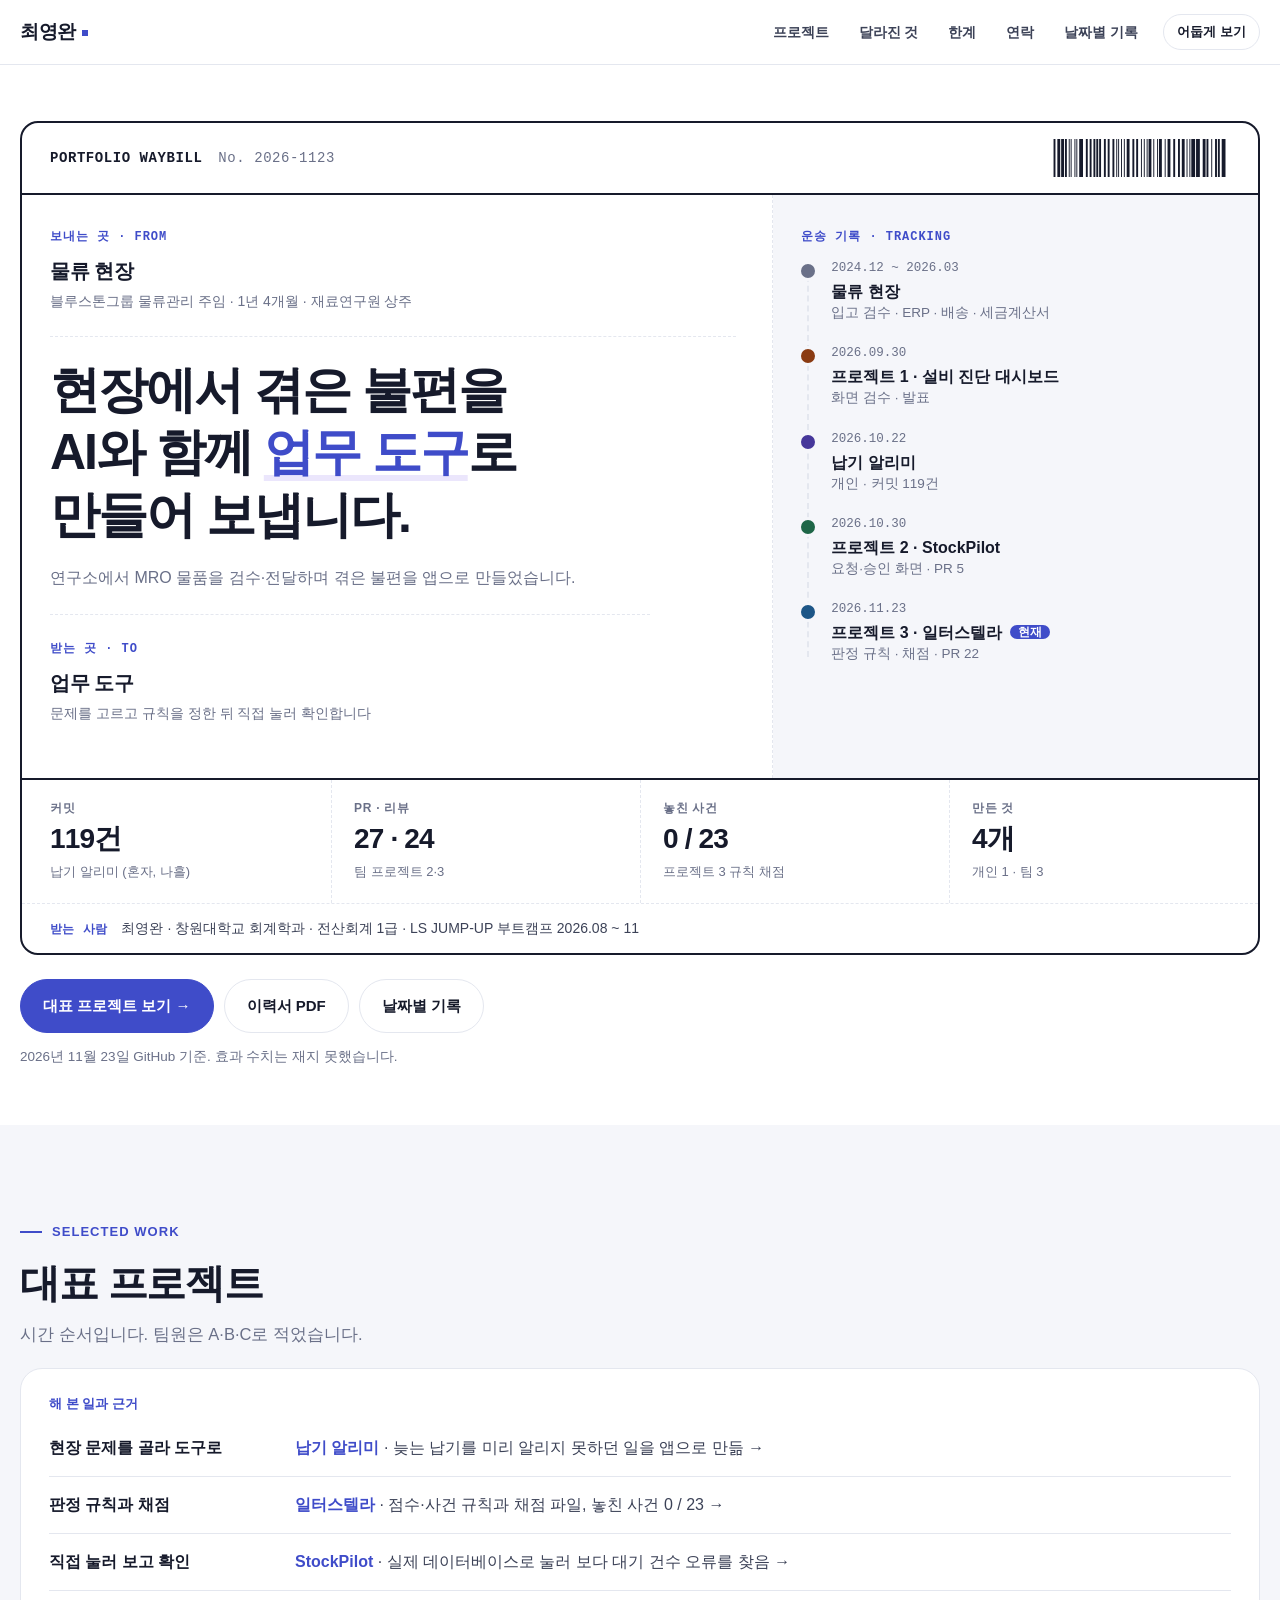
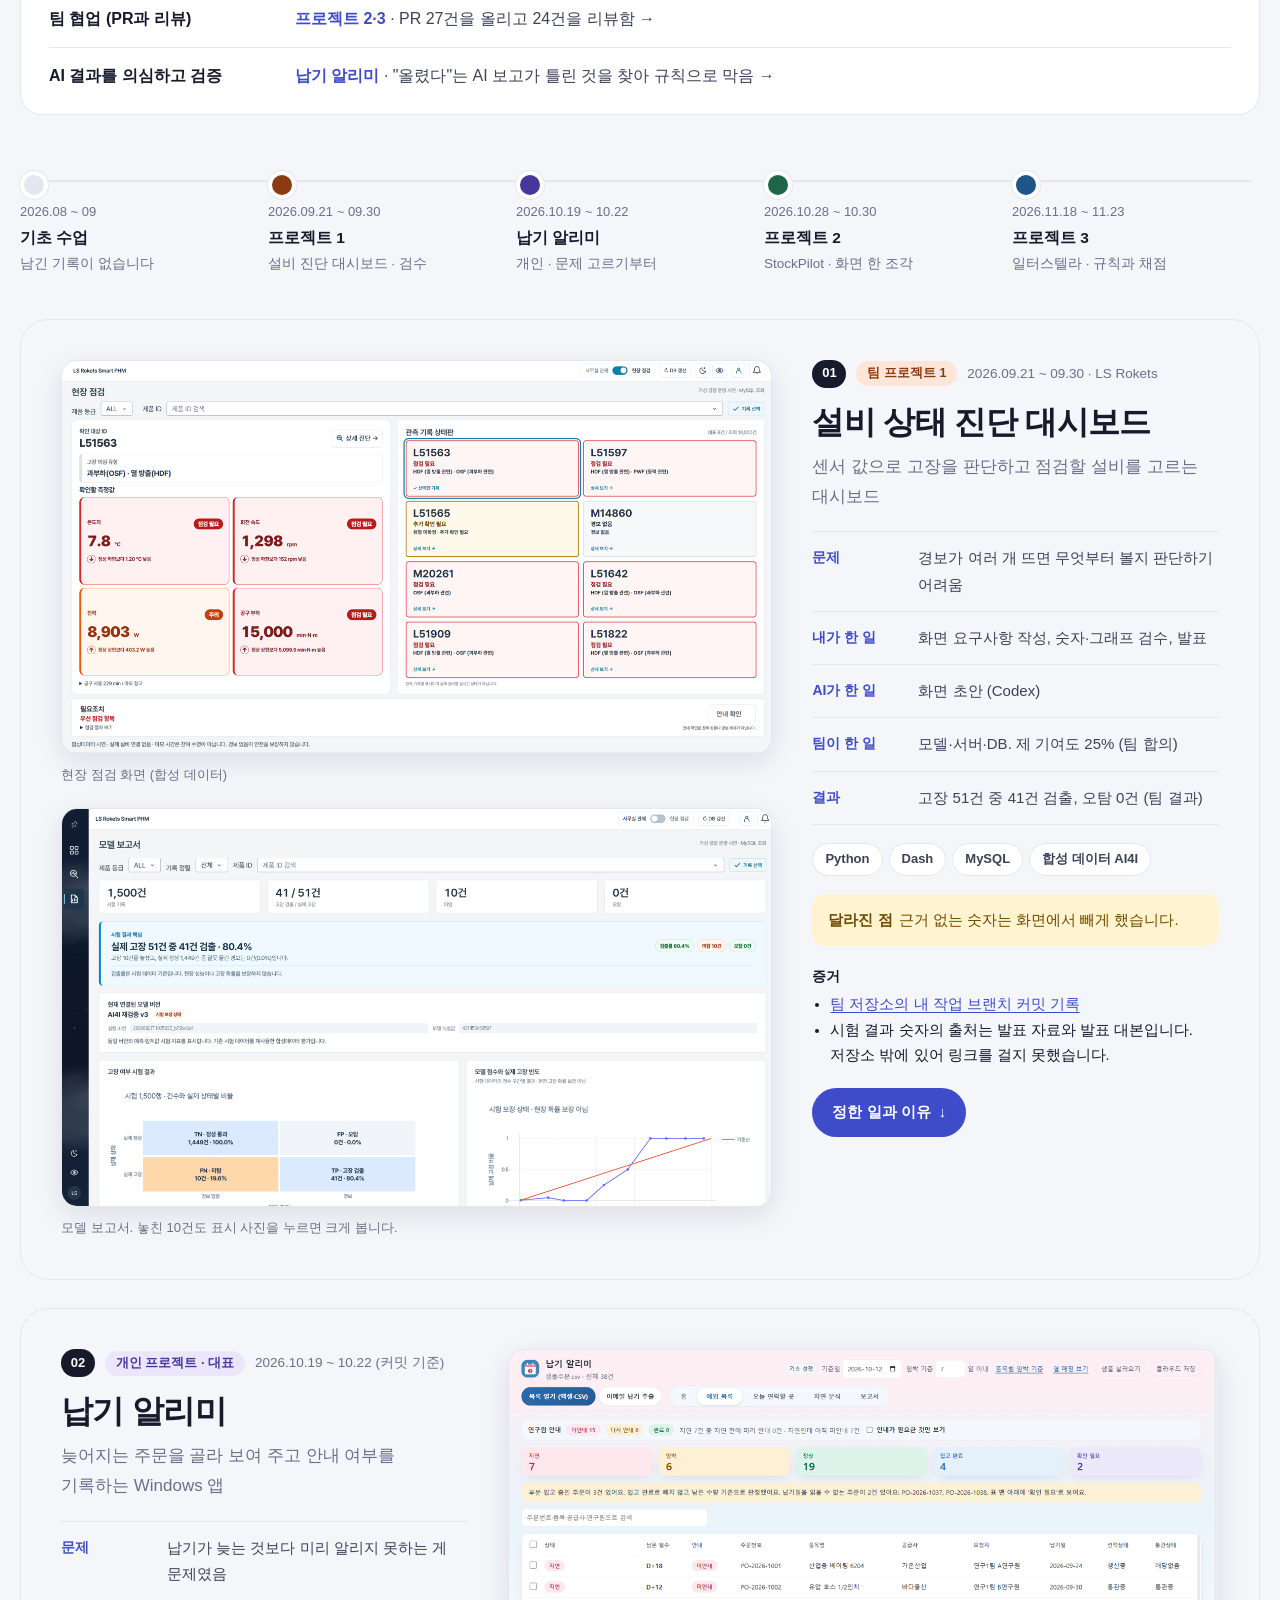
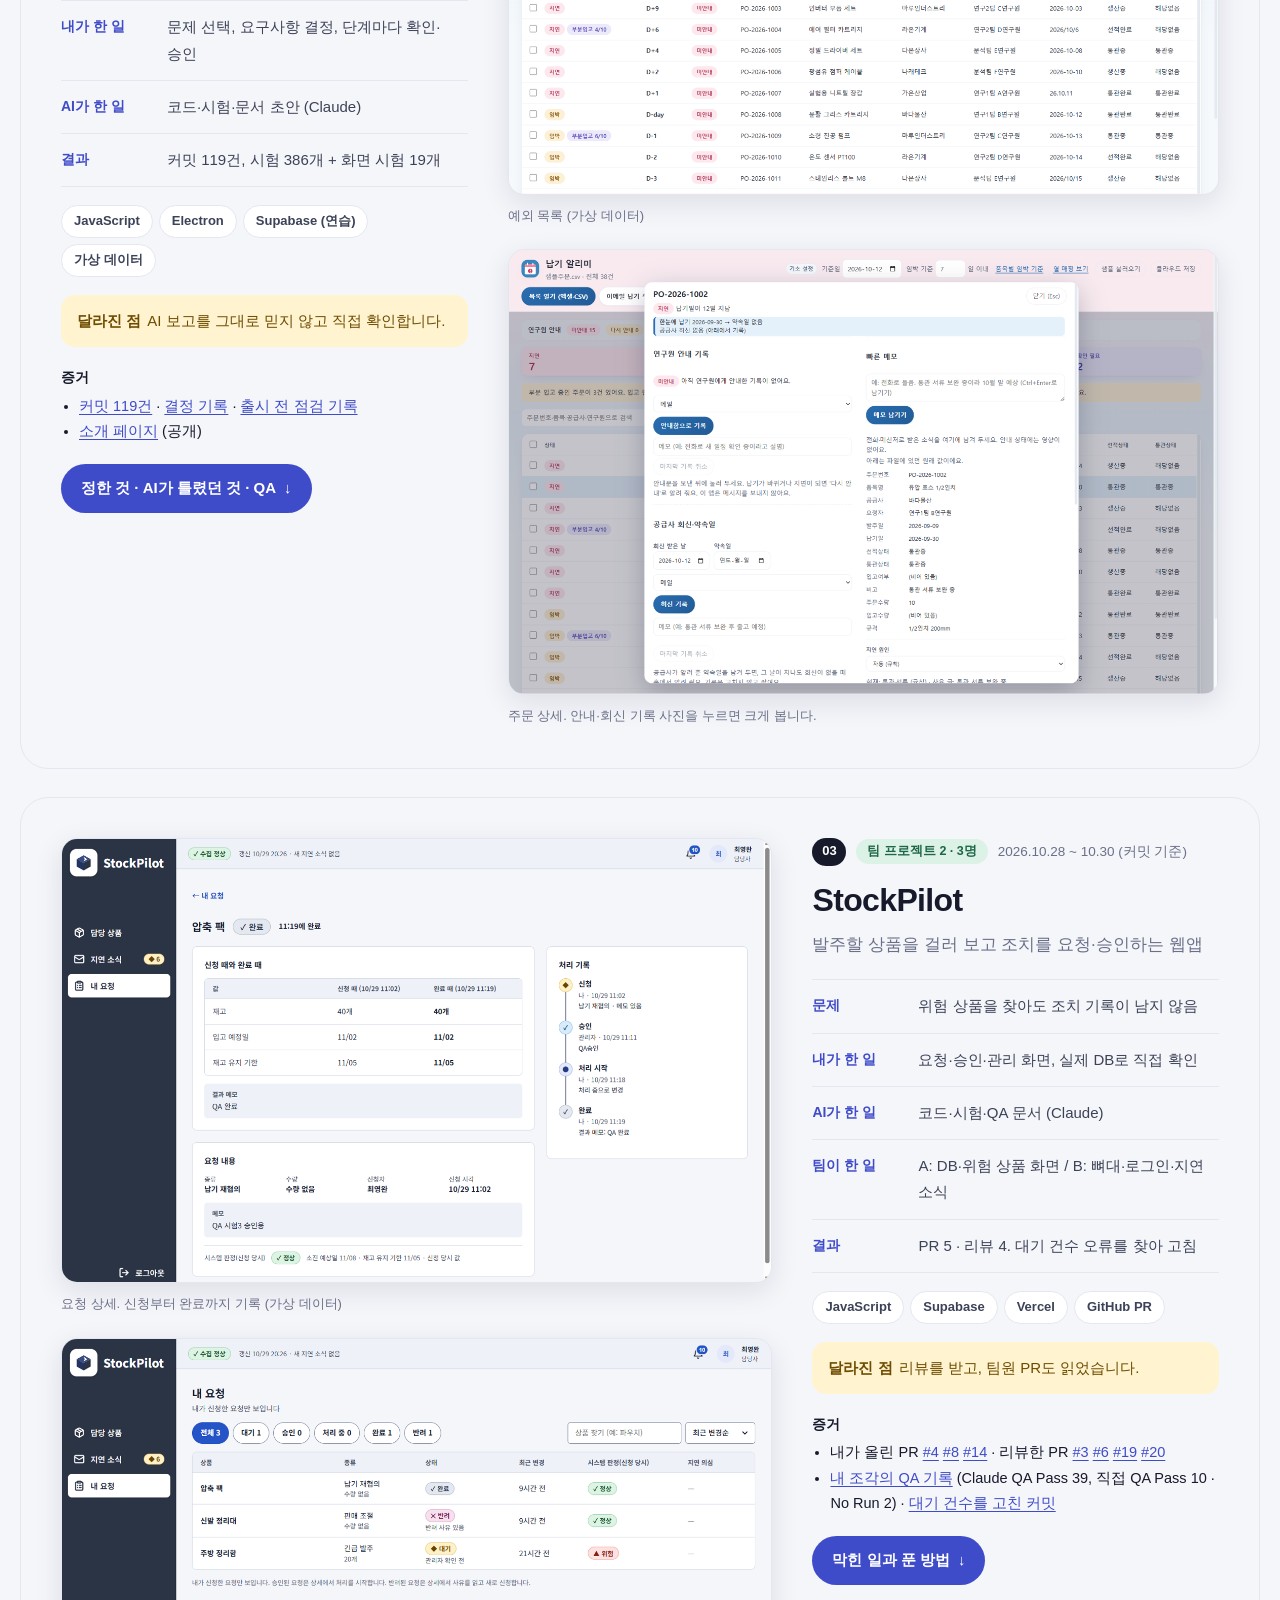
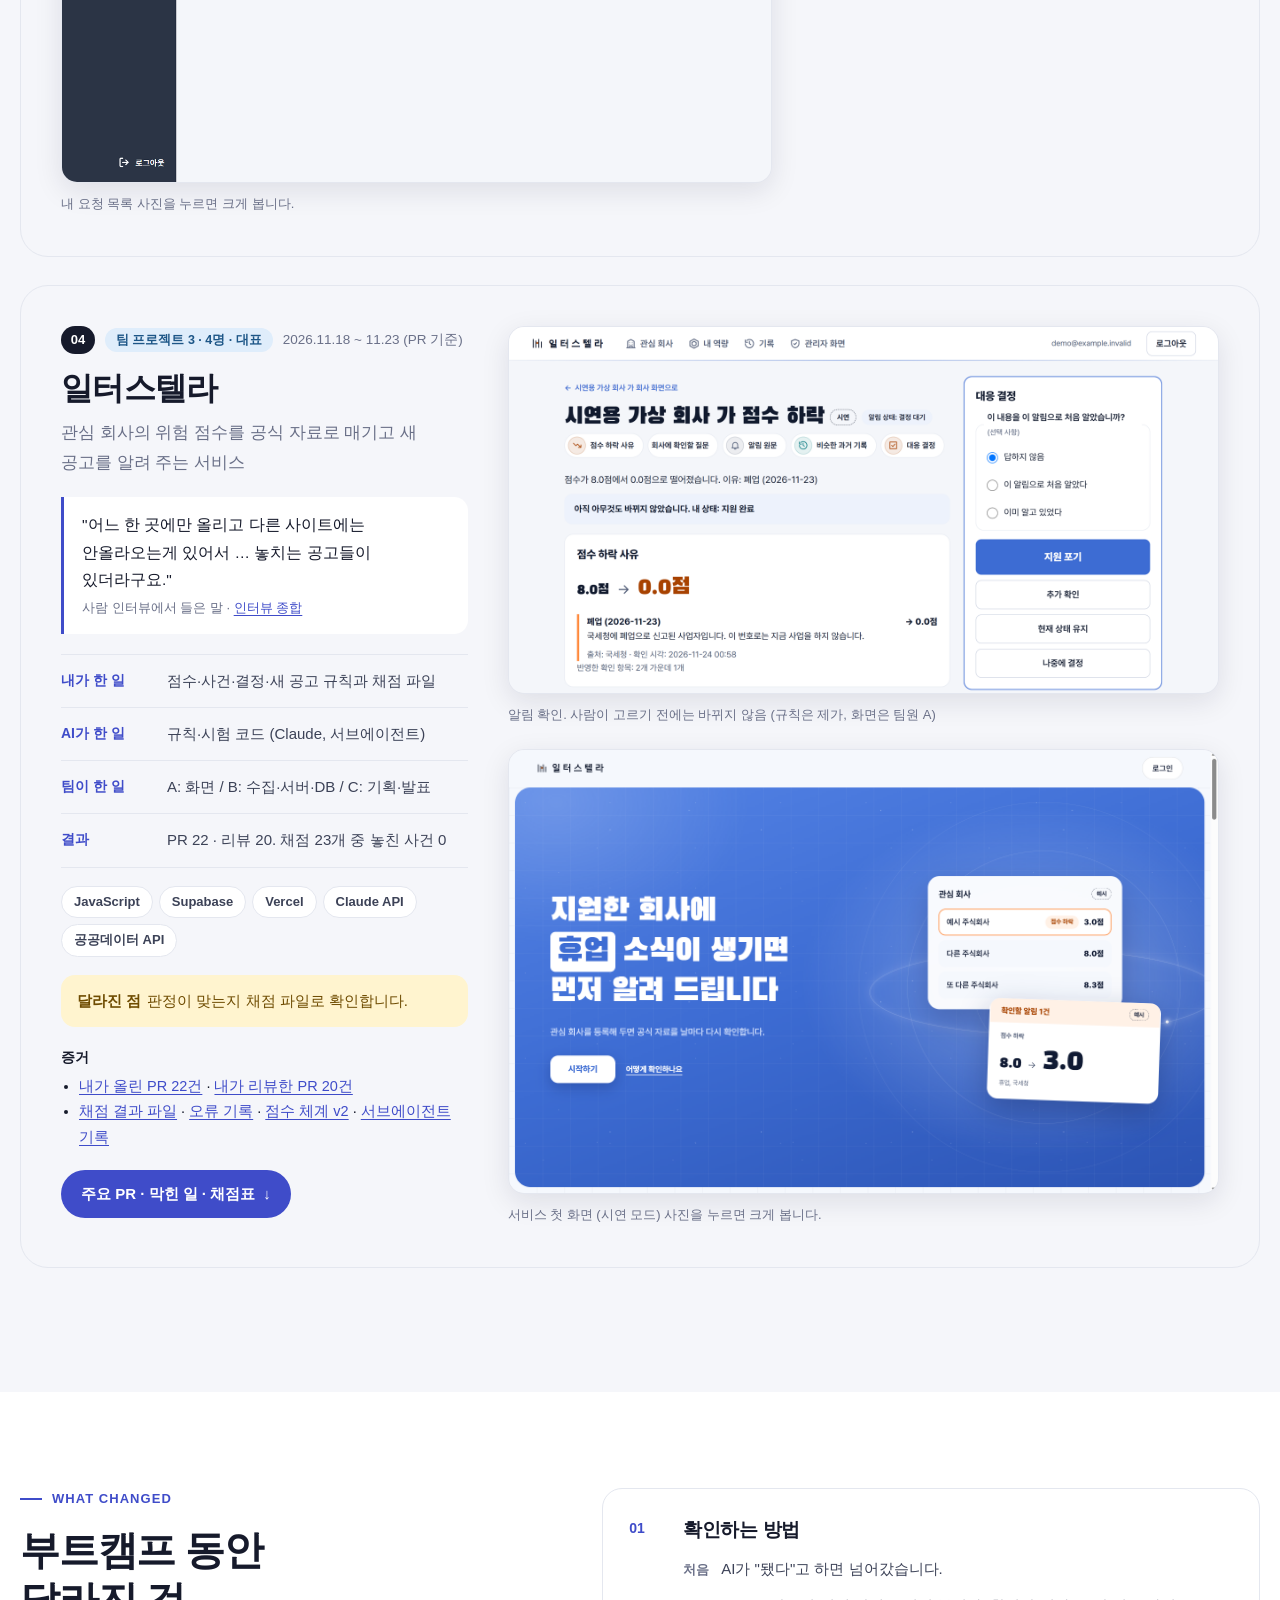
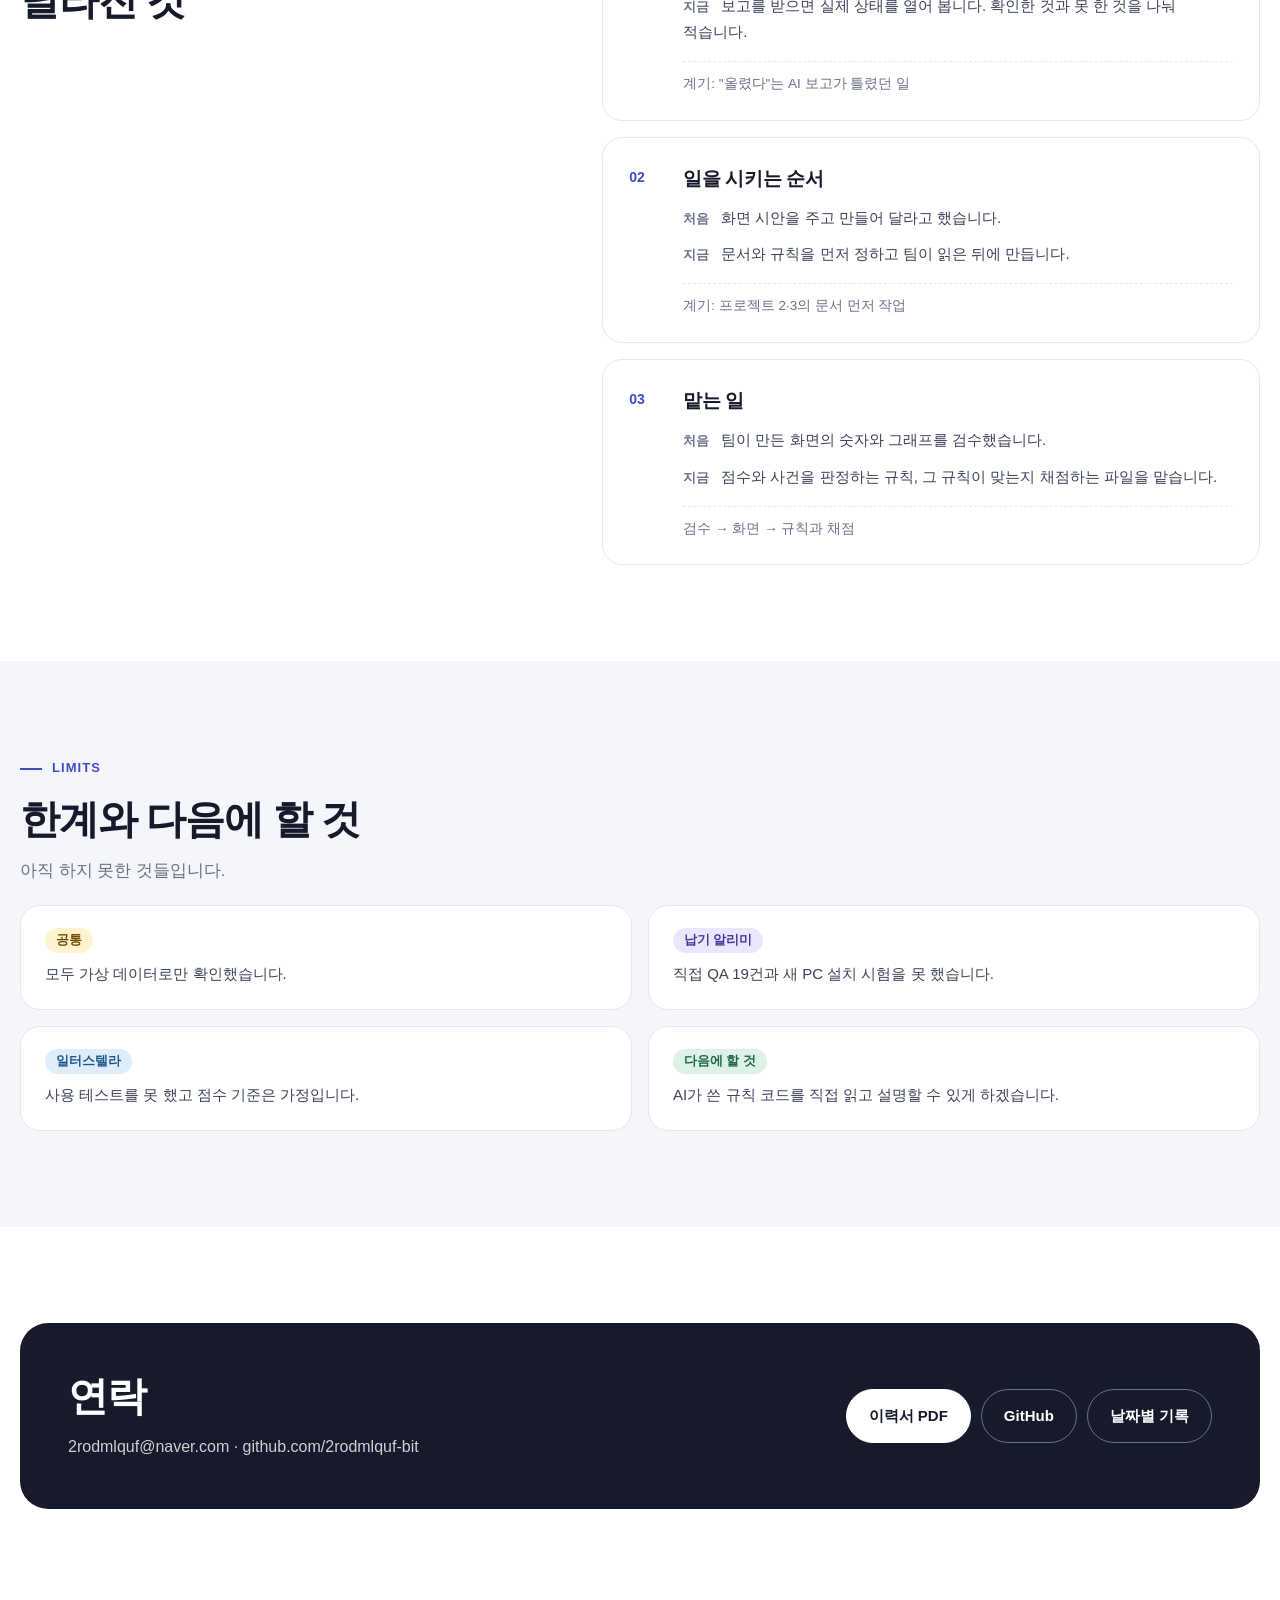
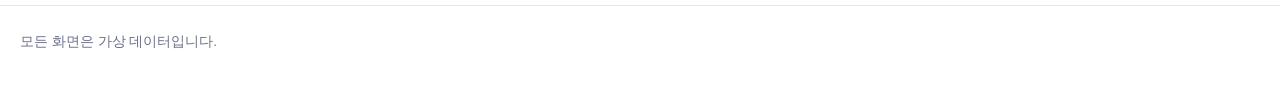
==== index.html @ d4430ef3 "포트폴리오 문장 줄이기" ====
<!doctype html>
<html lang="ko">
<head>
  <meta charset="utf-8">
  <meta name="viewport" content="width=device-width, initial-scale=1">
  <meta name="robots" content="noindex, nofollow">
  <title>최영완 | 물류 현장에서 출발한 업무 도구 포트폴리오</title>
  <meta name="description" content="물류 현장 출신이 AI와 함께 업무 도구를 만든 기록. 프로젝트 1·2·3과 납기 알리미.">
  <link rel="stylesheet" href="style.css?v=15">
  <script src="theme.js"></script>
</head>
<body>
<nav class="top" aria-label="이 페이지 안에서 이동"><div class="wrap">
  <strong>최영완</strong>
  <a href="#work">프로젝트</a><a href="#shift">달라진 것</a><a href="#limits">한계</a><a href="#contact">연락</a><a href="worklog.html">날짜별 기록</a>
  <button type="button" data-theme-toggle hidden>어둡게 보기</button>
</div></nav>

<main>
<header class="hero"><div class="wrap">
  <div class="waybill">
    <div class="wb-head">
      <p class="mono">PORTFOLIO WAYBILL<span>No. 2026-1123</span></p>
      <svg class="barcode" viewBox="0 0 182 40" aria-hidden="true"><rect x="0" y="0" width="2" height="40"/><rect x="4" y="0" width="3" height="40"/><rect x="8" y="0" width="3" height="40"/><rect x="12" y="0" width="2" height="40"/><rect x="16" y="0" width="1" height="40"/><rect x="18" y="0" width="1" height="40"/><rect x="22" y="0" width="1" height="40"/><rect x="24" y="0" width="1" height="40"/><rect x="27" y="0" width="4" height="40"/><rect x="34" y="0" width="2" height="40"/><rect x="38" y="0" width="2" height="40"/><rect x="42" y="0" width="2" height="40"/><rect x="45" y="0" width="2" height="40"/><rect x="48" y="0" width="2" height="40"/><rect x="53" y="0" width="2" height="40"/><rect x="57" y="0" width="2" height="40"/><rect x="62" y="0" width="2" height="40"/><rect x="66" y="0" width="1" height="40"/><rect x="68" y="0" width="1" height="40"/><rect x="71" y="0" width="1" height="40"/><rect x="74" y="0" width="1" height="40"/><rect x="77" y="0" width="3" height="40"/><rect x="83" y="0" width="2" height="40"/><rect x="87" y="0" width="2" height="40"/><rect x="92" y="0" width="1" height="40"/><rect x="95" y="0" width="1" height="40"/><rect x="98" y="0" width="1" height="40"/><rect x="100" y="0" width="3" height="40"/><rect x="105" y="0" width="1" height="40"/><rect x="109" y="0" width="1" height="40"/><rect x="111" y="0" width="3" height="40"/><rect x="117" y="0" width="1" height="40"/><rect x="120" y="0" width="3" height="40"/><rect x="126" y="0" width="2" height="40"/><rect x="131" y="0" width="2" height="40"/><rect x="135" y="0" width="3" height="40"/><rect x="140" y="0" width="1" height="40"/><rect x="143" y="0" width="1" height="40"/><rect x="145" y="0" width="4" height="40"/><rect x="150" y="0" width="4" height="40"/><rect x="157" y="0" width="3" height="40"/><rect x="161" y="0" width="2" height="40"/><rect x="166" y="0" width="1" height="40"/><rect x="170" y="0" width="2" height="40"/><rect x="173" y="0" width="2" height="40"/><rect x="177" y="0" width="4" height="40"/></svg>
    </div>
    <div class="wb-main">
      <div class="wb-from">
        <p class="label">보내는 곳 · FROM</p>
        <p class="place">물류 현장 <span>블루스톤그룹 물류관리 주임 · 1년 4개월 · 재료연구원 상주</span></p>
        <h1>현장에서 겪은 불편을<br>AI와 함께 <em>업무 도구</em>로<br>만들어 보냅니다.</h1>
        <p class="lede">연구소에서 MRO 물품을 검수·전달하며 겪은 불편을 앱으로 만들었습니다.</p>
        <p class="label">받는 곳 · TO</p>
        <p class="place">업무 도구 <span>문제를 고르고 규칙을 정한 뒤 직접 눌러 확인합니다</span></p>
      </div>
      <div class="wb-track">
        <p class="label">운송 기록 · TRACKING</p>
        <ol class="track">
          <li><time>2024.12 ~ 2026.03</time><b>물류 현장</b><span>입고 검수 · ERP · 배송 · 세금계산서</span></li>
          <li class="t-p1"><time>2026.09.30</time><a href="#p1">프로젝트 1 · 설비 진단 대시보드</a><span>화면 검수 · 발표</span></li>
          <li class="t-nb"><time>2026.10.22</time><a href="#nabgi">납기 알리미</a><span>개인 · 커밋 119건</span></li>
          <li class="t-p2"><time>2026.10.30</time><a href="#p2">프로젝트 2 · StockPilot</a><span>요청·승인 화면 · PR 5</span></li>
          <li class="t-p3 now"><time>2026.11.23</time><a href="#p3">프로젝트 3 · 일터스텔라</a><span>판정 규칙 · 채점 · PR 22</span></li>
        </ol>
      </div>
    </div>
    <dl class="wb-cargo">
      <div><dt>커밋</dt><dd>119건</dd><small>납기 알리미 (혼자, 나흘)</small></div>
      <div><dt>PR · 리뷰</dt><dd>27 · 24</dd><small>팀 프로젝트 2·3</small></div>
      <div><dt>놓친 사건</dt><dd>0 / 23</dd><small>프로젝트 3 규칙 채점</small></div>
      <div><dt>만든 것</dt><dd>4개</dd><small>개인 1 · 팀 3</small></div>
    </dl>
    <div class="wb-foot">
      <p><span class="mono">받는 사람</span> 최영완 · 창원대학교 회계학과 · 전산회계 1급 · LS JUMP-UP 부트캠프 2026.08 ~ 11</p>
    </div>
  </div>
  <div class="actions hero-actions">
    <a class="btn" href="#work">대표 프로젝트 보기 →</a>
    <a class="btn ghost" href="resume/%EC%9D%B4%EB%A0%A5%EC%84%9C.pdf">이력서 PDF</a>
    <a class="btn ghost" href="worklog.html">날짜별 기록</a>
  </div>
  <p class="note">2026년 11월 23일 GitHub 기준. 효과 수치는 재지 못했습니다.</p>
</div></header>

<section id="work" class="alt"><div class="wrap">
  <p class="eyebrow">SELECTED WORK</p>
  <h2>대표 프로젝트</h2>
  <p class="sec-lede">시간 순서입니다. 팀원은 A·B·C로 적었습니다.</p>

  <div class="skills">
    <p>해 본 일과 근거</p>
    <dl>
      <div class="row"><dt>현장 문제를 골라 도구로</dt><dd><a href="#nabgi">납기 알리미</a> · 늦는 납기를 미리 알리지 못하던 일을 앱으로 만듦 →</dd></div>
      <div class="row"><dt>판정 규칙과 채점</dt><dd><a href="#p3">일터스텔라</a> · 점수·사건 규칙과 채점 파일, 놓친 사건 0 / 23 →</dd></div>
      <div class="row"><dt>직접 눌러 보고 확인</dt><dd><a href="#p2">StockPilot</a> · 실제 데이터베이스로 눌러 보다 대기 건수 오류를 찾음 →</dd></div>
      <div class="row"><dt>팀 협업 (PR과 리뷰)</dt><dd><a href="#p3">프로젝트 2·3</a> · PR 27건을 올리고 24건을 리뷰함 →</dd></div>
      <div class="row"><dt>AI 결과를 의심하고 검증</dt><dd><a href="#nabgi">납기 알리미</a> · "올렸다"는 AI 보고가 틀린 것을 찾아 규칙으로 막음 →</dd></div>
    </dl>
  </div>

  <ol class="steps" aria-label="여정 한눈에">
    <li><small>2026.08 ~ 09</small><b>기초 수업</b><p>남긴 기록이 없습니다</p></li>
    <li class="s-p1"><small>2026.09.21 ~ 09.30</small><a href="#p1">프로젝트 1</a><p>설비 진단 대시보드 · 검수</p></li>
    <li class="s-nb"><small>2026.10.19 ~ 10.22</small><a href="#nabgi">납기 알리미</a><p>개인 · 문제 고르기부터</p></li>
    <li class="s-p2"><small>2026.10.28 ~ 10.30</small><a href="#p2">프로젝트 2</a><p>StockPilot · 화면 한 조각</p></li>
    <li class="s-p3"><small>2026.11.18 ~ 11.23</small><a href="#p3">프로젝트 3</a><p>일터스텔라 · 규칙과 채점</p></li>
  </ol>

  <!-- 01 프로젝트 1 -->
  <article class="proj" id="p1">
    <div class="shot">
    <figure>
      <a class="zoom" href="img/p1-field.png" target="_blank" rel="noopener" aria-label="화면 크게 보기 (새 탭)"><img src="img/p1-field.png" width="1400" height="773" loading="lazy" alt="현장 점검 화면: 점검이 필요한 설비와 확인할 측정값이 상태 글자와 함께 보인다"></a>
      <figcaption>현장 점검 화면 (합성 데이터)</figcaption>
    </figure>
    <figure>
      <a class="zoom" href="img/p1-report.png" target="_blank" rel="noopener" aria-label="화면 크게 보기 (새 탭)"><img src="img/p1-report.png" width="1400" height="782" loading="lazy" alt="모델 보고서 화면: 시험 1,500건, 고장 51건 중 41건 검출, 미탐 10건, 오탐 0건"></a>
      <figcaption>모델 보고서. 놓친 10건도 표시</figcaption>
    </figure>
    </div>
    <div>
      <p class="meta"><span class="num">01</span><span class="chip c-p1">팀 프로젝트 1</span>2026.09.21 ~ 09.30 · LS Rokets</p>
      <h3>설비 상태 진단 대시보드</h3>
      <p class="one">센서 값으로 고장을 판단하고 점검할 설비를 고르는 대시보드</p>
      <dl class="rows">
        <div><dt>문제</dt><dd>경보가 여러 개 뜨면 무엇부터 볼지 판단하기 어려움</dd></div>
        <div><dt>내가 한 일</dt><dd>화면 요구사항 작성, 숫자·그래프 검수, 발표</dd></div>
        <div><dt>AI가 한 일</dt><dd>화면 초안 (Codex)</dd></div>
        <div><dt>팀이 한 일</dt><dd>모델·서버·DB. 제 기여도 25% (팀 합의)</dd></div>
        <div><dt>결과</dt><dd>고장 51건 중 41건 검출, 오탐 0건 (팀 결과)</dd></div>
      </dl>
      <ul class="tags"><li>Python</li><li>Dash</li><li>MySQL</li><li>합성 데이터 AI4I</li></ul>
      <p class="changed"><b>달라진 점</b>근거 없는 숫자는 화면에서 빼게 했습니다.</p>
      <div class="proof"><b>증거</b><ul>
        <li><a href="https://github.com/DH99-03/LS_Rokets/commits/%EC%B5%9C%EC%98%81%EC%99%84_test">팀 저장소의 내 작업 브랜치 커밋 기록</a></li>
        <li>시험 결과 숫자의 출처는 발표 자료와 발표 대본입니다. 저장소 밖에 있어 링크를 걸지 못했습니다.</li>
      </ul></div>
      <details class="more"><summary>정한 일과 이유</summary><div>
        <ul class="plain">
          <li>데이터에 없는 시간 축과 남은 수명, 확인하지 않은 성능 숫자는 화면에 넣지 말라고 AI에게 요구했습니다.</li>
          <li>팀은 정확도 대신 "놓친 고장 수"를 기준으로 삼았습니다. 고장이 3%뿐이라 전부 정상이라고만 해도 정확도가 96.61%가 나오기 때문입니다.</li>
        </ul>
      </div></details>
    </div>
  </article>

  <!-- 02 납기 알리미 -->
  <article class="proj flip" id="nabgi">
    <div class="shot">
    <figure>
      <a class="zoom" href="img/nabgi-list.png" target="_blank" rel="noopener" aria-label="화면 크게 보기 (새 탭)"><img src="img/nabgi-list.png" width="1400" height="875" loading="lazy" alt="납기 알리미 예외 목록: 지연 7건, 임박 6건이 상태 글자와 남은 일수, 안내 여부와 함께 보인다"></a>
      <figcaption>예외 목록 (가상 데이터)</figcaption>
    </figure>
    <figure>
      <a class="zoom" href="img/nabgi-detail.png" target="_blank" rel="noopener" aria-label="화면 크게 보기 (새 탭)"><img src="img/nabgi-detail.png" width="1400" height="875" loading="lazy" alt="주문 상세 창: 연구원 안내 기록, 공급사 회신·약속일 기록, 빠른 메모"></a>
      <figcaption>주문 상세. 안내·회신 기록</figcaption>
    </figure>
    </div>
    <div>
      <p class="meta"><span class="num">02</span><span class="chip c-nb">개인 프로젝트 · 대표</span>2026.10.19 ~ 10.22 (커밋 기준)</p>
      <h3>납기 알리미</h3>
      <p class="one">늦어지는 주문을 골라 보여 주고 안내 여부를 기록하는 Windows 앱</p>
      <dl class="rows">
        <div><dt>문제</dt><dd>납기가 늦는 것보다 미리 알리지 못하는 게 문제였음</dd></div>
        <div><dt>내가 한 일</dt><dd>문제 선택, 요구사항 결정, 단계마다 확인·승인</dd></div>
        <div><dt>AI가 한 일</dt><dd>코드·시험·문서 초안 (Claude)</dd></div>
        <div><dt>결과</dt><dd>커밋 119건, 시험 386개 + 화면 시험 19개</dd></div>
      </dl>
      <ul class="tags"><li>JavaScript</li><li>Electron</li><li>Supabase (연습)</li><li>가상 데이터</li></ul>
      <p class="changed"><b>달라진 점</b>AI 보고를 그대로 믿지 않고 직접 확인합니다.</p>
      <div class="proof"><b>증거</b><ul>
        <li><a href="https://github.com/2rodmlquf-bit/nabgi-alimi/commits/main">커밋 119건</a> · <a href="https://github.com/2rodmlquf-bit/nabgi-alimi/blob/main/docs/DECISIONS.md">결정 기록</a> · <a href="https://github.com/2rodmlquf-bit/nabgi-alimi/blob/main/docs/RELEASE_CHECK.md">출시 전 점검 기록</a></li>
        <li><a href="https://nabgi-alimi.vercel.app">소개 페이지</a> (공개)</li>
      </ul></div>
      <details class="more"><summary>정한 것 · AI가 틀렸던 것 · QA</summary><div>
        <h4>내가 정한 것</h4>
        <table>
          <tr><th>결정</th><th>이유</th></tr>
          <tr><td>납기를 읽을 수 없는 주문을 숨기지 않고 표 맨 아래에 "확인 필요"로 보여 준다</td><td>읽지 못했다고 빼 버리면 안내 대상에서도 빠집니다.</td></tr>
          <tr><td>가상 데이터만 쓴다. 클라우드 저장은 연습 범위로만 두고 만들기 전에 요구사항 문서를 먼저 쓴다</td><td>실제 업무 데이터를 밖으로 내보낼 수 없습니다.</td></tr>
        </table>
        <h4>AI가 틀렸던 것과 잡은 방법</h4>
        <ul class="plain">
          <li>Claude가 "태그를 달고 올렸다"고 보고했지만 명령이 실패해 아무것도 올라가지 않았습니다. 다음 단계를 시작하며 원격 상태를 확인하다 찾았습니다. 그 뒤 규칙 파일에 "됐다고 보고하기 전에 실제로 확인한다"를 넣었습니다.</li>
          <li>시험은 통과했는데 실제로는 틀린 경우가 두 번 있었습니다. 그중 하나는 제가 찾았습니다. 데모용 엑셀 파일이 앱 안에서는 열리는데 실제 엑셀에서는 열리지 않았습니다.</li>
          <li>빠른 메모를 4건 남겼는데 저장 파일에는 13건이 들어 있었습니다. 처음부터 끝까지 눌러 보는 자동 시험이 실패해서 찾았습니다.</li>
        </ul>
        <h4>QA</h4>
        <table>
          <tr><th>구분</th><th>결과</th></tr>
          <tr><td>Claude가 한 QA 46건</td><td class="num">Pass 44 · Fail 1 · No Run 1</td></tr>
          <tr><td>사람이 직접 할 QA 39건</td><td class="num">Pass 19 · Fail 1 · No Run 19</td></tr>
        </table>
        <p class="note">직접 QA 절반은 아직 못 했습니다.</p>
      </div></details>
    </div>
  </article>

  <!-- 03 프로젝트 2 -->
  <article class="proj" id="p2">
    <div class="shot">
    <figure>
      <a class="zoom" href="img/p2-detail.png" target="_blank" rel="noopener" aria-label="화면 크게 보기 (새 탭)"><img src="img/p2-detail.png" width="1400" height="875" loading="lazy" alt="요청 상세 화면: 신청 때와 완료 때의 재고 값 비교, 신청·승인·처리 시작·완료 처리 기록"></a>
      <figcaption>요청 상세. 신청부터 완료까지 기록 (가상 데이터)</figcaption>
    </figure>
    <figure>
      <a class="zoom" href="img/p2-requests.png" target="_blank" rel="noopener" aria-label="화면 크게 보기 (새 탭)"><img src="img/p2-requests.png" width="1400" height="875" loading="lazy" alt="내 요청 목록 화면: 요청마다 상태(완료·반려·대기)와 판정 결과가 보인다"></a>
      <figcaption>내 요청 목록</figcaption>
    </figure>
    </div>
    <div>
      <p class="meta"><span class="num">03</span><span class="chip c-p2">팀 프로젝트 2 · 3명</span>2026.10.28 ~ 10.30 (커밋 기준)</p>
      <h3>StockPilot</h3>
      <p class="one">발주할 상품을 걸러 보고 조치를 요청·승인하는 웹앱</p>
      <dl class="rows">
        <div><dt>문제</dt><dd>위험 상품을 찾아도 조치 기록이 남지 않음</dd></div>
        <div><dt>내가 한 일</dt><dd>요청·승인·관리 화면, 실제 DB로 직접 확인</dd></div>
        <div><dt>AI가 한 일</dt><dd>코드·시험·QA 문서 (Claude)</dd></div>
        <div><dt>팀이 한 일</dt><dd>A: DB·위험 상품 화면 / B: 뼈대·로그인·지연 소식</dd></div>
        <div><dt>결과</dt><dd>PR 5 · 리뷰 4. 대기 건수 오류를 찾아 고침</dd></div>
      </dl>
      <ul class="tags"><li>JavaScript</li><li>Supabase</li><li>Vercel</li><li>GitHub PR</li></ul>
      <p class="changed"><b>달라진 점</b>리뷰를 받고, 팀원 PR도 읽었습니다.</p>
      <div class="proof"><b>증거</b><ul>
        <li>내가 올린 PR <a href="https://github.com/jhk4308/LS-VibeCoding-Project/pull/4">#4</a> <a href="https://github.com/jhk4308/LS-VibeCoding-Project/pull/8">#8</a> <a href="https://github.com/jhk4308/LS-VibeCoding-Project/pull/14">#14</a> · 리뷰한 PR <a href="https://github.com/jhk4308/LS-VibeCoding-Project/pull/3">#3</a> <a href="https://github.com/jhk4308/LS-VibeCoding-Project/pull/6">#6</a> <a href="https://github.com/jhk4308/LS-VibeCoding-Project/pull/19">#19</a> <a href="https://github.com/jhk4308/LS-VibeCoding-Project/pull/20">#20</a></li>
        <li><a href="https://github.com/2rodmlquf-bit/Project2_StockPilot/blob/main/docs/QA-5C.md">내 조각의 QA 기록</a> (Claude QA Pass 39, 직접 QA Pass 10 · No Run 2) · <a href="https://github.com/2rodmlquf-bit/Project2_StockPilot/commit/7a042ce">대기 건수를 고친 커밋</a></li>
      </ul></div>
      <details class="more"><summary>막힌 일과 푼 방법</summary><div>
        <ul class="plain">
          <li>실제 데이터베이스로 요청을 반려해 보다가, 처리한 직후에도 옆 메뉴의 대기 건수가 예전 숫자로 남는 것을 찾았습니다. 페이지를 열 때 한 번만 읽던 것이 원인이었습니다. 고친 뒤 3건에서 2건으로 바로 줄어드는 것을 다시 확인했습니다.</li>
          <li>팀원의 발표 자료를 리뷰하다 "합쳐진 PR 13개"가 실제로는 16개인 것을 찾아 알렸고 자료가 고쳐졌습니다.</li>
          <li>한글을 입력할 때 마지막 글자가 사라져 보이는 현상은 다시 일으키지 못했습니다. 원인을 끝까지 확인하지 못했습니다.</li>
          <li>올린 PR 5건 가운데 #1(기능 문서 초안)은 닫았고 #5는 #4 위에 합쳐졌습니다.</li>
        </ul>
      </div></details>
    </div>
  </article>

  <!-- 04 프로젝트 3 -->
  <article class="proj flip" id="p3">
    <div class="shot">
    <figure>
      <a class="zoom" href="img/p3-incident.png" target="_blank" rel="noopener" aria-label="화면 크게 보기 (새 탭)"><img src="img/p3-incident.png" width="1600" height="826" loading="lazy" alt="알림 확인 화면: 점수가 8.0점에서 0.0점으로 떨어진 이유(폐업, 국세청)와 사람이 고르는 대응 결정 버튼"></a>
      <figcaption>알림 확인. 사람이 고르기 전에는 바뀌지 않음 (규칙은 제가, 화면은 팀원 A)</figcaption>
    </figure>
    <figure>
      <a class="zoom" href="img/p3-home.png" target="_blank" rel="noopener" aria-label="화면 크게 보기 (새 탭)"><img src="img/p3-home.png" width="1440" height="900" loading="lazy" alt="일터스텔라 첫 화면: 관심 회사 목록과 점수 하락 알림 예시"></a>
      <figcaption>서비스 첫 화면 (시연 모드)</figcaption>
    </figure>
    </div>
    <div>
      <p class="meta"><span class="num">04</span><span class="chip c-p3">팀 프로젝트 3 · 4명 · 대표</span>2026.11.18 ~ 11.23 (PR 기준)</p>
      <h3>일터스텔라</h3>
      <p class="one">관심 회사의 위험 점수를 공식 자료로 매기고 새 공고를 알려 주는 서비스</p>
      <blockquote>"어느 한 곳에만 올리고 다른 사이트에는 안올라오는게 있어서 … 놓치는 공고들이 있더라구요."
        <footer>사람 인터뷰에서 들은 말 · <a href="https://github.com/jhk4308/LS-VibeCoding-Project2/blob/main/interviews/2026-11-18-%EC%9D%B8%ED%84%B0%EB%B7%B0-%EC%A2%85%ED%95%A9.md">인터뷰 종합</a></footer>
      </blockquote>
      <dl class="rows">
        <div><dt>내가 한 일</dt><dd>점수·사건·결정·새 공고 규칙과 채점 파일</dd></div>
        <div><dt>AI가 한 일</dt><dd>규칙·시험 코드 (Claude, 서브에이전트)</dd></div>
        <div><dt>팀이 한 일</dt><dd>A: 화면 / B: 수집·서버·DB / C: 기획·발표</dd></div>
        <div><dt>결과</dt><dd>PR 22 · 리뷰 20. 채점 23개 중 놓친 사건 0</dd></div>
      </dl>
      <ul class="tags"><li>JavaScript</li><li>Supabase</li><li>Vercel</li><li>Claude API</li><li>공공데이터 API</li></ul>
      <p class="changed"><b>달라진 점</b>판정이 맞는지 채점 파일로 확인합니다.</p>
      <div class="proof"><b>증거</b><ul>
        <li><a href="https://github.com/jhk4308/LS-VibeCoding-Project2/pulls?q=is%3Apr+author%3A2rodmlquf-bit">내가 올린 PR 22건</a> · <a href="https://github.com/jhk4308/LS-VibeCoding-Project2/pulls?q=is%3Apr+reviewed-by%3A2rodmlquf-bit">내가 리뷰한 PR 20건</a></li>
        <li><a href="https://github.com/jhk4308/LS-VibeCoding-Project2/blob/main/eval/results/latest.json">채점 결과 파일</a> · <a href="https://github.com/jhk4308/LS-VibeCoding-Project2/blob/main/docs/debug-note.md">오류 기록</a> · <a href="https://github.com/jhk4308/LS-VibeCoding-Project2/blob/main/docs/score-v2.md">점수 체계 v2</a> · <a href="https://github.com/jhk4308/LS-VibeCoding-Project2/blob/main/docs/agents.md">서브에이전트 기록</a></li>
      </ul></div>
      <details class="more"><summary>주요 PR · 막힌 일 · 채점표</summary><div>
        <h4>주요 PR</h4>
        <table>
          <tr><th>규칙</th><th>PR</th><th>한 일</th></tr>
          <tr><td>점수</td><td class="num"><a href="https://github.com/jhk4308/LS-VibeCoding-Project2/pull/5">#5</a></td><td>점수 계산과 점수 하락 판정, 감점표 초안</td></tr>
          <tr><td>사건과 결정</td><td class="num"><a href="https://github.com/jhk4308/LS-VibeCoding-Project2/pull/7">#7</a></td><td>사건과 알림을 만드는 규칙, 사람의 결정을 반영하는 규칙</td></tr>
          <tr><td>채점</td><td class="num"><a href="https://github.com/jhk4308/LS-VibeCoding-Project2/pull/8">#8</a> <a href="https://github.com/jhk4308/LS-VibeCoding-Project2/pull/21">#21</a></td><td>처음 조회할 때의 기준 점수, 채점 파일, 채점 예시 추가</td></tr>
          <tr><td>새 공고</td><td class="num"><a href="https://github.com/jhk4308/LS-VibeCoding-Project2/pull/12">#12</a></td><td>회사 이름 정리, 공고와 회사 맞추기, 같은 공고 묶기</td></tr>
          <tr><td>국민연금</td><td class="num"><a href="https://github.com/jhk4308/LS-VibeCoding-Project2/pull/18">#18</a></td><td>실행 흐름에 연결. 이미 저장한 달은 다시 부르지 않게 함</td></tr>
          <tr><td>점수 체계 v2</td><td class="num"><a href="https://github.com/jhk4308/LS-VibeCoding-Project2/pull/62">#62</a></td><td>시작 점수 8.0, 가점, 고용 변화 반영</td></tr>
        </table>
        <h4>막힌 일과 푼 방법</h4>
        <ul class="plain">
          <li><b>채점은 통과하는데 실제 흐름은 틀린 경우.</b> 처음 조회에 실패한 회사는 기준 점수가 없어서 나중에 폐업해도 사건이 생기지 않았습니다. 채점은 기준 점수 규칙을 쓰는데 실행 흐름은 그 규칙을 부르지 않아서 채점에서는 드러나지 않았습니다. 제가 찾아 알렸습니다. 팀원 B가 <a href="https://github.com/jhk4308/LS-VibeCoding-Project2/pull/10">PR #10</a>에서 두 곳이 같은 규칙을 쓰게 고쳤습니다.</li>
          <li><b>공공데이터 열쇠의 모양.</b> 같은 열쇠를 네 가지 모양으로 불러 보니 한 가지만 국세청과 외교부에서 모두 읽혔습니다. <a href="https://github.com/jhk4308/LS-VibeCoding-Project2/pull/31">PR #31</a>로 어느 모양을 넣어도 읽히게 고쳤습니다. 배포 서버에서 읽히는 것은 팀원의 보고로만 알고 직접 보지는 못했습니다.</li>
          <li><b>내 규칙의 구멍을 팀원이 잡음.</b> <a href="https://github.com/jhk4308/LS-VibeCoding-Project2/pull/16">PR #16</a>의 "목록에 없는 나라는 경보 없음" 규칙은 응답이 0건이면 모든 나라를 안전하다고 판단합니다. 팀원 B가 리뷰에서 직접 일으켜 보여 줬습니다.</li>
          <li><b>점수 체계를 바꾼 이유.</b> 국내 회사는 재료가 국세청 하나뿐이라 점수가 10.0, 5.0, 0.0 셋밖에 나오지 않았습니다. 11월 23일 팀 회의에서 점수 체계 v2로 바꾸기로 했습니다. 버린 안과 이유는 문서에 남겼습니다. 점수는 코드가 매기고 AI는 자료를 분류하는 데까지만 씁니다.</li>
        </ul>
        <h4>채점표 (2026년 11월 23일, 규칙만 채점)</h4>
        <table>
          <tr><th>채점한 예시</th><th>맞힌 사건</th><th>놓친 사건</th><th>잘못 울린 알림</th><th>돌리지 못한 예시</th></tr>
          <tr><td class="num">23개</td><td class="num">7건</td><td class="num">0건</td><td class="num">0건</td><td class="num">4개</td></tr>
        </table>
        <p class="note">전체 27개 중 23개 채점. 규칙만 채점했습니다.</p>
      </div></details>
    </div>
  </article>
</div></section>

<section id="shift"><div class="wrap split">
  <div class="stick">
    <p class="eyebrow">WHAT CHANGED</p>
    <h2>부트캠프 동안<br>달라진 것</h2>
    
  </div>
  <div class="cards">
    <article class="cardx">
      <span>01</span><h3>확인하는 방법</h3>
      <p><b>처음</b>AI가 "됐다"고 하면 넘어갔습니다.</p>
      <p><b>지금</b>보고를 받으면 실제 상태를 열어 봅니다. 확인한 것과 못 한 것을 나눠 적습니다.</p>
      <p class="why">계기: "올렸다"는 AI 보고가 틀렸던 일</p>
    </article>
    <article class="cardx">
      <span>02</span><h3>일을 시키는 순서</h3>
      <p><b>처음</b>화면 시안을 주고 만들어 달라고 했습니다.</p>
      <p><b>지금</b>문서와 규칙을 먼저 정하고 팀이 읽은 뒤에 만듭니다.</p>
      <p class="why">계기: 프로젝트 2·3의 문서 먼저 작업</p>
    </article>
    <article class="cardx">
      <span>03</span><h3>맡는 일</h3>
      <p><b>처음</b>팀이 만든 화면의 숫자와 그래프를 검수했습니다.</p>
      <p><b>지금</b>점수와 사건을 판정하는 규칙, 그 규칙이 맞는지 채점하는 파일을 맡습니다.</p>
      <p class="why">검수 → 화면 → 규칙과 채점</p>
    </article>
  </div>
</div></section>

<section id="limits" class="alt"><div class="wrap">
  <p class="eyebrow">LIMITS</p>
  <h2>한계와 다음에 할 것</h2>
  <p class="sec-lede">아직 하지 못한 것들입니다.</p>
  <ul class="limits">
    <li><span class="chip c-note">공통</span>모두 가상 데이터로만 확인했습니다.</li>
    <li><span class="chip c-nb">납기 알리미</span>직접 QA 19건과 새 PC 설치 시험을 못 했습니다.</li>
    <li><span class="chip c-p3">일터스텔라</span>사용 테스트를 못 했고 점수 기준은 가정입니다.</li>
    <li><span class="chip c-p2">다음에 할 것</span>AI가 쓴 규칙 코드를 직접 읽고 설명할 수 있게 하겠습니다.</li>
  </ul>
</div></section>

<section id="contact"><div class="wrap">
  <div class="contact-box">
    <div>
      <h2>연락</h2>
      <p>2rodmlquf@naver.com · github.com/2rodmlquf-bit</p>
    </div>
    <div class="actions">
      <a class="btn" href="resume/%EC%9D%B4%EB%A0%A5%EC%84%9C.pdf">이력서 PDF</a>
      <a class="btn ghost" href="https://github.com/2rodmlquf-bit">GitHub</a>
      <a class="btn ghost" href="worklog.html">날짜별 기록</a>
    </div>
  </div>
</div></section>
</main>

<footer class="end"><div class="wrap">모든 화면은 가상 데이터입니다.</div></footer>
</body>
</html>
---- style.css ----
/* 색은 여기 한 곳에서만 정한다. 그라데이션은 쓰지 않는다. 바탕은 흰색·연한 회청색, 강조는 남색 하나, 프로젝트 표시는 파스텔 칩. */
:root {
  --bg: #ffffff; --alt: #f5f6fa; --card: #ffffff; --ink: #161a2b; --sub: #3c4257; --muted: #6a7088; --line: #e4e7ef;
  --accent: #3f4cc9; --on-accent: #ffffff;
  --p1: #fde6d8; --p1-ink: #8a3b12; --nb: #ebe6fc; --nb-ink: #46379a; --p2: #dcf2e6; --p2-ink: #1e6647; --p3: #dfedfb; --p3-ink: #1d5687;
  --note: #fff4cf; --note-ink: #6e4b00;
}
@media (prefers-color-scheme: dark) {
  :root:not([data-theme="light"]) {
    --bg: #12141d; --alt: #181b27; --card: #1d2130; --ink: #eef0f7; --sub: #c9cde0; --muted: #9da3bb; --line: #2c3144;
    --accent: #9ea8ff; --on-accent: #12141d;
    --p1: #45291c; --p1-ink: #ffd3bc; --nb: #2d2754; --nb-ink: #d3ccff; --p2: #173a2b; --p2-ink: #b5e8cf; --p3: #17324b; --p3-ink: #bcdcf7;
    --note: #3a3016; --note-ink: #ffe59a;
  }
}
:root[data-theme="dark"] {
  --bg: #12141d; --alt: #181b27; --card: #1d2130; --ink: #eef0f7; --sub: #c9cde0; --muted: #9da3bb; --line: #2c3144;
  --accent: #9ea8ff; --on-accent: #12141d;
  --p1: #45291c; --p1-ink: #ffd3bc; --nb: #2d2754; --nb-ink: #d3ccff; --p2: #173a2b; --p2-ink: #b5e8cf; --p3: #17324b; --p3-ink: #bcdcf7;
  --note: #3a3016; --note-ink: #ffe59a;
}

* { box-sizing: border-box; }
html { scroll-behavior: smooth; scroll-padding-top: 72px; }
@media (prefers-reduced-motion: reduce) { html { scroll-behavior: auto; } * { transition: none !important; } }
body {
  margin: 0; background: var(--bg); color: var(--ink); font-size: 16px; line-height: 1.75;
  font-family: "Pretendard", "SUIT", -apple-system, "Apple SD Gothic Neo", "Malgun Gothic", "Noto Sans KR", sans-serif;
  word-break: keep-all; overflow-wrap: anywhere; -webkit-font-smoothing: antialiased;
}
a { color: var(--accent); text-underline-offset: 3px; }
a:focus-visible, button:focus-visible, summary:focus-visible { outline: 3px solid var(--accent); outline-offset: 2px; border-radius: 6px; }
img { max-width: 100%; height: auto; display: block; }
.wrap { max-width: 1360px; margin: 0 auto; padding: 0 20px; }

/* 위쪽 메뉴 */
.top { position: sticky; top: 0; z-index: 10; background: var(--bg); border-bottom: 1px solid var(--line); }
.top .wrap { display: flex; align-items: center; gap: 4px; height: 64px; overflow-x: auto; white-space: nowrap; scrollbar-width: none; }
.top .wrap::-webkit-scrollbar { display: none; }
.top strong { margin-right: auto; padding-right: 16px; font-size: 19px; letter-spacing: -0.02em; }
.top strong::after { content: ""; display: inline-block; width: 6px; height: 6px; background: var(--accent); margin-left: 6px; vertical-align: middle; }
.top a { color: var(--sub); text-decoration: none; font-size: 14px; font-weight: 600; padding: 7px 13px; border-radius: 999px; }
.top a:hover { background: var(--alt); color: var(--ink); }
.top button { font: inherit; font-size: 13px; font-weight: 600; color: var(--ink); background: var(--bg); border: 1px solid var(--line); border-radius: 999px; padding: 6px 13px; margin-left: 8px; cursor: pointer; }

/* 공통 */
section { padding: 96px 0; }
section.alt { background: var(--alt); }
.eyebrow { display: flex; align-items: center; gap: 10px; margin: 0 0 14px; font-size: 13px; font-weight: 700; letter-spacing: .08em; color: var(--accent); }
.eyebrow::before { content: ""; width: 22px; height: 2px; background: currentColor; }
h2 { font-size: 40px; line-height: 1.25; letter-spacing: -0.03em; margin: 0 0 12px; }
.sec-lede { color: var(--muted); margin: 0 0 36px; max-width: 680px; font-size: 16.5px; }
h3 { margin: 0; letter-spacing: -0.02em; }
h4 { font-size: 15px; margin: 22px 0 8px; }
.note { font-size: 13.5px; color: var(--muted); margin: 12px 0 0; }
.chip { display: inline-block; font-size: 12.5px; font-weight: 700; line-height: 1.5; padding: 3px 11px; border-radius: 999px; }
.c-p1 { background: var(--p1); color: var(--p1-ink); } .c-nb { background: var(--nb); color: var(--nb-ink); }
.c-p2 { background: var(--p2); color: var(--p2-ink); } .c-p3 { background: var(--p3); color: var(--p3-ink); }
.c-note { background: var(--note); color: var(--note-ink); }
.btn { display: inline-flex; align-items: center; gap: 8px; font-size: 15px; font-weight: 700; text-decoration: none; padding: 13px 22px; border-radius: 999px; background: var(--accent); color: var(--on-accent); border: 1px solid var(--accent); }
.btn.ghost { background: var(--bg); color: var(--ink); border-color: var(--line); }
.btn:hover { filter: brightness(1.06); }

/* 첫 화면: 물류 운송장(송장) 모양. 칸을 나눈 선과 고정폭 글자로 표현하고 색 번짐은 쓰지 않는다 */
.hero { padding: 56px 0; }
.mono { font-family: ui-monospace, "Cascadia Mono", Consolas, monospace; letter-spacing: .04em; }
.waybill { border: 2px solid var(--ink); border-radius: 18px; background: var(--bg); overflow: hidden; }
.wb-head { display: flex; justify-content: space-between; align-items: center; gap: 16px; padding: 16px 28px; border-bottom: 2px solid var(--ink); }
.wb-head p { margin: 0; font-size: 14px; font-weight: 700; }
.wb-head p span { margin-left: 16px; color: var(--muted); font-weight: 500; }
.barcode { width: 180px; height: 38px; fill: var(--ink); flex: none; }
.wb-main { display: grid; grid-template-columns: 1.55fr 1fr; }
.wb-from { padding: 32px 36px 30px 28px; border-right: 1px dashed var(--line); }
.wb-track { padding: 32px 28px 28px; background: var(--alt); }
.label { margin: 0 0 6px; font-size: 12px; font-weight: 700; letter-spacing: .08em; color: var(--accent); font-family: ui-monospace, "Cascadia Mono", Consolas, monospace; }
.place { margin: 0 0 22px; font-size: 20px; font-weight: 800; letter-spacing: -0.02em; }
.place span { display: block; font-size: 14px; font-weight: 500; color: var(--muted); letter-spacing: 0; }
.hero h1 { font-size: 50px; line-height: 1.25; letter-spacing: -0.04em; margin: 4px 0 18px; font-weight: 800; padding-top: 22px; border-top: 1px dashed var(--line); }
.hero h1 em { font-style: normal; color: var(--accent); text-decoration: underline; text-decoration-thickness: 6px; text-underline-offset: 6px; text-decoration-color: var(--nb); }
.hero .lede { color: var(--muted); margin: 0 0 24px; max-width: 600px; padding-bottom: 22px; border-bottom: 1px dashed var(--line); }
.track { list-style: none; margin: 10px 0 0; padding: 0; position: relative; }
.track::before { content: ""; position: absolute; left: 6px; top: 8px; bottom: 8px; border-left: 2px dashed var(--line); }
.track li { position: relative; padding: 0 0 20px 30px; }
.track li:last-child { padding-bottom: 0; }
.track li::before { content: ""; position: absolute; left: -3px; top: 3px; width: 14px; height: 14px; border-radius: 50%; background: var(--dot, var(--muted)); border: 3px solid var(--alt); }
.track .t-p1 { --dot: var(--p1-ink); } .track .t-nb { --dot: var(--nb-ink); } .track .t-p2 { --dot: var(--p2-ink); } .track .t-p3 { --dot: var(--p3-ink); }
.track time { display: block; font-size: 12.5px; color: var(--muted); font-family: ui-monospace, "Cascadia Mono", Consolas, monospace; }
.track b, .track a { display: block; font-weight: 700; color: var(--ink); text-decoration: none; line-height: 1.45; }
.track a:hover { color: var(--accent); }
.track span { display: block; font-size: 13.5px; color: var(--muted); line-height: 1.5; }
.track .now a::after { content: "현재"; margin-left: 8px; font-size: 11.5px; font-weight: 700; padding: 1px 8px; border-radius: 999px; background: var(--accent); color: var(--on-accent); vertical-align: 2px; }
.wb-cargo { display: grid; grid-template-columns: repeat(4, 1fr); margin: 0; border-top: 2px solid var(--ink); }
.wb-cargo > div { padding: 18px 22px; border-left: 1px dashed var(--line); }
.wb-cargo > div:first-child { border-left: 0; padding-left: 28px; }
.wb-cargo dt { font-size: 12px; font-weight: 700; letter-spacing: .06em; color: var(--muted); }
.wb-cargo dd { margin: 2px 0 0; font-size: 28px; font-weight: 800; letter-spacing: -0.03em; font-variant-numeric: tabular-nums; line-height: 1.3; }
.wb-cargo small { font-size: 13px; color: var(--muted); }
.wb-foot { border-top: 1px dashed var(--line); padding: 12px 28px; font-size: 14px; color: var(--sub); }
.wb-foot p { margin: 0; }
.wb-foot .mono { font-size: 12px; font-weight: 700; color: var(--accent); margin-right: 10px; }
.hero-actions { margin-top: 24px; }
.actions { display: flex; flex-wrap: wrap; gap: 10px; }

/* 한 일 표 (할 수 있는 것 → 근거) */
.skills { background: var(--card); border: 1px solid var(--line); border-radius: 22px; padding: 10px 28px; margin-bottom: 56px; }
.skills > p { margin: 14px 0 4px; font-size: 13px; font-weight: 700; color: var(--accent); }
.skills dl { margin: 0; }
.skills .row { display: grid; grid-template-columns: 230px 1fr; gap: 16px; padding: 14px 0; border-top: 1px solid var(--line); }
.skills .row:first-child { border-top: 0; }
.skills dt { font-weight: 700; }
.skills dd { margin: 0; color: var(--sub); }
.skills dd a { text-decoration: none; font-weight: 600; }

/* 여정 한눈에 */
.steps { list-style: none; padding: 0; margin: 0 0 44px; display: grid; grid-template-columns: repeat(5, 1fr); position: relative; }
.steps::before { content: ""; position: absolute; top: 9px; left: 9px; right: 9px; height: 2px; background: var(--line); }
.steps li { position: relative; padding: 30px 12px 0 0; }
.steps li::before { content: ""; position: absolute; top: 0; left: 0; width: 20px; height: 20px; border-radius: 50%; background: var(--dot, var(--line)); border: 4px solid var(--bg); box-shadow: 0 0 0 1px var(--line); }
.steps .s-p1 { --dot: var(--p1-ink); } .steps .s-nb { --dot: var(--nb-ink); } .steps .s-p2 { --dot: var(--p2-ink); } .steps .s-p3 { --dot: var(--p3-ink); }
.steps small { display: block; font-size: 13px; color: var(--muted); font-variant-numeric: tabular-nums; }
.steps a, .steps b { font-weight: 700; color: var(--ink); text-decoration: none; font-size: 15.5px; }
.steps p { margin: 2px 0 0; font-size: 13.5px; color: var(--muted); line-height: 1.55; }

/* 프로젝트 카드 */
.proj { display: grid; grid-template-columns: 1.75fr 1fr; gap: 40px; align-items: stretch; background: var(--alt); border: 1px solid var(--line); border-radius: 28px; padding: 40px; margin-bottom: 28px; }
.proj.flip { grid-template-columns: 1fr 1.75fr; }
.proj.flip .shot { order: 2; }
/* 사진은 자르지 않는다. 두 장을 칸의 위·아래 끝에 붙여 글 칸과 끝을 맞춘다 */
.proj .shot { display: flex; flex-direction: column; justify-content: space-between; gap: 22px; margin: 0; }
.proj .shot figure { margin: 0; }
.proj .shot img { width: 100%; height: auto; border-radius: 16px; border: 1px solid var(--line); background: var(--card); box-shadow: 0 8px 28px rgba(20, 24, 50, .10); }
.zoom { display: block; cursor: zoom-in; border-radius: 16px; }
.zoom:hover img { border-color: var(--accent); }
.proj .shot figcaption { font-size: 13px; color: var(--muted); margin-top: 10px; }
.meta { display: flex; flex-wrap: wrap; align-items: center; gap: 8px 10px; margin: 0 0 14px; font-size: 13.5px; color: var(--muted); font-variant-numeric: tabular-nums; }
.meta .num { display: inline-grid; place-items: center; width: 34px; height: 28px; border-radius: 999px; background: var(--ink); color: var(--bg); font-size: 13px; font-weight: 800; }
.proj h3 { font-size: 32px; line-height: 1.25; }
.proj .one { font-size: 17px; color: var(--muted); margin: 10px 0 20px; }
.rows { margin: 0; border-top: 1px solid var(--line); }
.rows > div { display: grid; grid-template-columns: 92px 1fr; gap: 14px; padding: 13px 0; border-bottom: 1px solid var(--line); }
.rows dt { font-size: 14px; font-weight: 700; color: var(--accent); }
.rows dd { margin: 0; font-size: 15px; color: var(--sub); }
.tags { list-style: none; padding: 0; margin: 18px 0 0; display: flex; flex-wrap: wrap; gap: 6px; }
.tags li { font-size: 13px; font-weight: 600; padding: 4px 12px; border-radius: 999px; border: 1px solid var(--line); background: var(--bg); color: var(--sub); }
.proof { margin: 18px 0 0; font-size: 14.5px; }
.proof b { display: block; font-size: 14px; margin-bottom: 4px; }
.proof ul { margin: 0; padding-left: 18px; }
.changed { background: var(--note); color: var(--note-ink); border-radius: 14px; padding: 13px 16px; margin: 18px 0 0; font-size: 15px; }
.changed b { margin-right: 6px; }
details.more { margin-top: 20px; }
details.more summary { display: inline-flex; align-items: center; gap: 8px; cursor: pointer; font-weight: 700; font-size: 15px; padding: 11px 20px; border-radius: 999px; background: var(--accent); color: var(--on-accent); list-style: none; }
details.more summary::-webkit-details-marker { display: none; }
details.more summary::after { content: "↓"; }
details.more[open] summary::after { content: "↑"; }
details.more > div { margin-top: 14px; }
details.more h4:first-child { margin-top: 6px; }
ul.plain { margin: 0; padding-left: 20px; font-size: 15px; color: var(--sub); }
ul.plain li { margin: 5px 0; }
blockquote { margin: 0 0 20px; padding: 14px 18px; border-left: 3px solid var(--accent); background: var(--bg); border-radius: 0 14px 14px 0; font-size: 15.5px; }
blockquote footer { font-size: 13px; color: var(--muted); margin-top: 4px; }

/* 표: 바깥 테두리만 둥글게, 안쪽은 가로줄만 */
table { width: 100%; border-collapse: separate; border-spacing: 0; font-size: 14.5px; border: 1px solid var(--line); border-radius: 14px; background: var(--card); }
th, td { padding: 11px 14px; text-align: left; vertical-align: top; border-bottom: 1px solid var(--line); }
tr:last-child td { border-bottom: 0; }
th { background: var(--alt); white-space: nowrap; font-size: 13px; font-weight: 700; color: var(--muted); }
td:first-child { font-weight: 700; color: var(--ink); min-width: 84px; }
td { color: var(--sub); }
td.num { font-variant-numeric: tabular-nums; white-space: nowrap; }
td.num a { display: inline-block; margin: 0 4px 4px 0; padding: 1px 10px; border-radius: 999px; background: var(--alt); border: 1px solid var(--line); font-size: 13px; font-weight: 700; text-decoration: none; }
td.num a:hover { border-color: var(--accent); }

/* 달라진 것 */
.split { display: grid; grid-template-columns: 1fr 1.25fr; gap: 56px; align-items: start; }
.split .stick { position: sticky; top: 100px; }
.split .lead-text { color: var(--muted); margin: 0; }
.cards { display: grid; gap: 16px; }
.cardx { background: var(--card); border: 1px solid var(--line); border-radius: 20px; padding: 24px 26px; display: grid; grid-template-columns: 40px 1fr; gap: 6px 14px; }
.cardx > span { font-size: 14px; font-weight: 800; color: var(--accent); padding-top: 3px; }
.cardx h3 { font-size: 19px; }
.cardx p { grid-column: 2; margin: 4px 0 0; font-size: 15px; color: var(--sub); }
.cardx p b { display: inline-block; min-width: 38px; font-size: 13px; color: var(--muted); }
.cardx .why { font-size: 13.5px; color: var(--muted); border-top: 1px dashed var(--line); padding-top: 10px; margin-top: 10px; }

/* 한계 · 연락 */
.limits { list-style: none; padding: 0; margin: 0; display: grid; grid-template-columns: repeat(2, 1fr); gap: 16px; }
.limits li { background: var(--card); border: 1px solid var(--line); border-radius: 20px; padding: 22px 24px; font-size: 15px; color: var(--sub); }
.limits li .chip { display: table; margin-bottom: 8px; }
.contact-box { display: grid; grid-template-columns: 1fr auto; gap: 32px; align-items: center; background: var(--ink); color: var(--bg); border-radius: 28px; padding: 48px; }
.contact-box h2 { color: var(--bg); }
.contact-box p { margin: 0; color: var(--bg); opacity: .8; }
.contact-box .btn { background: var(--bg); color: var(--ink); border-color: var(--bg); }
.contact-box .btn.ghost { background: transparent; color: var(--bg); border-color: var(--muted); }
footer.end { border-top: 1px solid var(--line); padding: 24px 0 48px; font-size: 13.5px; color: var(--muted); }

/* 날짜별 기록(worklog.html) */
.hero .kicker { color: var(--accent); font-size: 13px; font-weight: 700; letter-spacing: .06em; margin: 0 0 12px; }
.hero > .wrap > h1 { font-size: 48px; line-height: 1.25; letter-spacing: -0.04em; margin: 0 0 16px; }
.hero > .wrap > h1 span { color: var(--accent); }
.hero > .wrap > .lede { font-size: 17px; color: var(--muted); max-width: 680px; margin: 0; }
section > .wrap > h2 + .sec-lede { margin: 4px 0 20px; }
table.log { background: var(--card); border-radius: 12px; }
table.log td:first-child { min-width: 96px; white-space: nowrap; font-weight: 700; }
table.log td:last-child { min-width: 150px; color: var(--muted); white-space: normal; }

@media (max-width: 960px) {
  .split, .proj { grid-template-columns: 1fr; gap: 28px; }
  .wb-main { grid-template-columns: 1fr; }
  .wb-from { border-right: 0; border-bottom: 1px dashed var(--line); }
  .wb-cargo { grid-template-columns: repeat(2, 1fr); }
  .wb-cargo > div:nth-child(3) { border-left: 0; padding-left: 28px; }
  .wb-cargo > div:nth-child(n+3) { border-top: 1px dashed var(--line); }
  .proj.flip { grid-template-columns: 1fr; }
  .proj.flip .shot { order: 0; }
  .split .stick { position: static; }
  .steps { grid-template-columns: 1fr; }
  .steps::before { top: 9px; bottom: 9px; left: 9px; right: auto; width: 2px; height: auto; }
  .steps li { padding: 0 0 18px 34px; }
  .contact-box { grid-template-columns: 1fr; }
}
@media (max-width: 620px) {
  table { display: block; overflow-x: auto; }
  section { padding: 64px 0; }
  .hero { padding-top: 40px; }
  .hero h1 { font-size: 30px; }
  .wb-head { padding: 14px 18px; } .wb-head p span { display: block; margin-left: 0; } .barcode { width: 100px; }
  .wb-from, .wb-track { padding: 24px 18px; }
  .wb-cargo > div, .wb-cargo > div:first-child, .wb-cargo > div:nth-child(3) { padding: 14px 18px; }
  .wb-cargo dd { font-size: 22px; }
  .wb-foot { padding: 12px 18px; }
  h2 { font-size: 30px; }
  .proj { padding: 22px; border-radius: 22px; }
  .proj h3 { font-size: 27px; }
  .rows > div { grid-template-columns: 1fr; gap: 2px; }
  .skills { padding: 6px 18px; }
  .skills .row { grid-template-columns: 1fr; gap: 2px; }
  .limits { grid-template-columns: 1fr; }
  .contact-box { padding: 30px 24px; }
  .hero > .wrap > h1 { font-size: 34px; }
}
@media print { .top { position: static; } .top button { display: none; } details.more > div { display: block; } }
.proj .shot figure:last-child figcaption::after { content: " 사진을 누르면 크게 봅니다."; }
.proj > * { min-width: 0; }
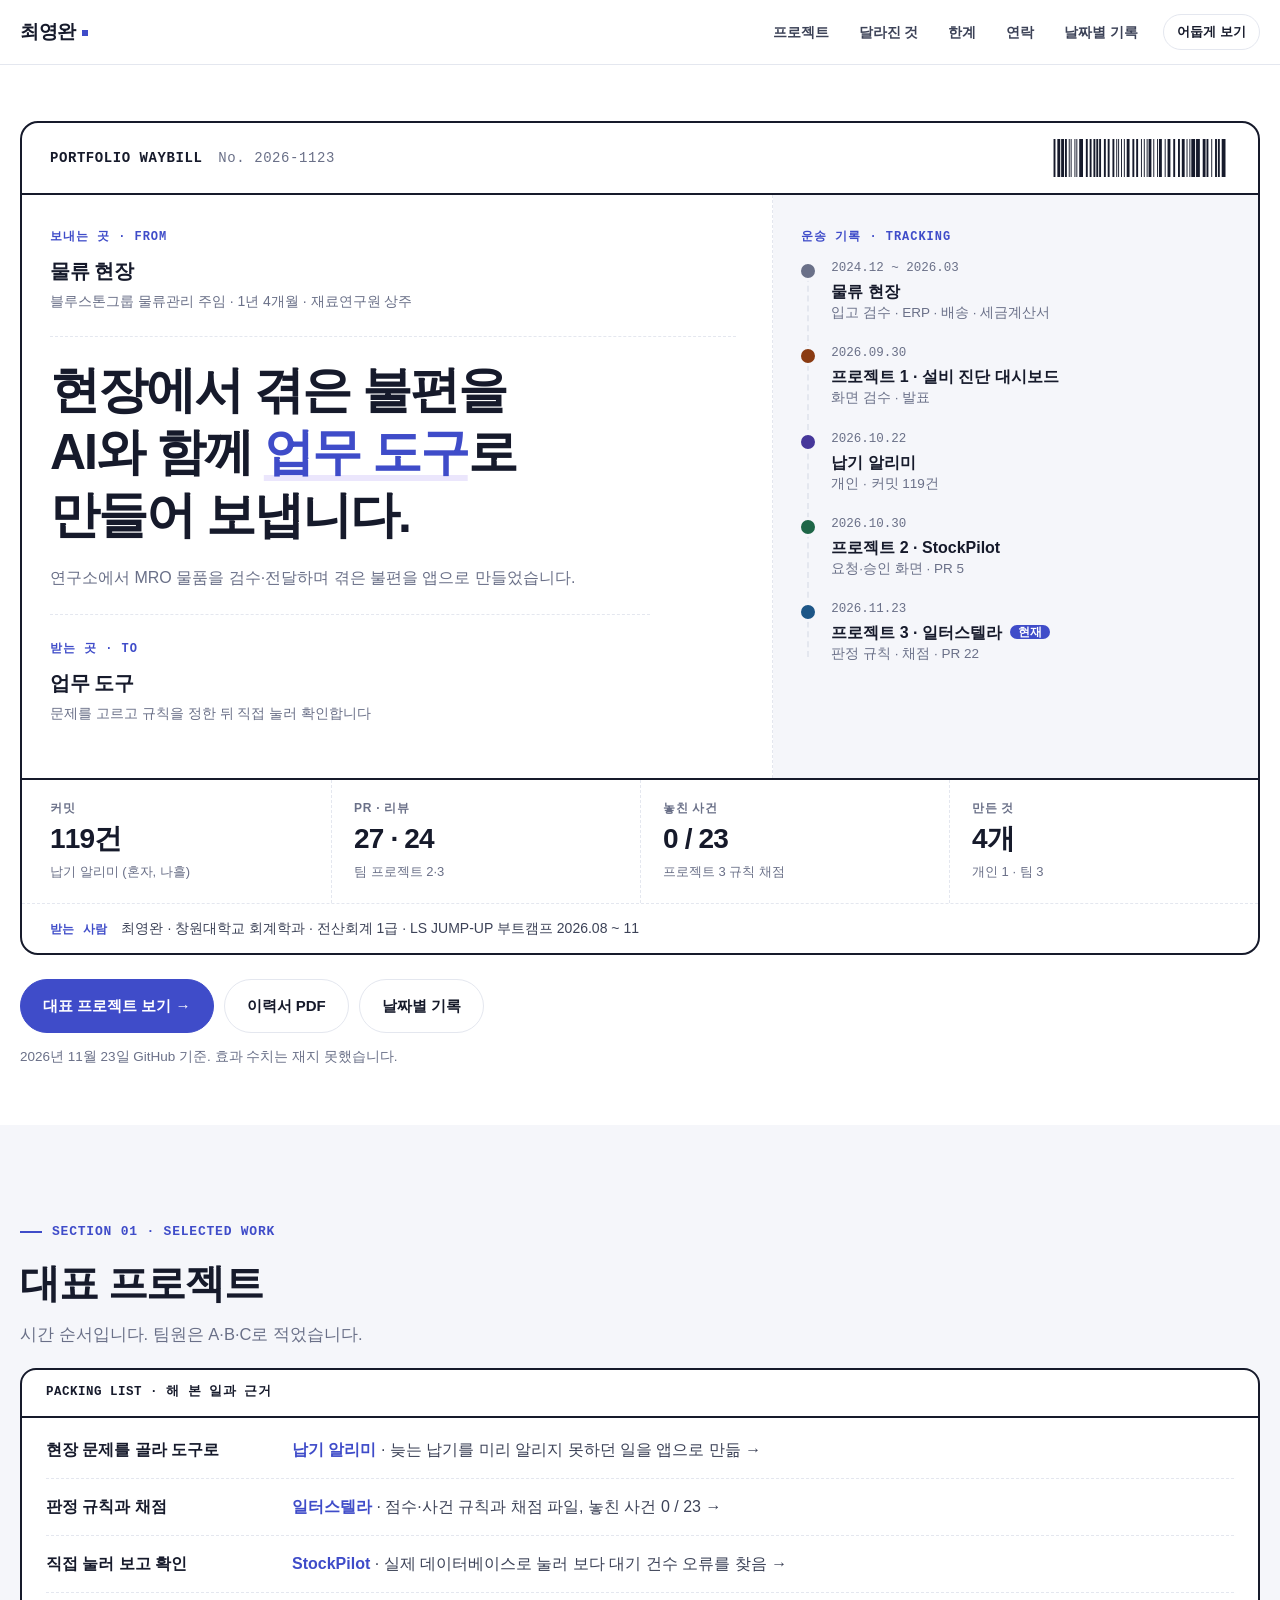
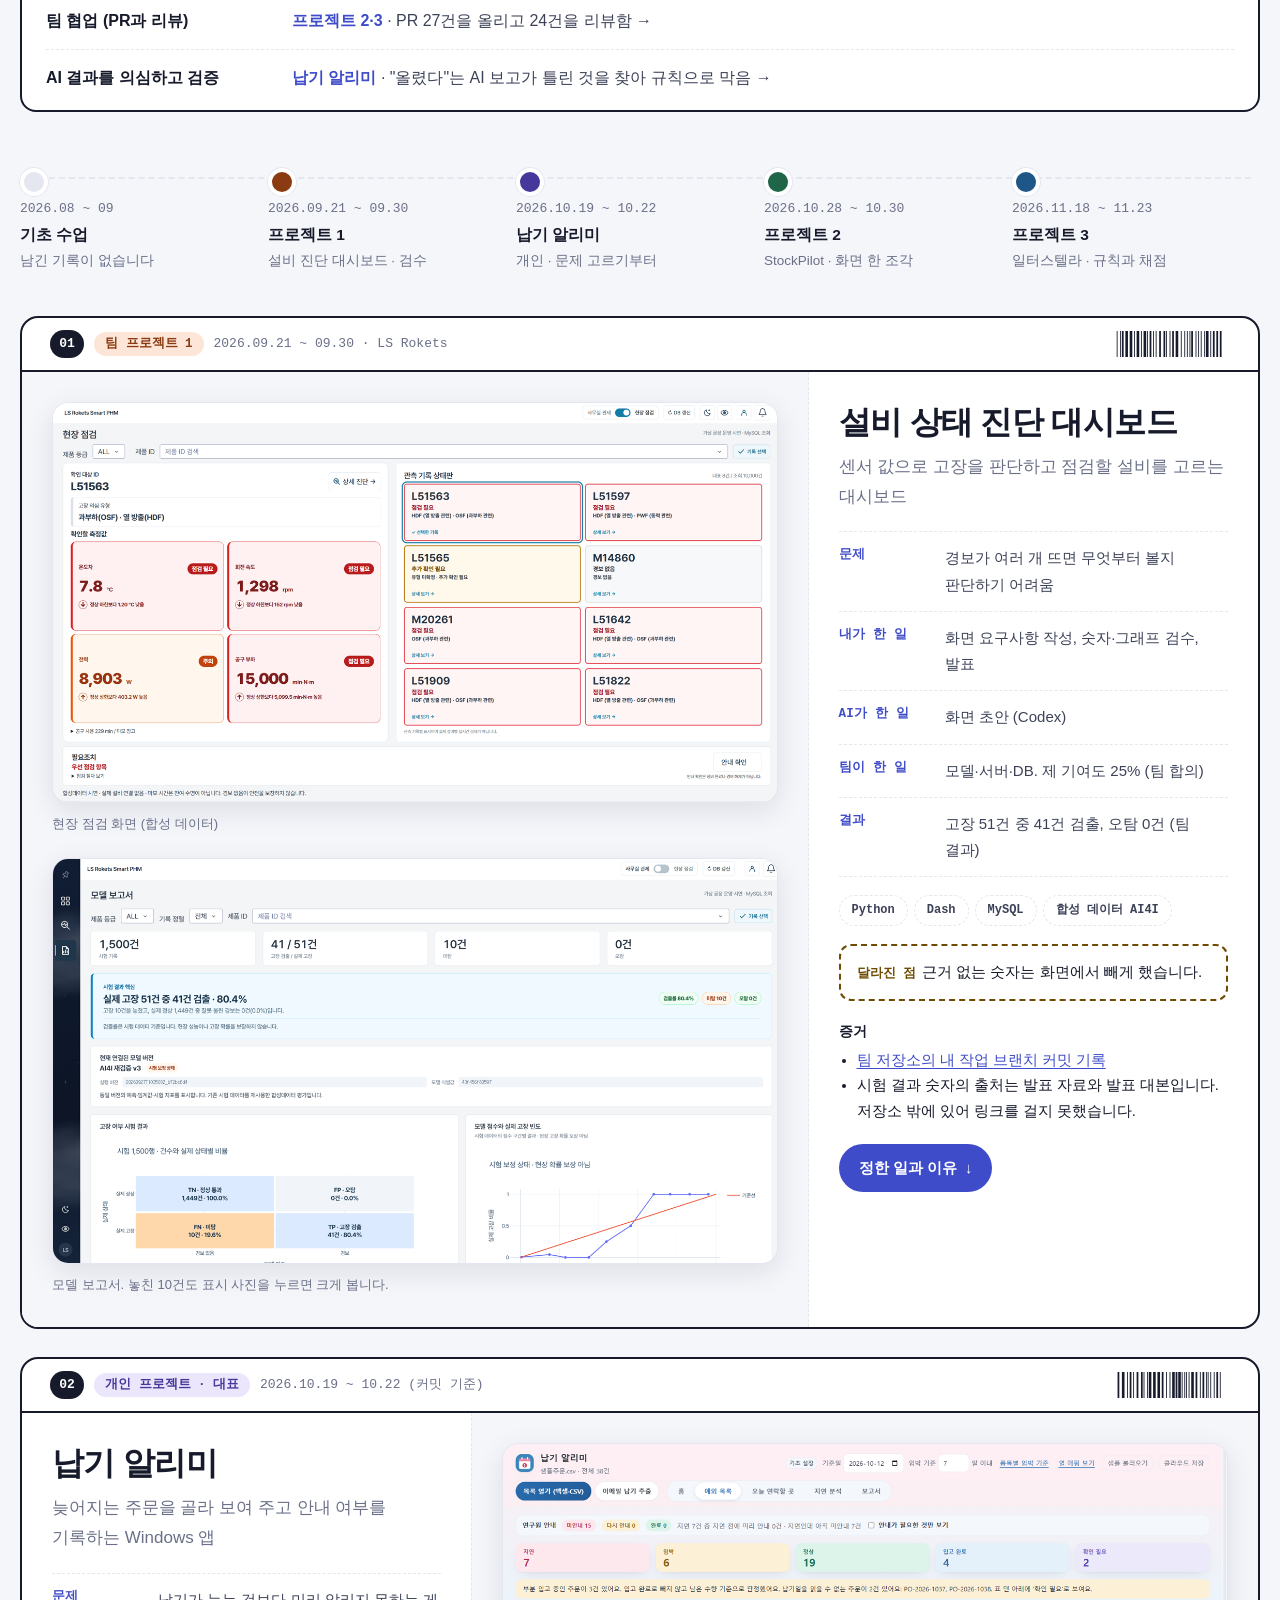
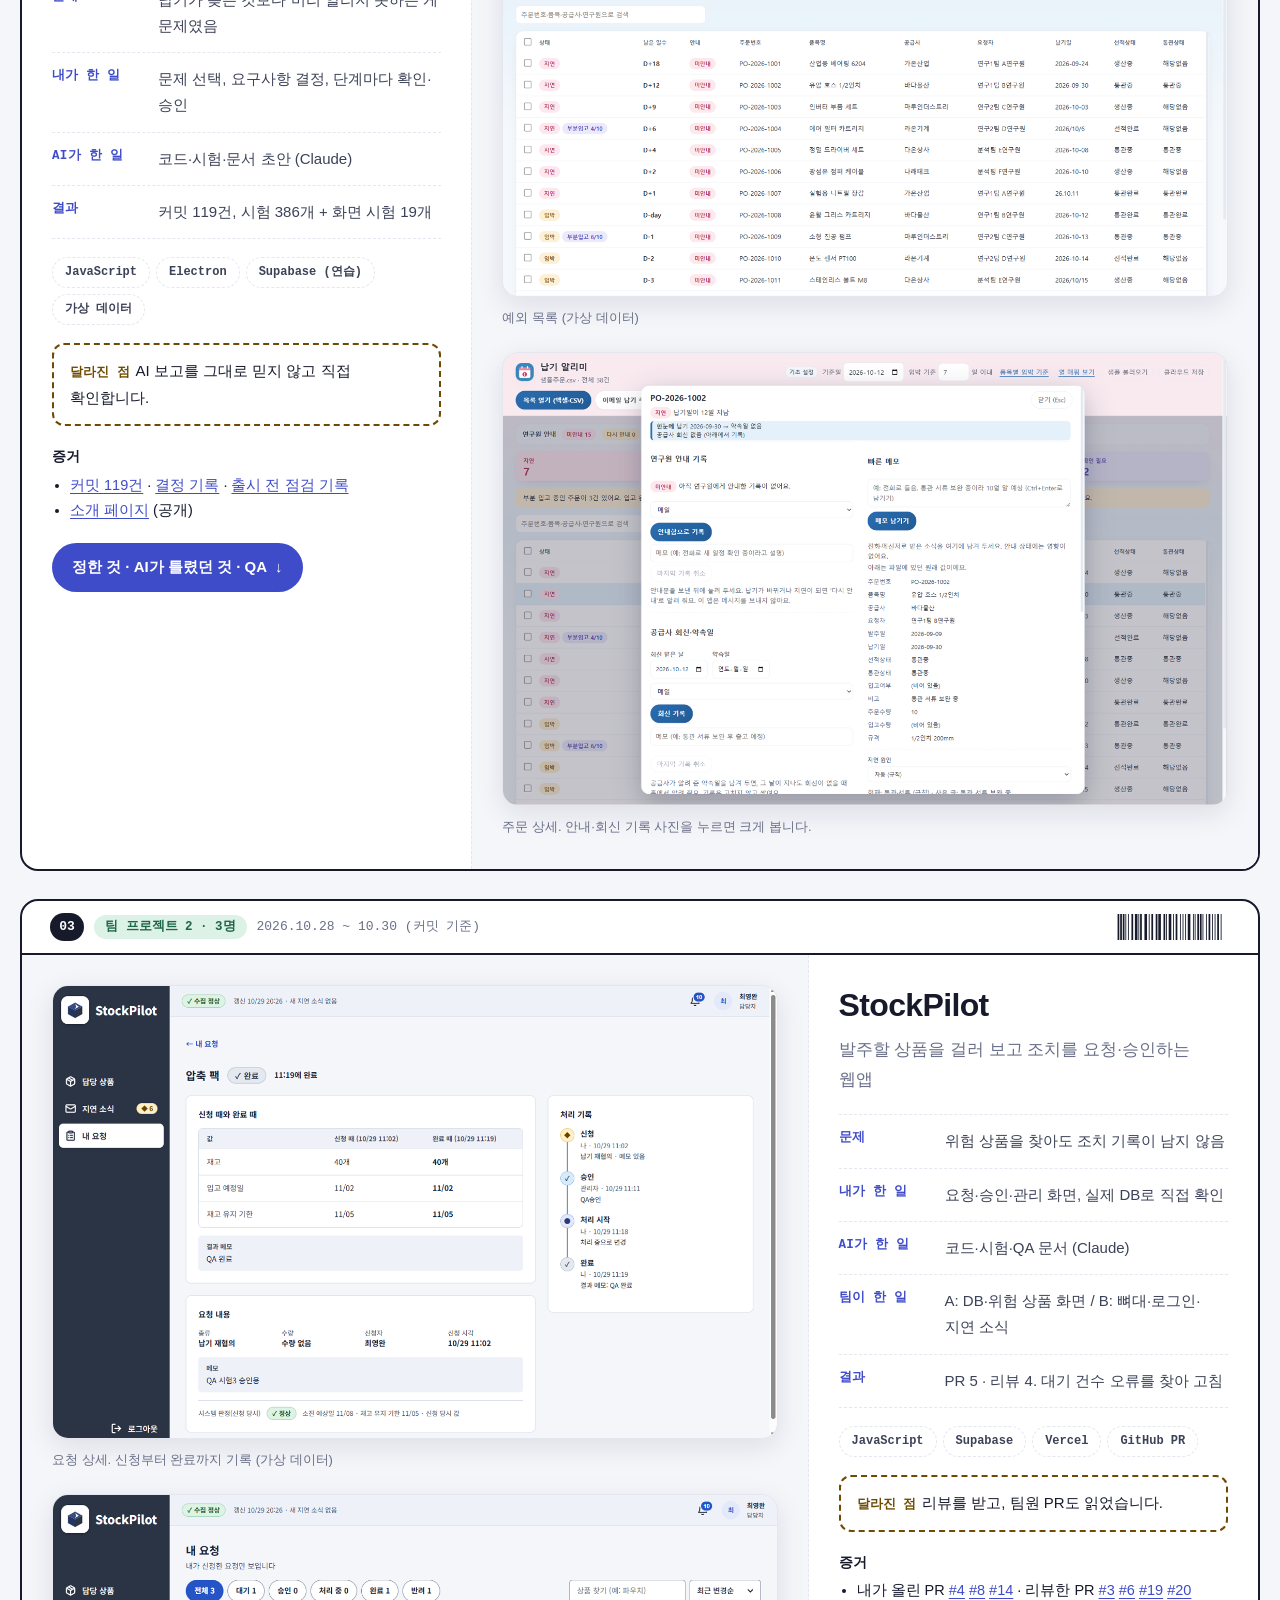
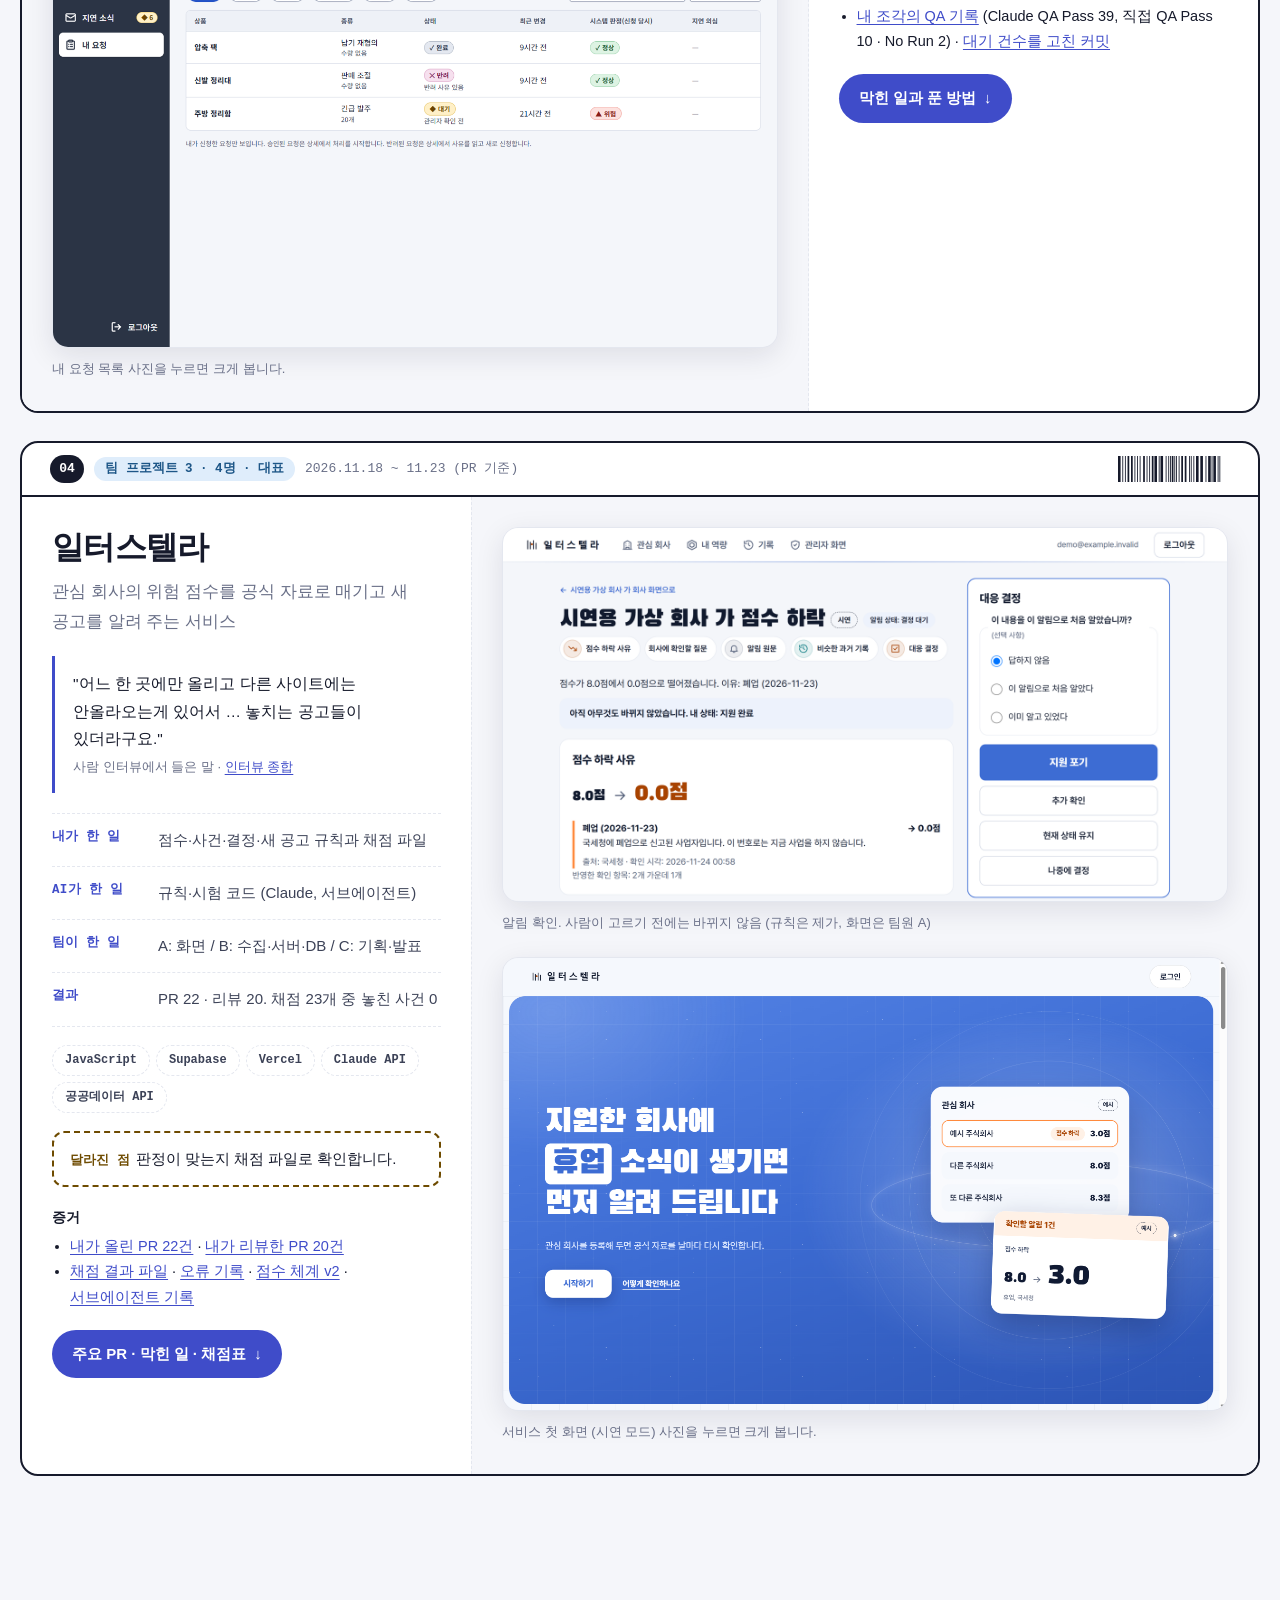
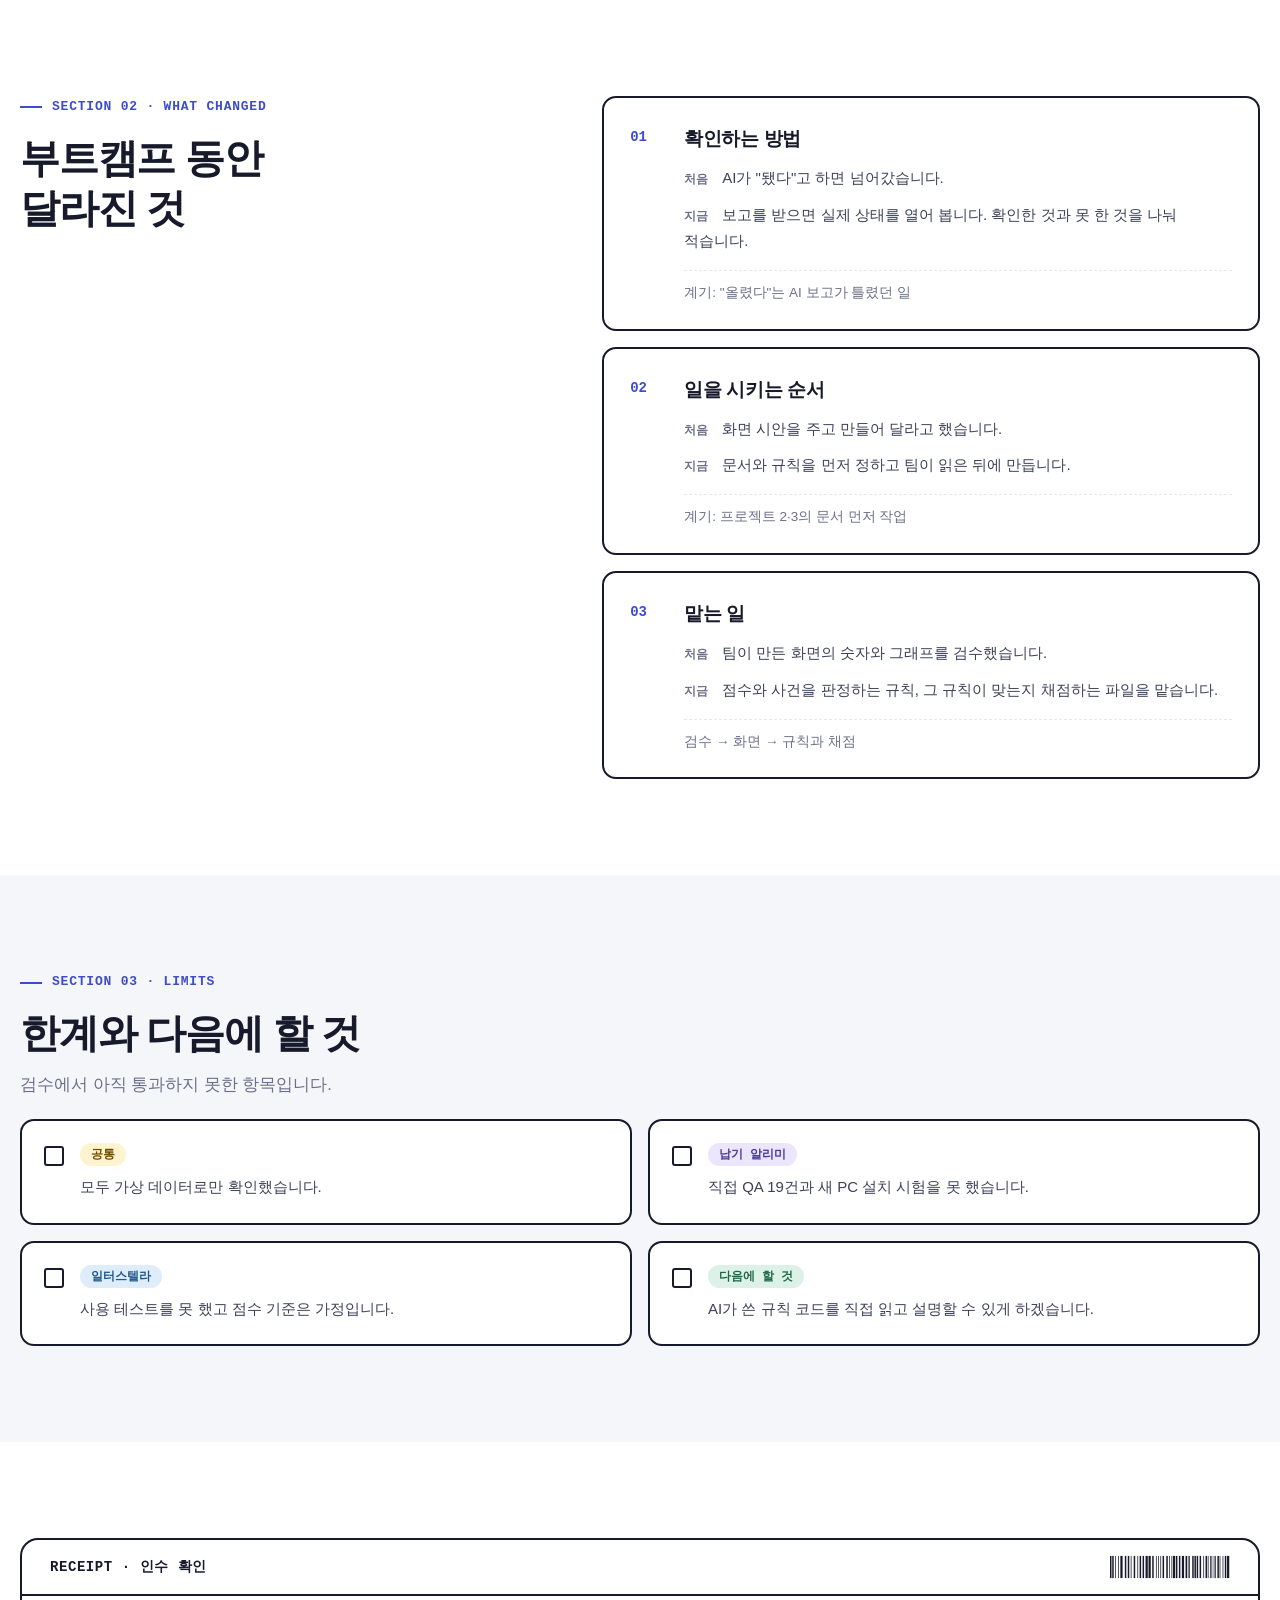
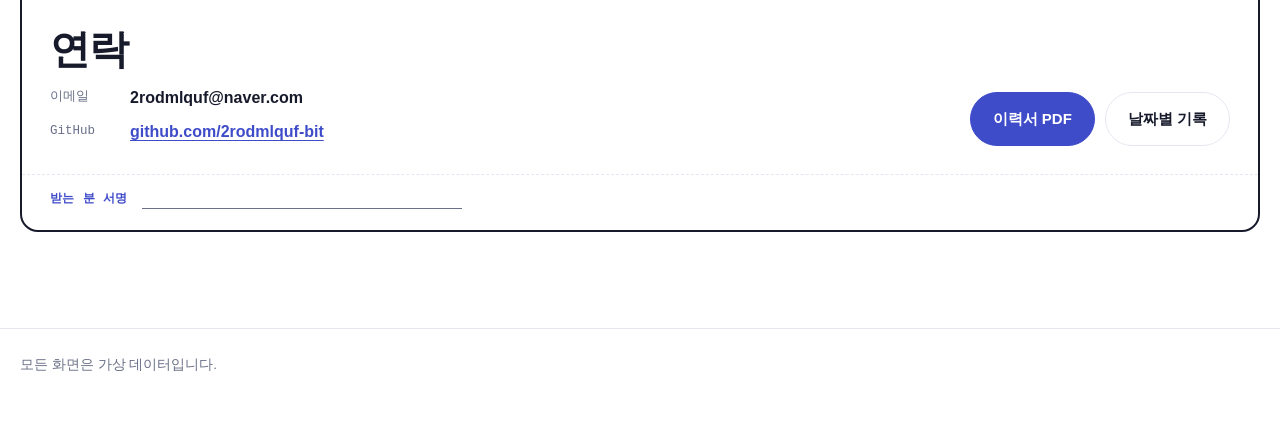
==== commit 6421a96f: "포트폴리오 화면 구성 정리" ====
--- a/index.html
+++ b/index.html
@@ -6,7 +6,7 @@
   <meta name="robots" content="noindex, nofollow">
   <title>최영완 | 물류 현장에서 출발한 업무 도구 포트폴리오</title>
   <meta name="description" content="물류 현장 출신이 AI와 함께 업무 도구를 만든 기록. 프로젝트 1·2·3과 납기 알리미.">
-  <link rel="stylesheet" href="style.css?v=15">
+  <link rel="stylesheet" href="style.css?v=17">
   <script src="theme.js"></script>
 </head>
 <body>
@@ -62,12 +62,12 @@
 </div></header>
 
 <section id="work" class="alt"><div class="wrap">
-  <p class="eyebrow">SELECTED WORK</p>
+  <p class="eyebrow">SECTION 01 · SELECTED WORK</p>
   <h2>대표 프로젝트</h2>
   <p class="sec-lede">시간 순서입니다. 팀원은 A·B·C로 적었습니다.</p>
 
   <div class="skills">
-    <p>해 본 일과 근거</p>
+    <p class="mono">PACKING LIST · 해 본 일과 근거</p>
     <dl>
       <div class="row"><dt>현장 문제를 골라 도구로</dt><dd><a href="#nabgi">납기 알리미</a> · 늦는 납기를 미리 알리지 못하던 일을 앱으로 만듦 →</dd></div>
       <div class="row"><dt>판정 규칙과 채점</dt><dd><a href="#p3">일터스텔라</a> · 점수·사건 규칙과 채점 파일, 놓친 사건 0 / 23 →</dd></div>
@@ -87,6 +87,8 @@
 
   <!-- 01 프로젝트 1 -->
   <article class="proj" id="p1">
+    <div class="proj-head"><p class="meta"><span class="num">01</span><span class="chip c-p1">팀 프로젝트 1</span>2026.09.21 ~ 09.30 · LS Rokets</p><svg class="barcode sm" viewBox="0 0 123 30" aria-hidden="true"><rect x="0" y="0" width="1" height="30"/><rect x="4" y="0" width="1" height="30"/><rect x="6" y="0" width="2" height="30"/><rect x="10" y="0" width="3" height="30"/><rect x="15" y="0" width="3" height="30"/><rect x="20" y="0" width="1" height="30"/><rect x="23" y="0" width="3" height="30"/><rect x="28" y="0" width="1" height="30"/><rect x="31" y="0" width="3" height="30"/><rect x="35" y="0" width="1" height="30"/><rect x="38" y="0" width="2" height="30"/><rect x="42" y="0" width="1" height="30"/><rect x="45" y="0" width="1" height="30"/><rect x="49" y="0" width="2" height="30"/><rect x="54" y="0" width="2" height="30"/><rect x="57" y="0" width="1" height="30"/><rect x="61" y="0" width="1" height="30"/><rect x="64" y="0" width="2" height="30"/><rect x="68" y="0" width="3" height="30"/><rect x="74" y="0" width="1" height="30"/><rect x="78" y="0" width="1" height="30"/><rect x="81" y="0" width="1" height="30"/><rect x="84" y="0" width="1" height="30"/><rect x="86" y="0" width="2" height="30"/><rect x="91" y="0" width="1" height="30"/><rect x="94" y="0" width="1" height="30"/><rect x="97" y="0" width="1" height="30"/><rect x="101" y="0" width="1" height="30"/><rect x="103" y="0" width="3" height="30"/><rect x="108" y="0" width="1" height="30"/><rect x="111" y="0" width="2" height="30"/><rect x="115" y="0" width="2" height="30"/><rect x="119" y="0" width="2" height="30"/></svg></div>
+    <div class="proj-body">
     <div class="shot">
     <figure>
       <a class="zoom" href="img/p1-field.png" target="_blank" rel="noopener" aria-label="화면 크게 보기 (새 탭)"><img src="img/p1-field.png" width="1400" height="773" loading="lazy" alt="현장 점검 화면: 점검이 필요한 설비와 확인할 측정값이 상태 글자와 함께 보인다"></a>
@@ -98,7 +100,6 @@
     </figure>
     </div>
     <div>
-      <p class="meta"><span class="num">01</span><span class="chip c-p1">팀 프로젝트 1</span>2026.09.21 ~ 09.30 · LS Rokets</p>
       <h3>설비 상태 진단 대시보드</h3>
       <p class="one">센서 값으로 고장을 판단하고 점검할 설비를 고르는 대시보드</p>
       <dl class="rows">
@@ -121,10 +122,13 @@
         </ul>
       </div></details>
     </div>
+    </div>
   </article>
 
   <!-- 02 납기 알리미 -->
   <article class="proj flip" id="nabgi">
+    <div class="proj-head"><p class="meta"><span class="num">02</span><span class="chip c-nb">개인 프로젝트 · 대표</span>2026.10.19 ~ 10.22 (커밋 기준)</p><svg class="barcode sm" viewBox="0 0 121 30" aria-hidden="true"><rect x="0" y="0" width="2" height="30"/><rect x="5" y="0" width="3" height="30"/><rect x="11" y="0" width="1" height="30"/><rect x="14" y="0" width="2" height="30"/><rect x="18" y="0" width="1" height="30"/><rect x="22" y="0" width="2" height="30"/><rect x="27" y="0" width="2" height="30"/><rect x="30" y="0" width="1" height="30"/><rect x="34" y="0" width="1" height="30"/><rect x="36" y="0" width="3" height="30"/><rect x="41" y="0" width="3" height="30"/><rect x="46" y="0" width="3" height="30"/><rect x="51" y="0" width="2" height="30"/><rect x="56" y="0" width="1" height="30"/><rect x="60" y="0" width="1" height="30"/><rect x="63" y="0" width="3" height="30"/><rect x="67" y="0" width="2" height="30"/><rect x="70" y="0" width="3" height="30"/><rect x="74" y="0" width="1" height="30"/><rect x="77" y="0" width="1" height="30"/><rect x="79" y="0" width="1" height="30"/><rect x="82" y="0" width="1" height="30"/><rect x="85" y="0" width="3" height="30"/><rect x="90" y="0" width="2" height="30"/><rect x="95" y="0" width="1" height="30"/><rect x="98" y="0" width="2" height="30"/><rect x="102" y="0" width="1" height="30"/><rect x="104" y="0" width="1" height="30"/><rect x="107" y="0" width="1" height="30"/><rect x="111" y="0" width="1" height="30"/><rect x="114" y="0" width="2" height="30"/><rect x="118" y="0" width="1" height="30"/></svg></div>
+    <div class="proj-body">
     <div class="shot">
     <figure>
       <a class="zoom" href="img/nabgi-list.png" target="_blank" rel="noopener" aria-label="화면 크게 보기 (새 탭)"><img src="img/nabgi-list.png" width="1400" height="875" loading="lazy" alt="납기 알리미 예외 목록: 지연 7건, 임박 6건이 상태 글자와 남은 일수, 안내 여부와 함께 보인다"></a>
@@ -136,7 +140,6 @@
     </figure>
     </div>
     <div>
-      <p class="meta"><span class="num">02</span><span class="chip c-nb">개인 프로젝트 · 대표</span>2026.10.19 ~ 10.22 (커밋 기준)</p>
       <h3>납기 알리미</h3>
       <p class="one">늦어지는 주문을 골라 보여 주고 안내 여부를 기록하는 Windows 앱</p>
       <dl class="rows">
@@ -173,10 +176,13 @@
         <p class="note">직접 QA 절반은 아직 못 했습니다.</p>
       </div></details>
     </div>
+    </div>
   </article>
 
   <!-- 03 프로젝트 2 -->
   <article class="proj" id="p2">
+    <div class="proj-head"><p class="meta"><span class="num">03</span><span class="chip c-p2">팀 프로젝트 2 · 3명</span>2026.10.28 ~ 10.30 (커밋 기준)</p><svg class="barcode sm" viewBox="0 0 121 30" aria-hidden="true"><rect x="0" y="0" width="2" height="30"/><rect x="3" y="0" width="2" height="30"/><rect x="6" y="0" width="2" height="30"/><rect x="9" y="0" width="1" height="30"/><rect x="12" y="0" width="1" height="30"/><rect x="16" y="0" width="2" height="30"/><rect x="20" y="0" width="3" height="30"/><rect x="24" y="0" width="1" height="30"/><rect x="26" y="0" width="2" height="30"/><rect x="31" y="0" width="3" height="30"/><rect x="36" y="0" width="1" height="30"/><rect x="39" y="0" width="2" height="30"/><rect x="44" y="0" width="2" height="30"/><rect x="47" y="0" width="3" height="30"/><rect x="53" y="0" width="2" height="30"/><rect x="56" y="0" width="1" height="30"/><rect x="59" y="0" width="3" height="30"/><rect x="64" y="0" width="1" height="30"/><rect x="67" y="0" width="2" height="30"/><rect x="72" y="0" width="1" height="30"/><rect x="75" y="0" width="1" height="30"/><rect x="78" y="0" width="1" height="30"/><rect x="81" y="0" width="3" height="30"/><rect x="87" y="0" width="1" height="30"/><rect x="89" y="0" width="1" height="30"/><rect x="92" y="0" width="2" height="30"/><rect x="95" y="0" width="2" height="30"/><rect x="98" y="0" width="1" height="30"/><rect x="102" y="0" width="1" height="30"/><rect x="105" y="0" width="2" height="30"/><rect x="109" y="0" width="1" height="30"/><rect x="112" y="0" width="1" height="30"/><rect x="115" y="0" width="2" height="30"/><rect x="119" y="0" width="1" height="30"/></svg></div>
+    <div class="proj-body">
     <div class="shot">
     <figure>
       <a class="zoom" href="img/p2-detail.png" target="_blank" rel="noopener" aria-label="화면 크게 보기 (새 탭)"><img src="img/p2-detail.png" width="1400" height="875" loading="lazy" alt="요청 상세 화면: 신청 때와 완료 때의 재고 값 비교, 신청·승인·처리 시작·완료 처리 기록"></a>
@@ -188,7 +194,6 @@
     </figure>
     </div>
     <div>
-      <p class="meta"><span class="num">03</span><span class="chip c-p2">팀 프로젝트 2 · 3명</span>2026.10.28 ~ 10.30 (커밋 기준)</p>
       <h3>StockPilot</h3>
       <p class="one">발주할 상품을 걸러 보고 조치를 요청·승인하는 웹앱</p>
       <dl class="rows">
@@ -213,10 +218,13 @@
         </ul>
       </div></details>
     </div>
+    </div>
   </article>
 
   <!-- 04 프로젝트 3 -->
   <article class="proj flip" id="p3">
+    <div class="proj-head"><p class="meta"><span class="num">04</span><span class="chip c-p3">팀 프로젝트 3 · 4명 · 대표</span>2026.11.18 ~ 11.23 (PR 기준)</p><svg class="barcode sm" viewBox="0 0 120 30" aria-hidden="true"><rect x="0" y="0" width="3" height="30"/><rect x="5" y="0" width="1" height="30"/><rect x="8" y="0" width="1" height="30"/><rect x="11" y="0" width="2" height="30"/><rect x="15" y="0" width="2" height="30"/><rect x="19" y="0" width="1" height="30"/><rect x="22" y="0" width="1" height="30"/><rect x="25" y="0" width="1" height="30"/><rect x="29" y="0" width="2" height="30"/><rect x="33" y="0" width="1" height="30"/><rect x="36" y="0" width="1" height="30"/><rect x="39" y="0" width="2" height="30"/><rect x="42" y="0" width="3" height="30"/><rect x="47" y="0" width="1" height="30"/><rect x="49" y="0" width="3" height="30"/><rect x="55" y="0" width="1" height="30"/><rect x="58" y="0" width="1" height="30"/><rect x="60" y="0" width="1" height="30"/><rect x="62" y="0" width="2" height="30"/><rect x="65" y="0" width="1" height="30"/><rect x="67" y="0" width="1" height="30"/><rect x="70" y="0" width="1" height="30"/><rect x="73" y="0" width="2" height="30"/><rect x="77" y="0" width="2" height="30"/><rect x="82" y="0" width="1" height="30"/><rect x="84" y="0" width="1" height="30"/><rect x="87" y="0" width="1" height="30"/><rect x="90" y="0" width="3" height="30"/><rect x="95" y="0" width="3" height="30"/><rect x="101" y="0" width="1" height="30"/><rect x="104" y="0" width="3" height="30"/><rect x="108" y="0" width="1" height="30"/><rect x="110" y="0" width="3" height="30"/><rect x="115" y="0" width="1" height="30"/><rect x="117" y="0" width="1" height="30"/></svg></div>
+    <div class="proj-body">
     <div class="shot">
     <figure>
       <a class="zoom" href="img/p3-incident.png" target="_blank" rel="noopener" aria-label="화면 크게 보기 (새 탭)"><img src="img/p3-incident.png" width="1600" height="826" loading="lazy" alt="알림 확인 화면: 점수가 8.0점에서 0.0점으로 떨어진 이유(폐업, 국세청)와 사람이 고르는 대응 결정 버튼"></a>
@@ -228,7 +236,6 @@
     </figure>
     </div>
     <div>
-      <p class="meta"><span class="num">04</span><span class="chip c-p3">팀 프로젝트 3 · 4명 · 대표</span>2026.11.18 ~ 11.23 (PR 기준)</p>
       <h3>일터스텔라</h3>
       <p class="one">관심 회사의 위험 점수를 공식 자료로 매기고 새 공고를 알려 주는 서비스</p>
       <blockquote>"어느 한 곳에만 올리고 다른 사이트에는 안올라오는게 있어서 … 놓치는 공고들이 있더라구요."
@@ -272,12 +279,13 @@
         <p class="note">전체 27개 중 23개 채점. 규칙만 채점했습니다.</p>
       </div></details>
     </div>
+    </div>
   </article>
 </div></section>
 
 <section id="shift"><div class="wrap split">
   <div class="stick">
-    <p class="eyebrow">WHAT CHANGED</p>
+    <p class="eyebrow">SECTION 02 · WHAT CHANGED</p>
     <h2>부트캠프 동안<br>달라진 것</h2>
     
   </div>
@@ -304,9 +312,9 @@
 </div></section>
 
 <section id="limits" class="alt"><div class="wrap">
-  <p class="eyebrow">LIMITS</p>
+  <p class="eyebrow">SECTION 03 · LIMITS</p>
   <h2>한계와 다음에 할 것</h2>
-  <p class="sec-lede">아직 하지 못한 것들입니다.</p>
+  <p class="sec-lede">검수에서 아직 통과하지 못한 항목입니다.</p>
   <ul class="limits">
     <li><span class="chip c-note">공통</span>모두 가상 데이터로만 확인했습니다.</li>
     <li><span class="chip c-nb">납기 알리미</span>직접 QA 19건과 새 PC 설치 시험을 못 했습니다.</li>
@@ -317,15 +325,21 @@
 
 <section id="contact"><div class="wrap">
   <div class="contact-box">
-    <div>
-      <h2>연락</h2>
-      <p>2rodmlquf@naver.com · github.com/2rodmlquf-bit</p>
-    </div>
-    <div class="actions">
-      <a class="btn" href="resume/%EC%9D%B4%EB%A0%A5%EC%84%9C.pdf">이력서 PDF</a>
-      <a class="btn ghost" href="https://github.com/2rodmlquf-bit">GitHub</a>
-      <a class="btn ghost" href="worklog.html">날짜별 기록</a>
-    </div>
+    <div class="wb-head"><p class="mono">RECEIPT · 인수 확인</p><svg class="barcode sm" viewBox="0 0 162 30" aria-hidden="true"><rect x="0" y="0" width="2" height="30"/><rect x="3" y="0" width="2" height="30"/><rect x="7" y="0" width="1" height="30"/><rect x="11" y="0" width="1" height="30"/><rect x="14" y="0" width="3" height="30"/><rect x="20" y="0" width="2" height="30"/><rect x="24" y="0" width="2" height="30"/><rect x="28" y="0" width="1" height="30"/><rect x="32" y="0" width="2" height="30"/><rect x="37" y="0" width="1" height="30"/><rect x="40" y="0" width="2" height="30"/><rect x="44" y="0" width="2" height="30"/><rect x="48" y="0" width="3" height="30"/><rect x="52" y="0" width="3" height="30"/><rect x="57" y="0" width="2" height="30"/><rect x="62" y="0" width="1" height="30"/><rect x="65" y="0" width="1" height="30"/><rect x="68" y="0" width="1" height="30"/><rect x="71" y="0" width="2" height="30"/><rect x="76" y="0" width="2" height="30"/><rect x="80" y="0" width="1" height="30"/><rect x="83" y="0" width="1" height="30"/><rect x="85" y="0" width="3" height="30"/><rect x="89" y="0" width="2" height="30"/><rect x="93" y="0" width="2" height="30"/><rect x="97" y="0" width="3" height="30"/><rect x="102" y="0" width="2" height="30"/><rect x="105" y="0" width="1" height="30"/><rect x="107" y="0" width="1" height="30"/><rect x="111" y="0" width="2" height="30"/><rect x="114" y="0" width="2" height="30"/><rect x="117" y="0" width="2" height="30"/><rect x="121" y="0" width="2" height="30"/><rect x="126" y="0" width="1" height="30"/><rect x="129" y="0" width="2" height="30"/><rect x="132" y="0" width="1" height="30"/><rect x="135" y="0" width="1" height="30"/><rect x="137" y="0" width="1" height="30"/><rect x="140" y="0" width="1" height="30"/><rect x="142" y="0" width="1" height="30"/><rect x="145" y="0" width="2" height="30"/><rect x="148" y="0" width="1" height="30"/><rect x="152" y="0" width="1" height="30"/><rect x="155" y="0" width="2" height="30"/><rect x="158" y="0" width="3" height="30"/></svg></div>
+    <div class="cb-body">
+      <div>
+        <h2>연락</h2>
+        <dl class="cb-list">
+          <div><dt>이메일</dt><dd>2rodmlquf@naver.com</dd></div>
+          <div><dt>GitHub</dt><dd><a href="https://github.com/2rodmlquf-bit">github.com/2rodmlquf-bit</a></dd></div>
+        </dl>
+      </div>
+      <div class="actions">
+        <a class="btn" href="resume/%EC%9D%B4%EB%A0%A5%EC%84%9C.pdf">이력서 PDF</a>
+        <a class="btn ghost" href="worklog.html">날짜별 기록</a>
+      </div>
+    </div>
+    <p class="cb-sign"><span class="mono">받는 분 서명</span><span class="line"></span></p>
   </div>
 </div></section>
 </main>
--- a/style.css
+++ b/style.css
@@ -122,9 +122,7 @@
 .steps p { margin: 2px 0 0; font-size: 13.5px; color: var(--muted); line-height: 1.55; }
 
 /* 프로젝트 카드 */
-.proj { display: grid; grid-template-columns: 1.75fr 1fr; gap: 40px; align-items: stretch; background: var(--alt); border: 1px solid var(--line); border-radius: 28px; padding: 40px; margin-bottom: 28px; }
-.proj.flip { grid-template-columns: 1fr 1.75fr; }
-.proj.flip .shot { order: 2; }
+.proj { margin-bottom: 28px; }
 /* 사진은 자르지 않는다. 두 장을 칸의 위·아래 끝에 붙여 글 칸과 끝을 맞춘다 */
 .proj .shot { display: flex; flex-direction: column; justify-content: space-between; gap: 22px; margin: 0; }
 .proj .shot figure { margin: 0; }
@@ -240,4 +238,75 @@
 }
 @media print { .top { position: static; } .top button { display: none; } details.more > div { display: block; } }
 .proj .shot figure:last-child figcaption::after { content: " 사진을 누르면 크게 봅니다."; }
-.proj > * { min-width: 0; }
+
+/* ===== 아래 구역도 운송장(송장) 모양으로 맞춘다: 진한 테두리, 점선 칸, 고정폭 글자 ===== */
+.eyebrow { font-family: ui-monospace, "Cascadia Mono", Consolas, monospace; letter-spacing: .06em; }
+.barcode.sm { width: 120px; height: 26px; }
+section.alt { background: var(--alt); }
+
+/* 해 본 일 표 = 포장 목록 */
+.skills { border: 2px solid var(--ink); border-radius: 16px; padding: 0; overflow: hidden; background: var(--bg); }
+.skills > p { margin: 0; padding: 12px 24px; border-bottom: 2px solid var(--ink); font-size: 12.5px; color: var(--ink); }
+.skills dl { padding: 4px 24px; }
+.skills .row { border-top: 1px dashed var(--line); }
+
+/* 여정 줄 = 배송 추적 점선 */
+.steps::before { background: none; border-top: 2px dashed var(--line); height: 0; }
+.steps small { font-family: ui-monospace, "Cascadia Mono", Consolas, monospace; }
+
+/* 프로젝트 카드 = 화물 송장 */
+.proj { display: block; padding: 0; background: var(--bg); border: 2px solid var(--ink); border-radius: 18px; overflow: hidden; }
+.proj-head { display: flex; justify-content: space-between; align-items: center; gap: 16px; padding: 12px 28px; border-bottom: 2px solid var(--ink); }
+.proj-head .meta { margin: 0; font-family: ui-monospace, "Cascadia Mono", Consolas, monospace; font-size: 13px; }
+.proj-body { display: grid; grid-template-columns: 1.75fr 1fr; gap: 0; align-items: stretch; }
+.proj.flip .proj-body { grid-template-columns: 1fr 1.75fr; }
+.proj-body > .shot { padding: 30px; background: var(--alt); border-right: 1px dashed var(--line); }
+.proj-body > div:not(.shot) { padding: 30px 30px 28px; }
+.proj.flip .proj-body > .shot { order: 2; border-right: 0; border-left: 1px dashed var(--line); }
+.proj-body > * { min-width: 0; }
+.rows { border-top: 1px dashed var(--line); }
+.rows > div { border-bottom: 1px dashed var(--line); }
+.rows dt { font-family: ui-monospace, "Cascadia Mono", Consolas, monospace; font-size: 12.5px; letter-spacing: .02em; }
+.tags li { border-style: dashed; font-family: ui-monospace, "Cascadia Mono", Consolas, monospace; font-size: 12px; }
+.changed { background: transparent; color: var(--ink); border: 2px dashed var(--note-ink); border-radius: 12px; }
+.changed b { font-family: ui-monospace, "Cascadia Mono", Consolas, monospace; font-size: 12.5px; color: var(--note-ink); }
+
+/* 달라진 것 = 접수증 */
+.cardx { border: 2px solid var(--ink); border-radius: 14px; background: var(--bg); }
+.cardx > span { font-family: ui-monospace, "Cascadia Mono", Consolas, monospace; }
+.cardx p b { font-family: ui-monospace, "Cascadia Mono", Consolas, monospace; font-size: 12px; }
+
+/* 한계 = 검수 메모 */
+.limits li { border: 2px solid var(--ink); border-radius: 14px; background: var(--bg); position: relative; padding-left: 58px; }
+.limits li::before { content: ""; position: absolute; left: 22px; top: 25px; width: 16px; height: 16px; border: 2px solid var(--ink); border-radius: 3px; }
+.limits li .chip { font-family: ui-monospace, "Cascadia Mono", Consolas, monospace; font-size: 11.5px; }
+
+/* 연락 = 인수 확인 영수증 */
+.contact-box { display: block; padding: 0; background: var(--bg); color: var(--ink); border: 2px solid var(--ink); border-radius: 18px; overflow: hidden; }
+.contact-box .wb-head { padding: 14px 28px; }
+.contact-box h2 { color: var(--ink); margin-bottom: 10px; }
+.cb-body { display: grid; grid-template-columns: 1fr auto; gap: 24px; align-items: end; padding: 28px; }
+.cb-list { margin: 0; display: grid; gap: 6px; }
+.cb-list > div { display: grid; grid-template-columns: 80px 1fr; }
+.cb-list dt { font-family: ui-monospace, "Cascadia Mono", Consolas, monospace; font-size: 12.5px; color: var(--muted); padding-top: 3px; }
+.cb-list dd { margin: 0; font-weight: 600; }
+.contact-box .btn { background: var(--accent); color: var(--on-accent); border-color: var(--accent); }
+.contact-box .btn.ghost { background: var(--bg); color: var(--ink); border-color: var(--line); }
+.cb-sign { display: flex; align-items: center; gap: 14px; margin: 0; padding: 14px 28px 20px; border-top: 1px dashed var(--line); }
+.cb-sign .mono { font-size: 12px; font-weight: 700; color: var(--accent); white-space: nowrap; }
+.cb-sign .line { flex: 1; border-bottom: 1px solid var(--muted); height: 18px; max-width: 320px; }
+
+@media (max-width: 960px) {
+  .proj-body, .proj.flip .proj-body { grid-template-columns: 1fr; }
+  .proj.flip .proj-body > .shot { order: 0; border-left: 0; }
+  .proj-body > .shot { border-right: 0; border-bottom: 1px dashed var(--line); }
+  .cb-body { grid-template-columns: 1fr; }
+}
+@media (max-width: 620px) {
+  .proj-head { padding: 10px 16px; } .barcode.sm { width: 70px; }
+  .proj-body > .shot, .proj-body > div:not(.shot) { padding: 18px; }
+  .skills > p, .skills dl { padding-left: 16px; padding-right: 16px; }
+  .cb-body, .contact-box .wb-head, .cb-sign { padding-left: 18px; padding-right: 18px; }
+}
+.contact-box p { color: inherit; opacity: 1; }
+.contact-box .wb-head p { font-size: 14px; font-weight: 700; }
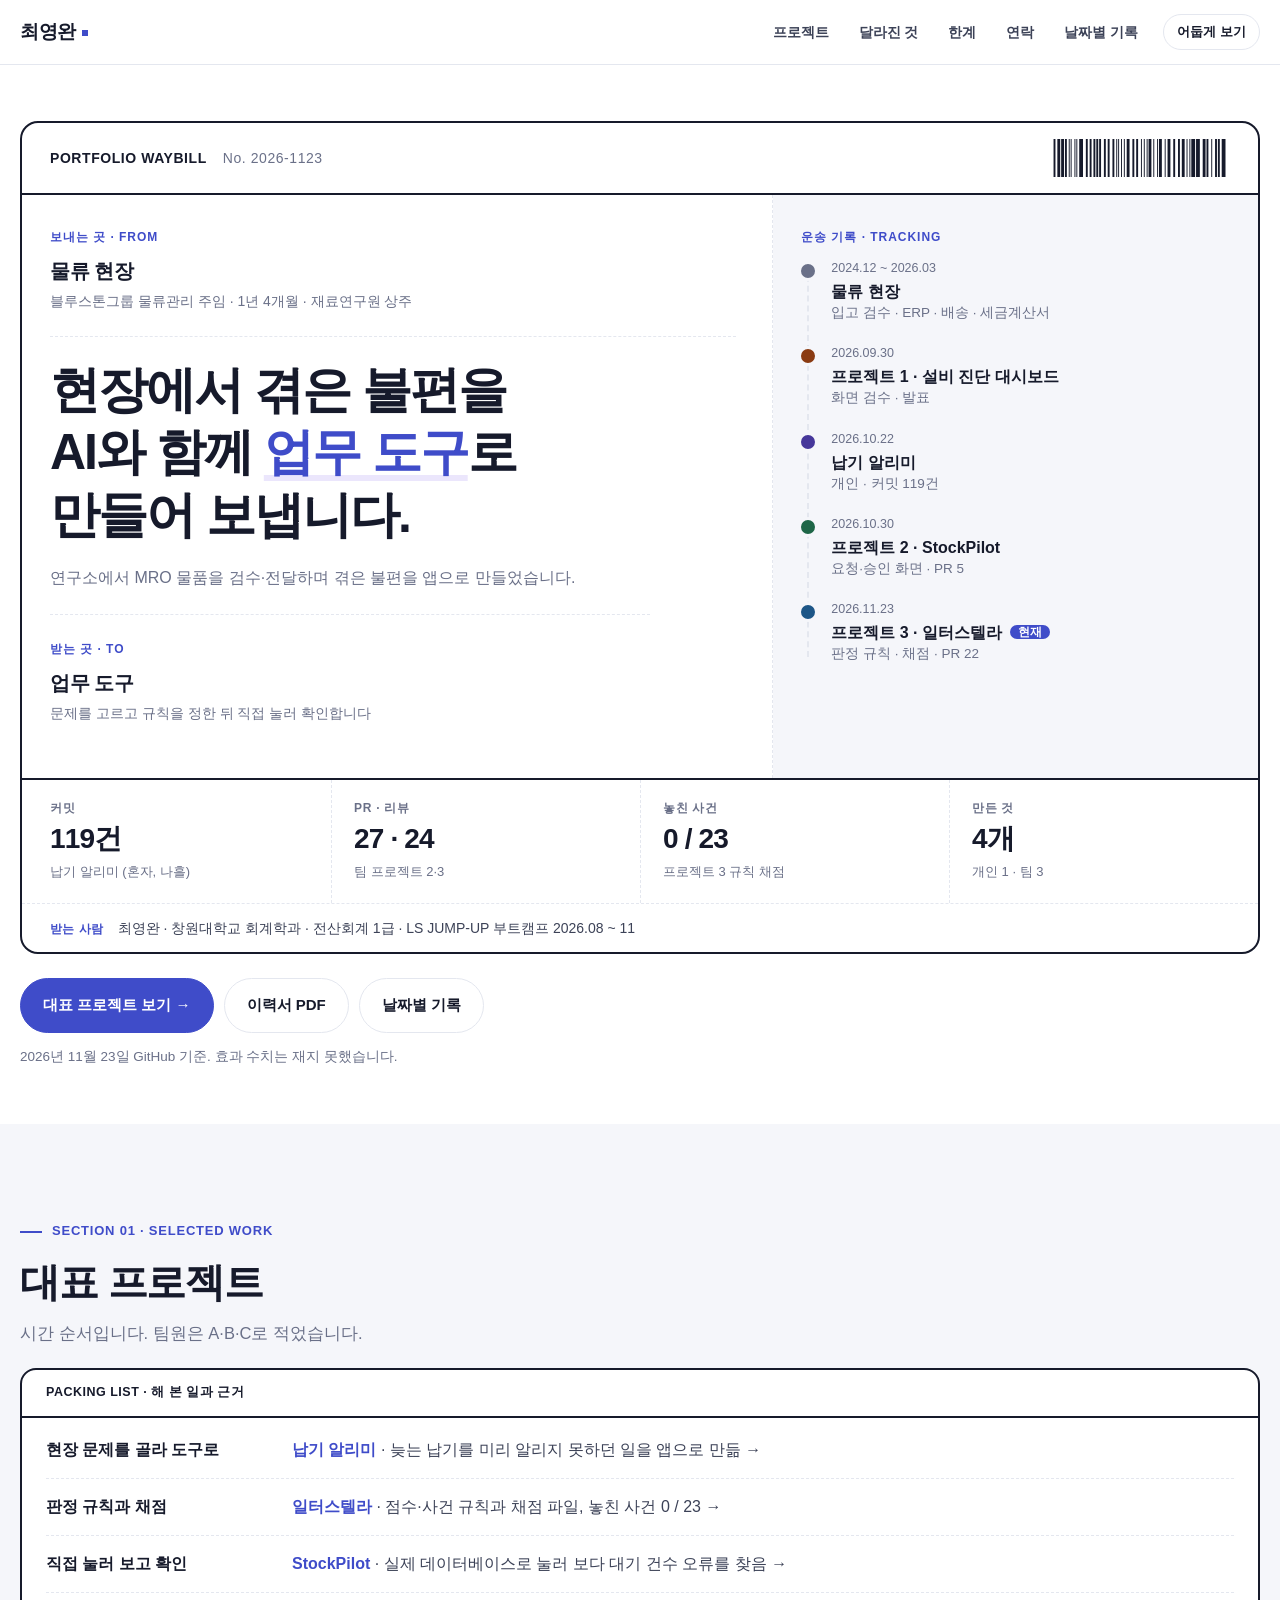
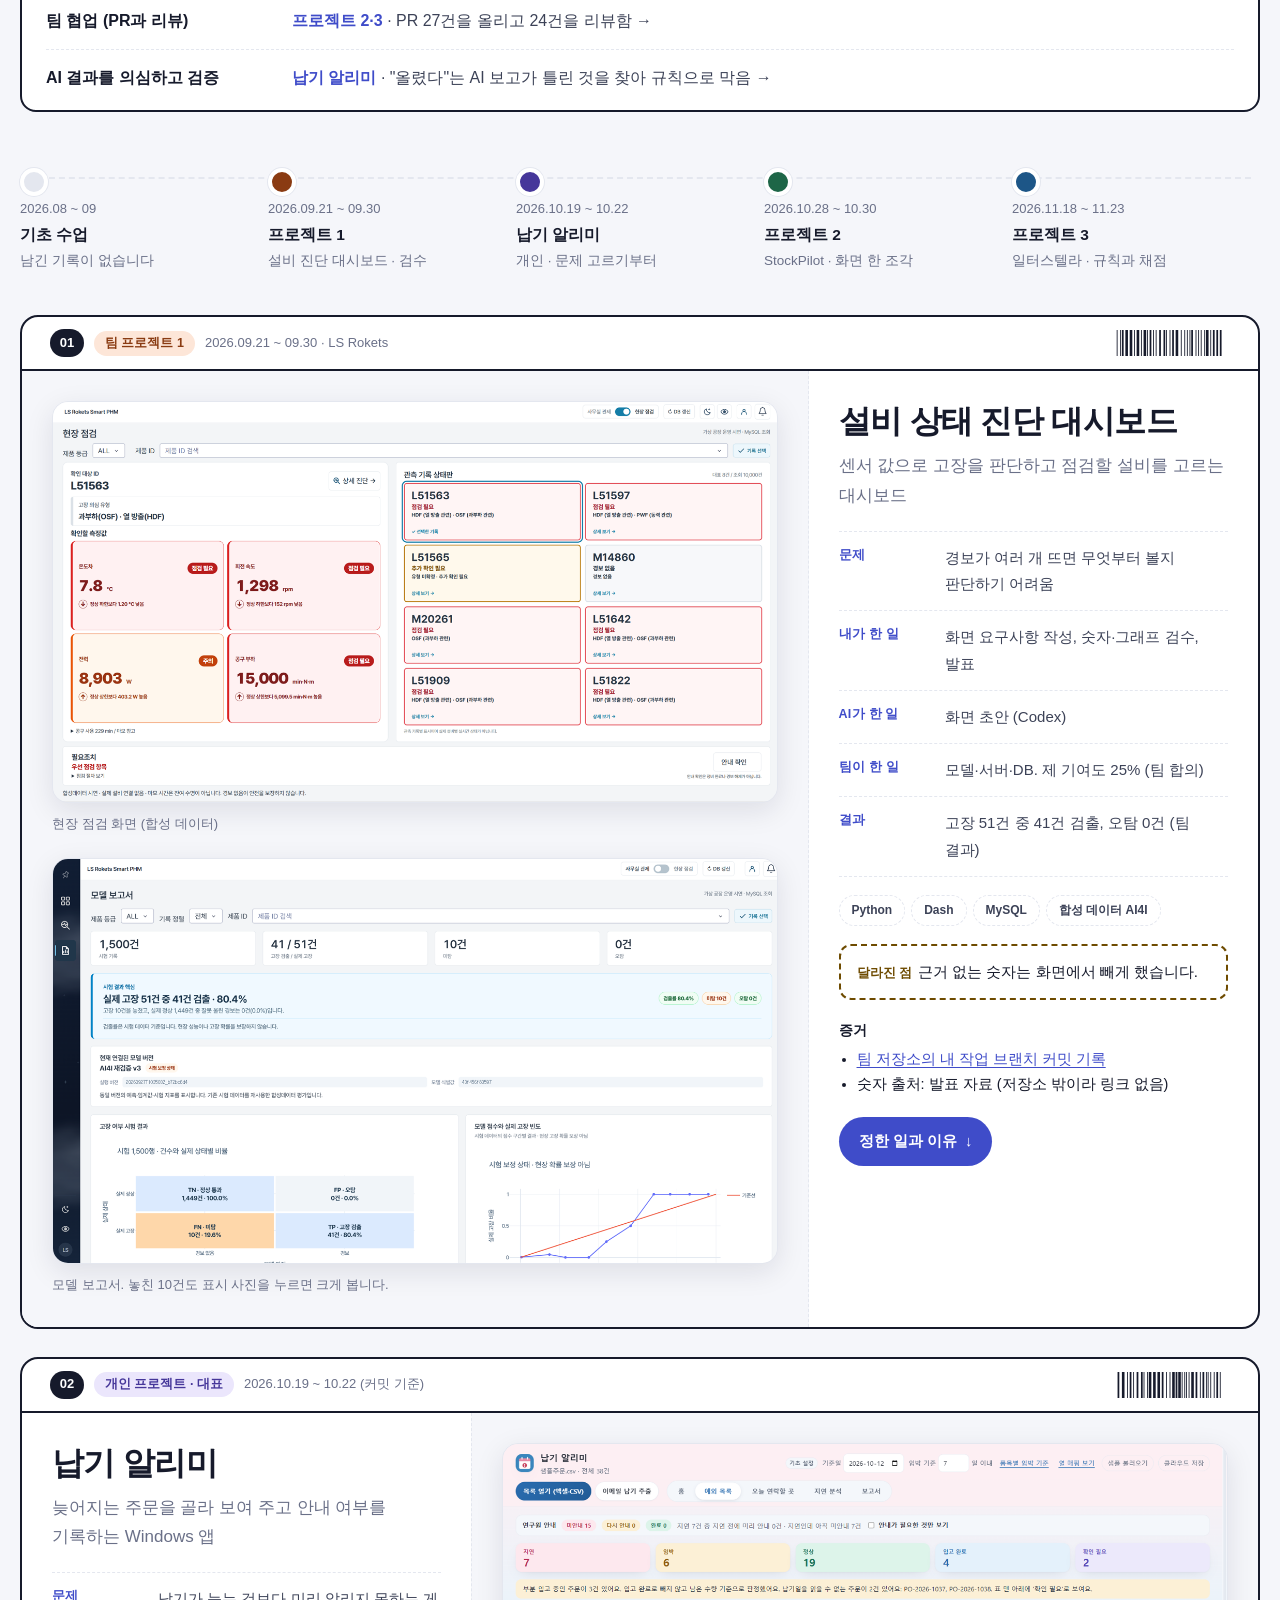
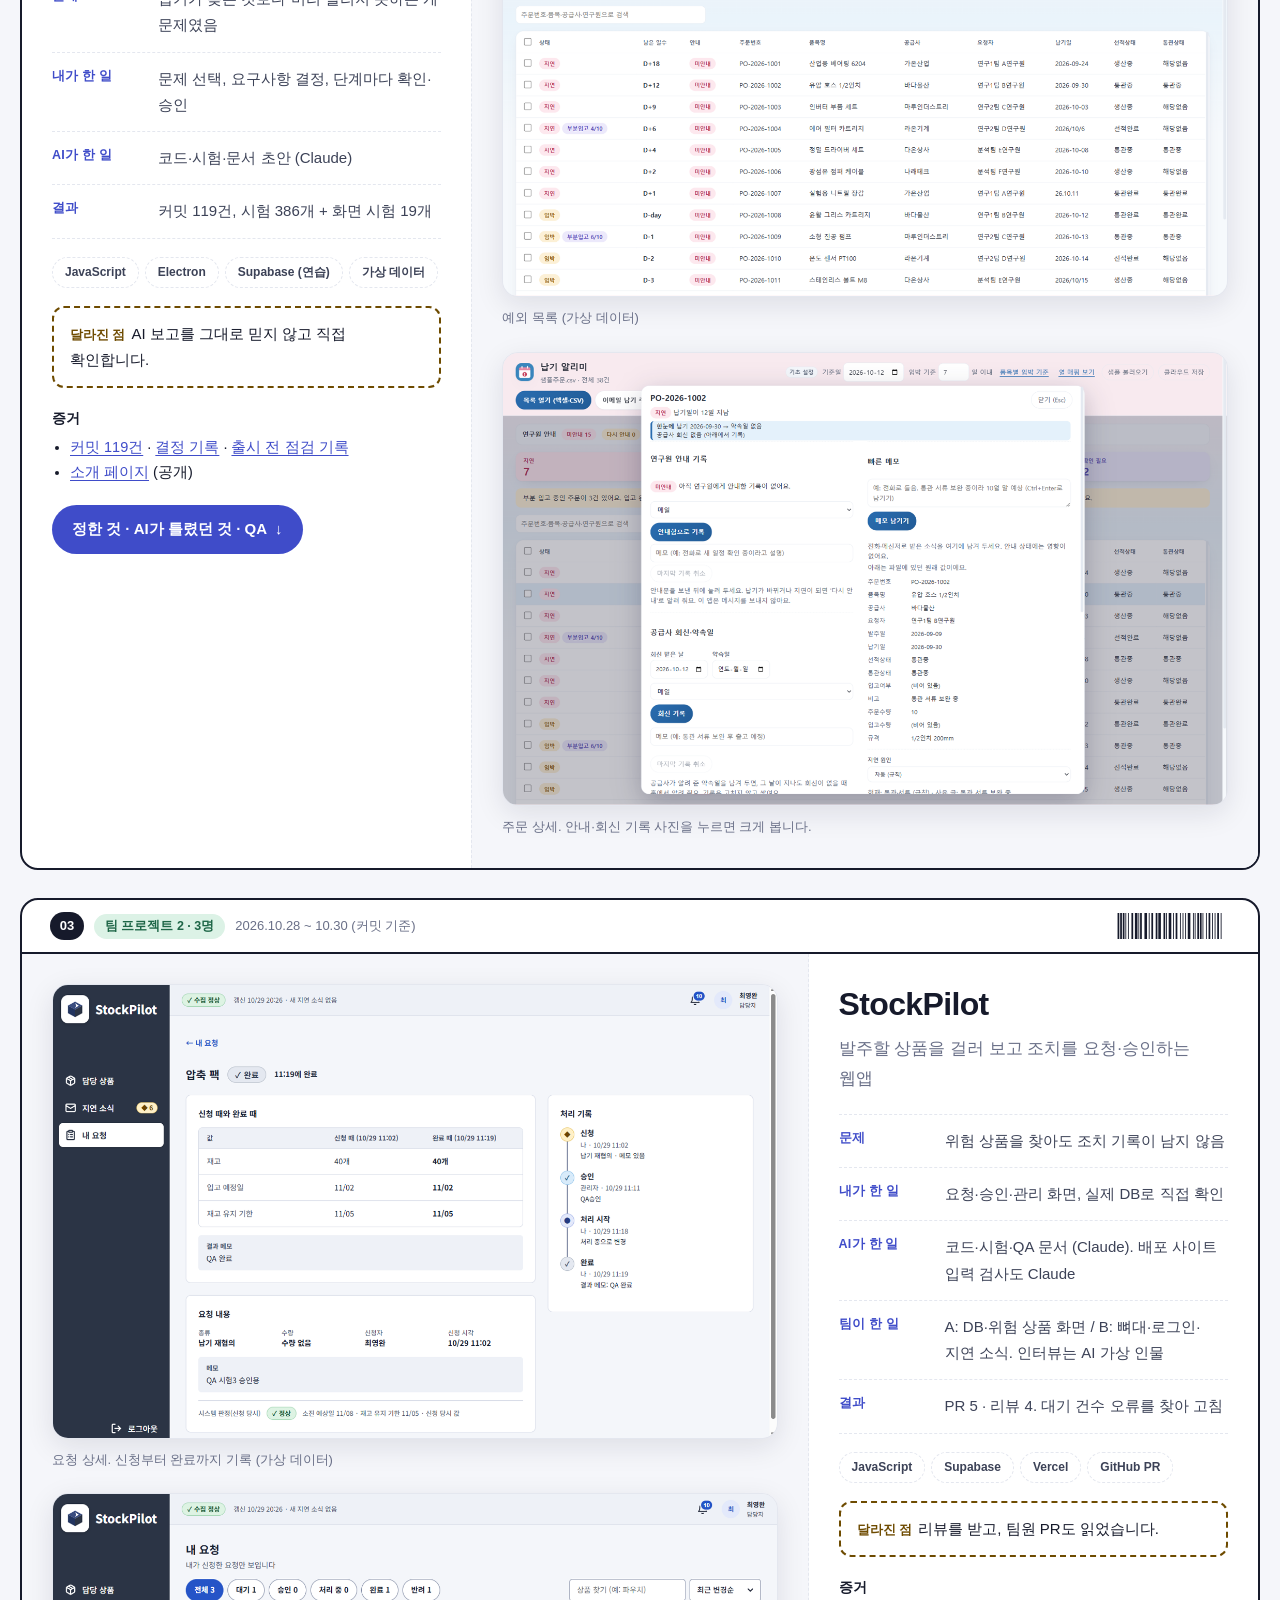
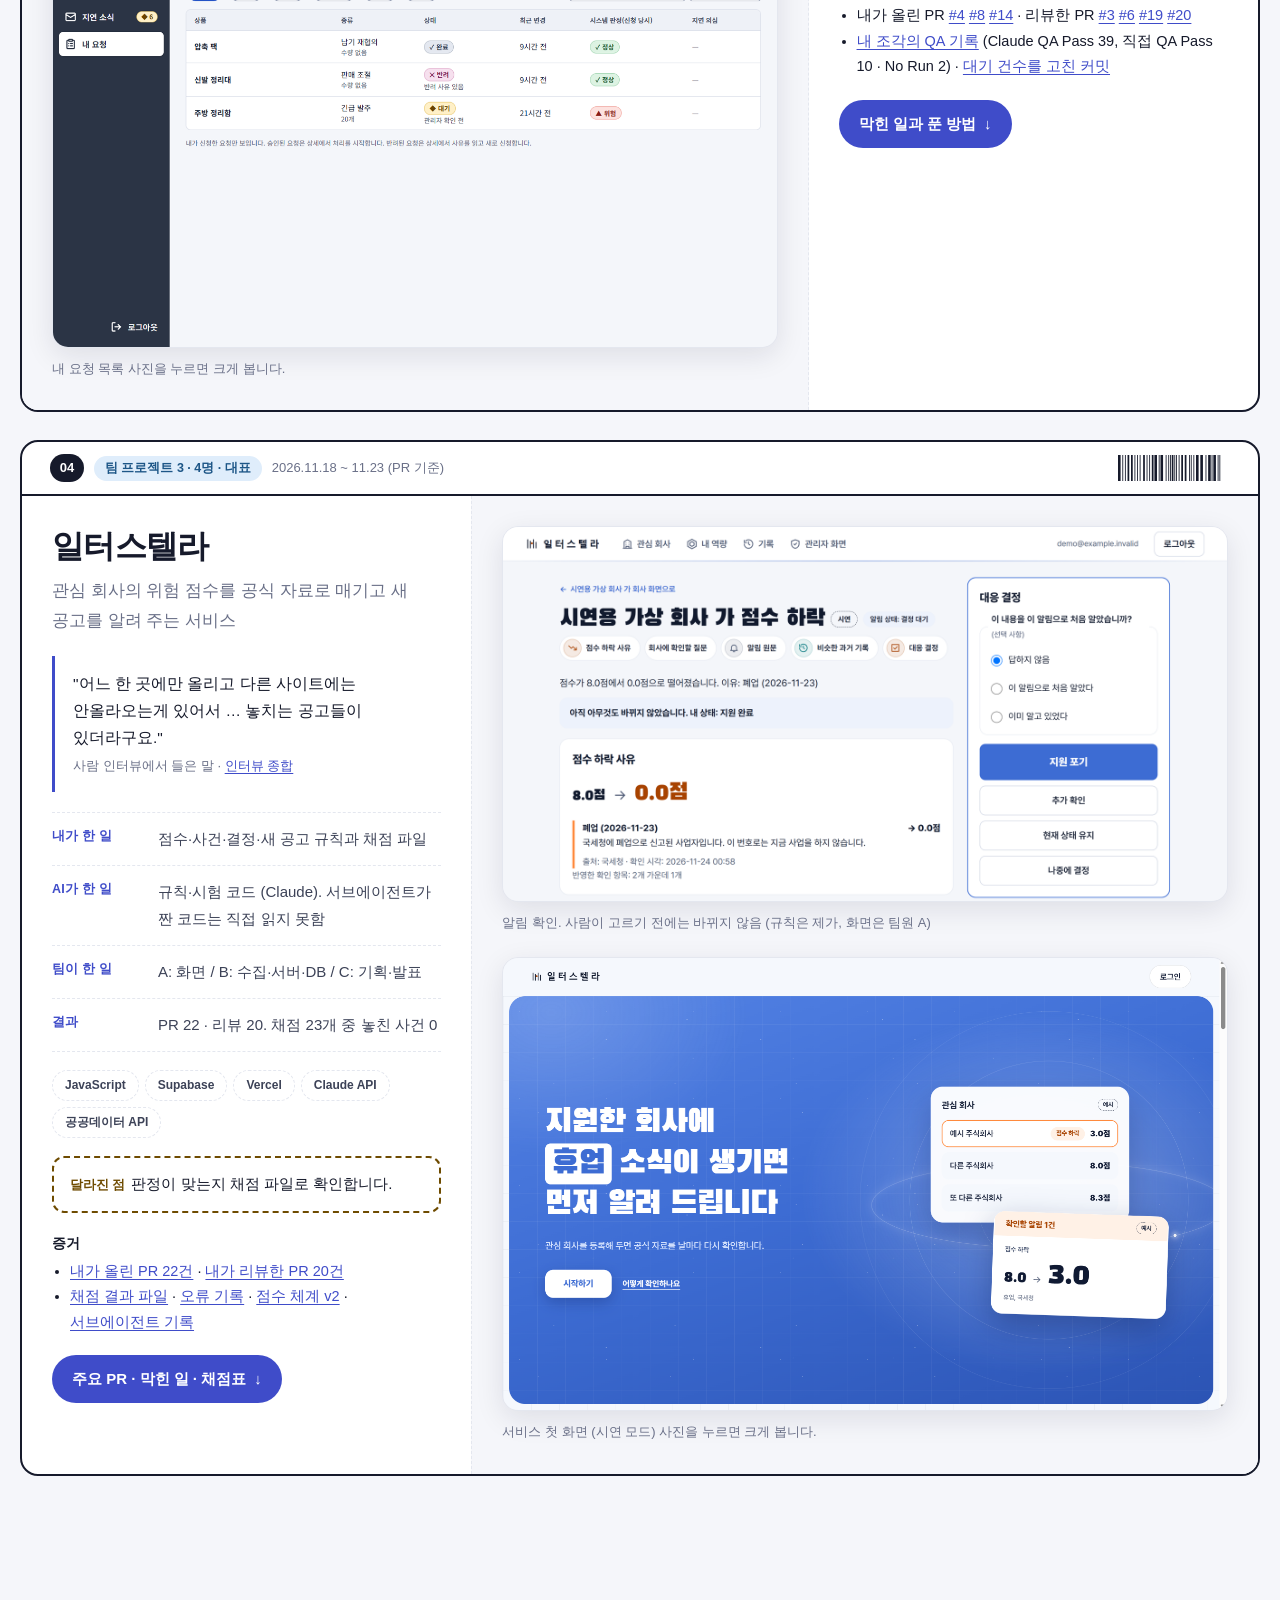
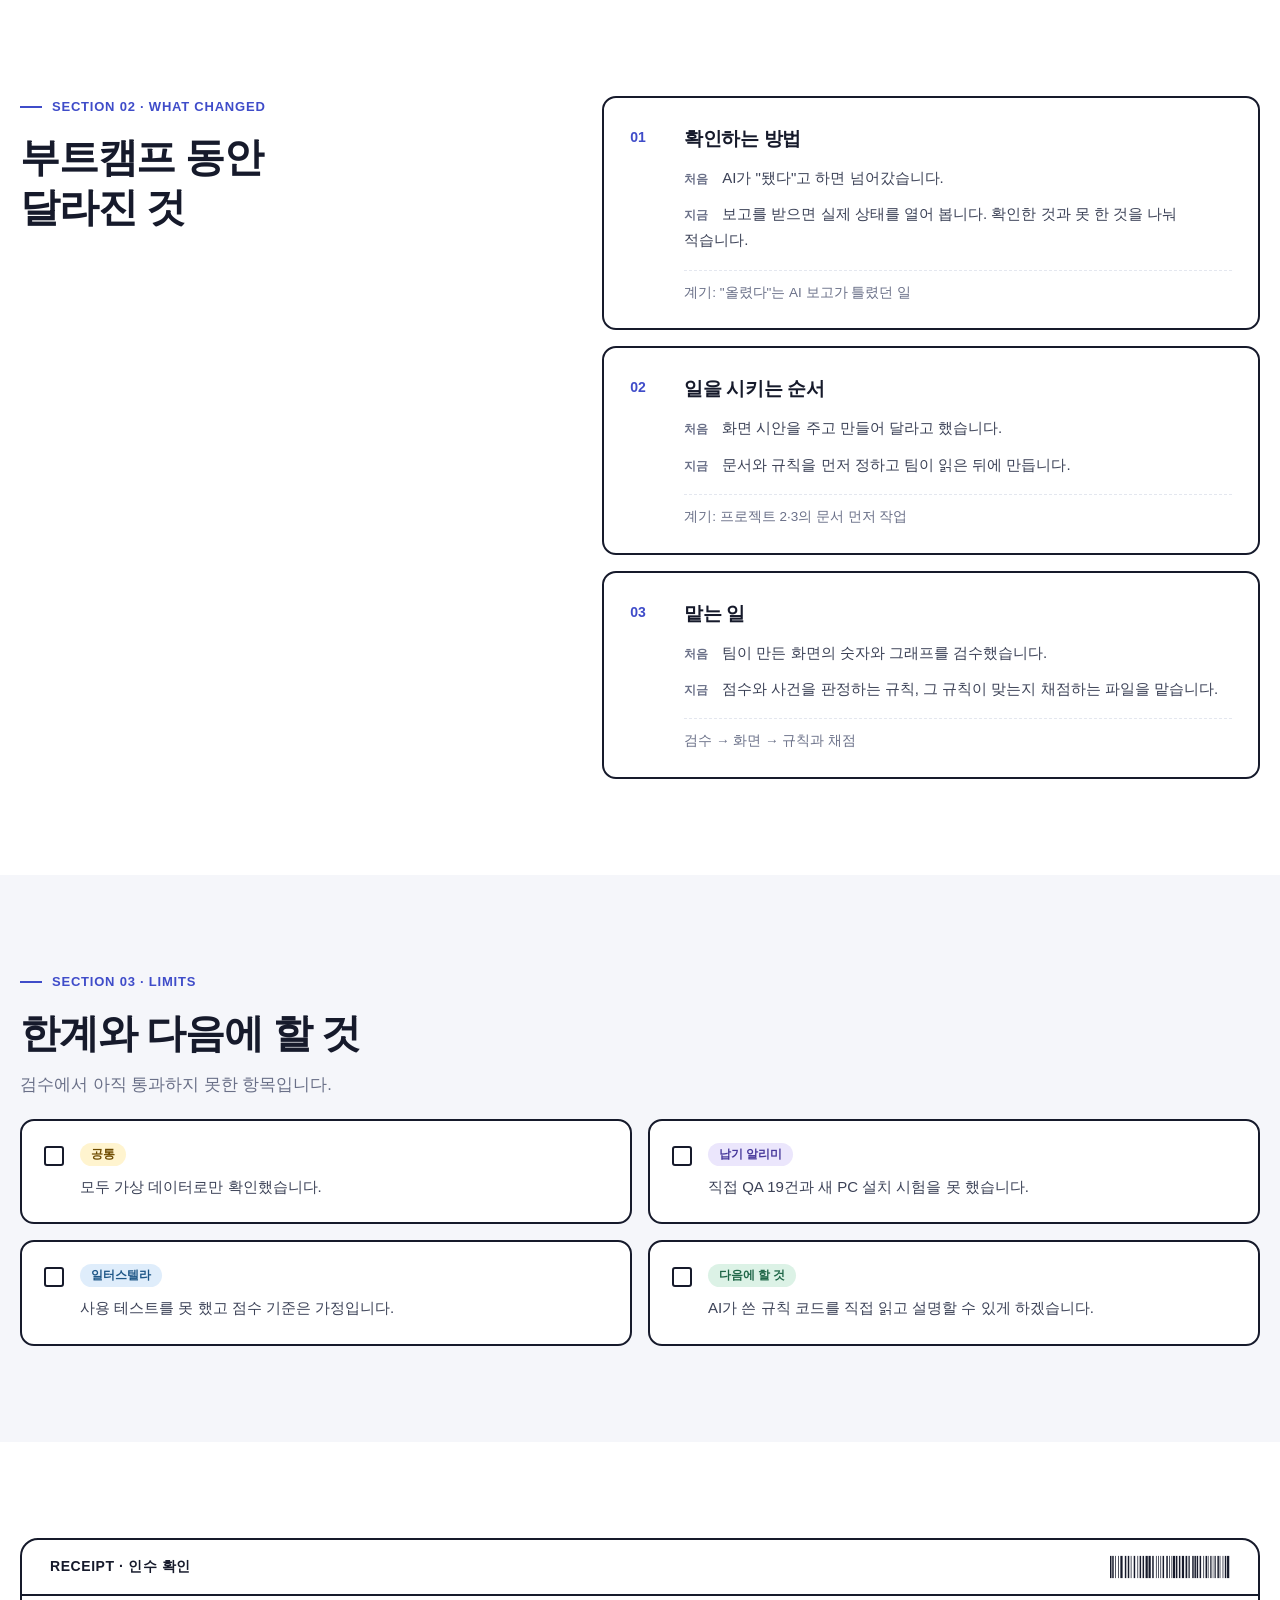
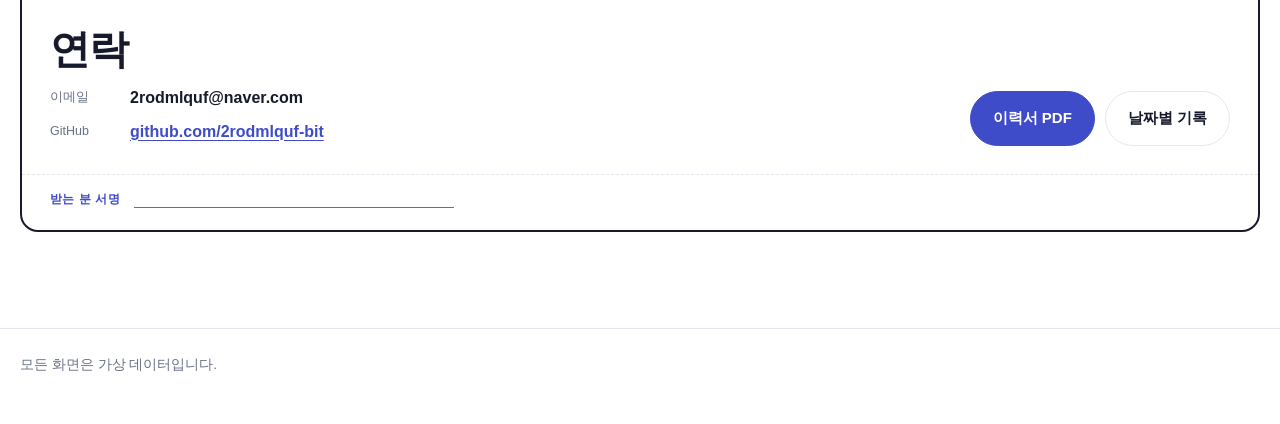
==== commit 8959791b: "포트폴리오 문구와 글꼴 정리" ====
--- a/index.html
+++ b/index.html
@@ -6,7 +6,7 @@
   <meta name="robots" content="noindex, nofollow">
   <title>최영완 | 물류 현장에서 출발한 업무 도구 포트폴리오</title>
   <meta name="description" content="물류 현장 출신이 AI와 함께 업무 도구를 만든 기록. 프로젝트 1·2·3과 납기 알리미.">
-  <link rel="stylesheet" href="style.css?v=17">
+  <link rel="stylesheet" href="style.css?v=18">
   <script src="theme.js"></script>
 </head>
 <body>
@@ -113,7 +113,7 @@
       <p class="changed"><b>달라진 점</b>근거 없는 숫자는 화면에서 빼게 했습니다.</p>
       <div class="proof"><b>증거</b><ul>
         <li><a href="https://github.com/DH99-03/LS_Rokets/commits/%EC%B5%9C%EC%98%81%EC%99%84_test">팀 저장소의 내 작업 브랜치 커밋 기록</a></li>
-        <li>시험 결과 숫자의 출처는 발표 자료와 발표 대본입니다. 저장소 밖에 있어 링크를 걸지 못했습니다.</li>
+        <li>숫자 출처: 발표 자료 (저장소 밖이라 링크 없음)</li>
       </ul></div>
       <details class="more"><summary>정한 일과 이유</summary><div>
         <ul class="plain">
@@ -199,8 +199,8 @@
       <dl class="rows">
         <div><dt>문제</dt><dd>위험 상품을 찾아도 조치 기록이 남지 않음</dd></div>
         <div><dt>내가 한 일</dt><dd>요청·승인·관리 화면, 실제 DB로 직접 확인</dd></div>
-        <div><dt>AI가 한 일</dt><dd>코드·시험·QA 문서 (Claude)</dd></div>
-        <div><dt>팀이 한 일</dt><dd>A: DB·위험 상품 화면 / B: 뼈대·로그인·지연 소식</dd></div>
+        <div><dt>AI가 한 일</dt><dd>코드·시험·QA 문서 (Claude). 배포 사이트 입력 검사도 Claude</dd></div>
+        <div><dt>팀이 한 일</dt><dd>A: DB·위험 상품 화면 / B: 뼈대·로그인·지연 소식. 인터뷰는 AI 가상 인물</dd></div>
         <div><dt>결과</dt><dd>PR 5 · 리뷰 4. 대기 건수 오류를 찾아 고침</dd></div>
       </dl>
       <ul class="tags"><li>JavaScript</li><li>Supabase</li><li>Vercel</li><li>GitHub PR</li></ul>
@@ -243,7 +243,7 @@
       </blockquote>
       <dl class="rows">
         <div><dt>내가 한 일</dt><dd>점수·사건·결정·새 공고 규칙과 채점 파일</dd></div>
-        <div><dt>AI가 한 일</dt><dd>규칙·시험 코드 (Claude, 서브에이전트)</dd></div>
+        <div><dt>AI가 한 일</dt><dd>규칙·시험 코드 (Claude). 서브에이전트가 짠 코드는 직접 읽지 못함</dd></div>
         <div><dt>팀이 한 일</dt><dd>A: 화면 / B: 수집·서버·DB / C: 기획·발표</dd></div>
         <div><dt>결과</dt><dd>PR 22 · 리뷰 20. 채점 23개 중 놓친 사건 0</dd></div>
       </dl>
--- a/style.css
+++ b/style.css
@@ -63,7 +63,7 @@
 
 /* 첫 화면: 물류 운송장(송장) 모양. 칸을 나눈 선과 고정폭 글자로 표현하고 색 번짐은 쓰지 않는다 */
 .hero { padding: 56px 0; }
-.mono { font-family: ui-monospace, "Cascadia Mono", Consolas, monospace; letter-spacing: .04em; }
+.mono { font-family: ui-monospace, "Cascadia Mono", Consolas, "Pretendard", "Malgun Gothic", "Apple SD Gothic Neo", sans-serif; letter-spacing: .04em; }
 .waybill { border: 2px solid var(--ink); border-radius: 18px; background: var(--bg); overflow: hidden; }
 .wb-head { display: flex; justify-content: space-between; align-items: center; gap: 16px; padding: 16px 28px; border-bottom: 2px solid var(--ink); }
 .wb-head p { margin: 0; font-size: 14px; font-weight: 700; }
@@ -72,7 +72,7 @@
 .wb-main { display: grid; grid-template-columns: 1.55fr 1fr; }
 .wb-from { padding: 32px 36px 30px 28px; border-right: 1px dashed var(--line); }
 .wb-track { padding: 32px 28px 28px; background: var(--alt); }
-.label { margin: 0 0 6px; font-size: 12px; font-weight: 700; letter-spacing: .08em; color: var(--accent); font-family: ui-monospace, "Cascadia Mono", Consolas, monospace; }
+.label { margin: 0 0 6px; font-size: 12px; font-weight: 700; letter-spacing: .08em; color: var(--accent); font-family: ui-monospace, "Cascadia Mono", Consolas, "Pretendard", "Malgun Gothic", "Apple SD Gothic Neo", sans-serif; }
 .place { margin: 0 0 22px; font-size: 20px; font-weight: 800; letter-spacing: -0.02em; }
 .place span { display: block; font-size: 14px; font-weight: 500; color: var(--muted); letter-spacing: 0; }
 .hero h1 { font-size: 50px; line-height: 1.25; letter-spacing: -0.04em; margin: 4px 0 18px; font-weight: 800; padding-top: 22px; border-top: 1px dashed var(--line); }
@@ -84,7 +84,7 @@
 .track li:last-child { padding-bottom: 0; }
 .track li::before { content: ""; position: absolute; left: -3px; top: 3px; width: 14px; height: 14px; border-radius: 50%; background: var(--dot, var(--muted)); border: 3px solid var(--alt); }
 .track .t-p1 { --dot: var(--p1-ink); } .track .t-nb { --dot: var(--nb-ink); } .track .t-p2 { --dot: var(--p2-ink); } .track .t-p3 { --dot: var(--p3-ink); }
-.track time { display: block; font-size: 12.5px; color: var(--muted); font-family: ui-monospace, "Cascadia Mono", Consolas, monospace; }
+.track time { display: block; font-size: 12.5px; color: var(--muted); font-family: ui-monospace, "Cascadia Mono", Consolas, "Pretendard", "Malgun Gothic", "Apple SD Gothic Neo", sans-serif; }
 .track b, .track a { display: block; font-weight: 700; color: var(--ink); text-decoration: none; line-height: 1.45; }
 .track a:hover { color: var(--accent); }
 .track span { display: block; font-size: 13.5px; color: var(--muted); line-height: 1.5; }
@@ -240,7 +240,7 @@
 .proj .shot figure:last-child figcaption::after { content: " 사진을 누르면 크게 봅니다."; }
 
 /* ===== 아래 구역도 운송장(송장) 모양으로 맞춘다: 진한 테두리, 점선 칸, 고정폭 글자 ===== */
-.eyebrow { font-family: ui-monospace, "Cascadia Mono", Consolas, monospace; letter-spacing: .06em; }
+.eyebrow { font-family: ui-monospace, "Cascadia Mono", Consolas, "Pretendard", "Malgun Gothic", "Apple SD Gothic Neo", sans-serif; letter-spacing: .06em; }
 .barcode.sm { width: 120px; height: 26px; }
 section.alt { background: var(--alt); }
 
@@ -252,12 +252,12 @@
 
 /* 여정 줄 = 배송 추적 점선 */
 .steps::before { background: none; border-top: 2px dashed var(--line); height: 0; }
-.steps small { font-family: ui-monospace, "Cascadia Mono", Consolas, monospace; }
+.steps small { font-family: ui-monospace, "Cascadia Mono", Consolas, "Pretendard", "Malgun Gothic", "Apple SD Gothic Neo", sans-serif; }
 
 /* 프로젝트 카드 = 화물 송장 */
 .proj { display: block; padding: 0; background: var(--bg); border: 2px solid var(--ink); border-radius: 18px; overflow: hidden; }
 .proj-head { display: flex; justify-content: space-between; align-items: center; gap: 16px; padding: 12px 28px; border-bottom: 2px solid var(--ink); }
-.proj-head .meta { margin: 0; font-family: ui-monospace, "Cascadia Mono", Consolas, monospace; font-size: 13px; }
+.proj-head .meta { margin: 0; font-family: ui-monospace, "Cascadia Mono", Consolas, "Pretendard", "Malgun Gothic", "Apple SD Gothic Neo", sans-serif; font-size: 13px; }
 .proj-body { display: grid; grid-template-columns: 1.75fr 1fr; gap: 0; align-items: stretch; }
 .proj.flip .proj-body { grid-template-columns: 1fr 1.75fr; }
 .proj-body > .shot { padding: 30px; background: var(--alt); border-right: 1px dashed var(--line); }
@@ -266,20 +266,20 @@
 .proj-body > * { min-width: 0; }
 .rows { border-top: 1px dashed var(--line); }
 .rows > div { border-bottom: 1px dashed var(--line); }
-.rows dt { font-family: ui-monospace, "Cascadia Mono", Consolas, monospace; font-size: 12.5px; letter-spacing: .02em; }
-.tags li { border-style: dashed; font-family: ui-monospace, "Cascadia Mono", Consolas, monospace; font-size: 12px; }
+.rows dt { font-family: ui-monospace, "Cascadia Mono", Consolas, "Pretendard", "Malgun Gothic", "Apple SD Gothic Neo", sans-serif; font-size: 12.5px; letter-spacing: .02em; }
+.tags li { border-style: dashed; font-family: ui-monospace, "Cascadia Mono", Consolas, "Pretendard", "Malgun Gothic", "Apple SD Gothic Neo", sans-serif; font-size: 12px; }
 .changed { background: transparent; color: var(--ink); border: 2px dashed var(--note-ink); border-radius: 12px; }
-.changed b { font-family: ui-monospace, "Cascadia Mono", Consolas, monospace; font-size: 12.5px; color: var(--note-ink); }
+.changed b { font-family: ui-monospace, "Cascadia Mono", Consolas, "Pretendard", "Malgun Gothic", "Apple SD Gothic Neo", sans-serif; font-size: 12.5px; color: var(--note-ink); }
 
 /* 달라진 것 = 접수증 */
 .cardx { border: 2px solid var(--ink); border-radius: 14px; background: var(--bg); }
-.cardx > span { font-family: ui-monospace, "Cascadia Mono", Consolas, monospace; }
-.cardx p b { font-family: ui-monospace, "Cascadia Mono", Consolas, monospace; font-size: 12px; }
+.cardx > span { font-family: ui-monospace, "Cascadia Mono", Consolas, "Pretendard", "Malgun Gothic", "Apple SD Gothic Neo", sans-serif; }
+.cardx p b { font-family: ui-monospace, "Cascadia Mono", Consolas, "Pretendard", "Malgun Gothic", "Apple SD Gothic Neo", sans-serif; font-size: 12px; }
 
 /* 한계 = 검수 메모 */
 .limits li { border: 2px solid var(--ink); border-radius: 14px; background: var(--bg); position: relative; padding-left: 58px; }
 .limits li::before { content: ""; position: absolute; left: 22px; top: 25px; width: 16px; height: 16px; border: 2px solid var(--ink); border-radius: 3px; }
-.limits li .chip { font-family: ui-monospace, "Cascadia Mono", Consolas, monospace; font-size: 11.5px; }
+.limits li .chip { font-family: ui-monospace, "Cascadia Mono", Consolas, "Pretendard", "Malgun Gothic", "Apple SD Gothic Neo", sans-serif; font-size: 11.5px; }
 
 /* 연락 = 인수 확인 영수증 */
 .contact-box { display: block; padding: 0; background: var(--bg); color: var(--ink); border: 2px solid var(--ink); border-radius: 18px; overflow: hidden; }
@@ -288,7 +288,7 @@
 .cb-body { display: grid; grid-template-columns: 1fr auto; gap: 24px; align-items: end; padding: 28px; }
 .cb-list { margin: 0; display: grid; gap: 6px; }
 .cb-list > div { display: grid; grid-template-columns: 80px 1fr; }
-.cb-list dt { font-family: ui-monospace, "Cascadia Mono", Consolas, monospace; font-size: 12.5px; color: var(--muted); padding-top: 3px; }
+.cb-list dt { font-family: ui-monospace, "Cascadia Mono", Consolas, "Pretendard", "Malgun Gothic", "Apple SD Gothic Neo", sans-serif; font-size: 12.5px; color: var(--muted); padding-top: 3px; }
 .cb-list dd { margin: 0; font-weight: 600; }
 .contact-box .btn { background: var(--accent); color: var(--on-accent); border-color: var(--accent); }
 .contact-box .btn.ghost { background: var(--bg); color: var(--ink); border-color: var(--line); }
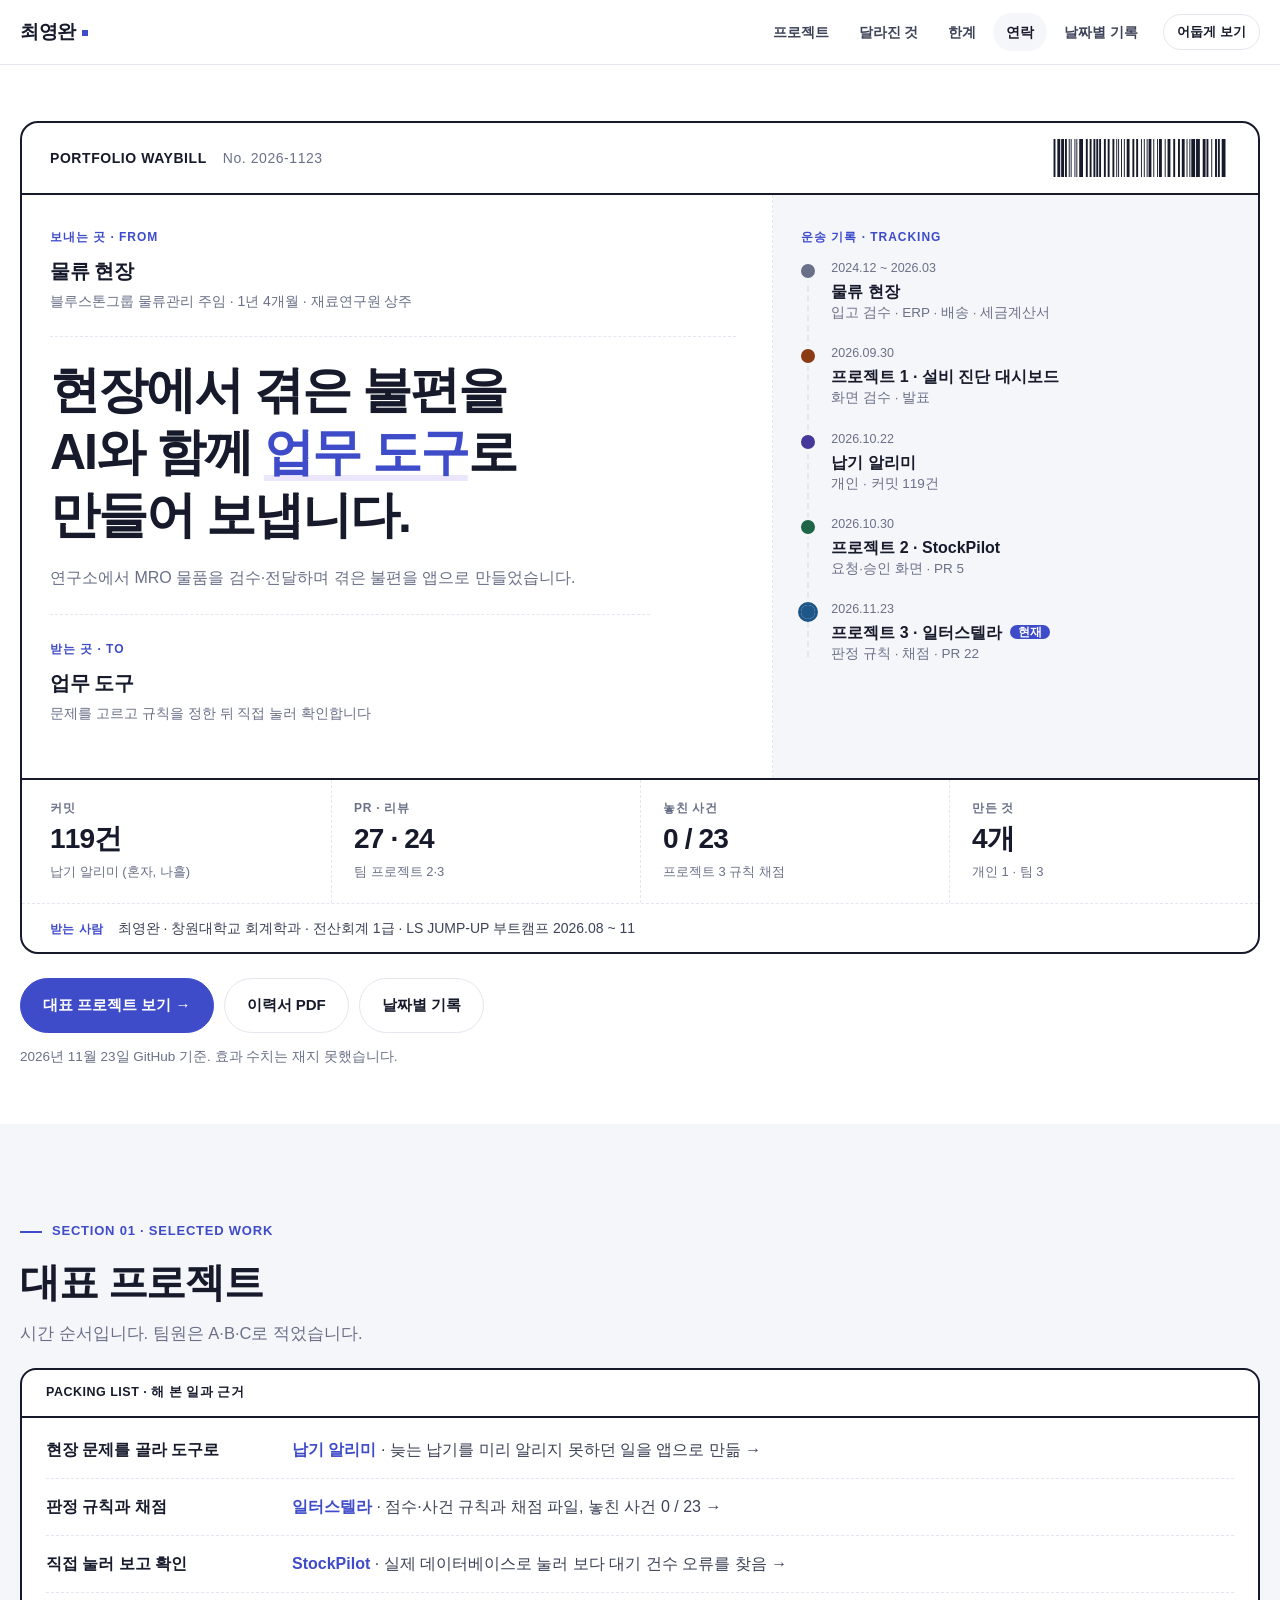
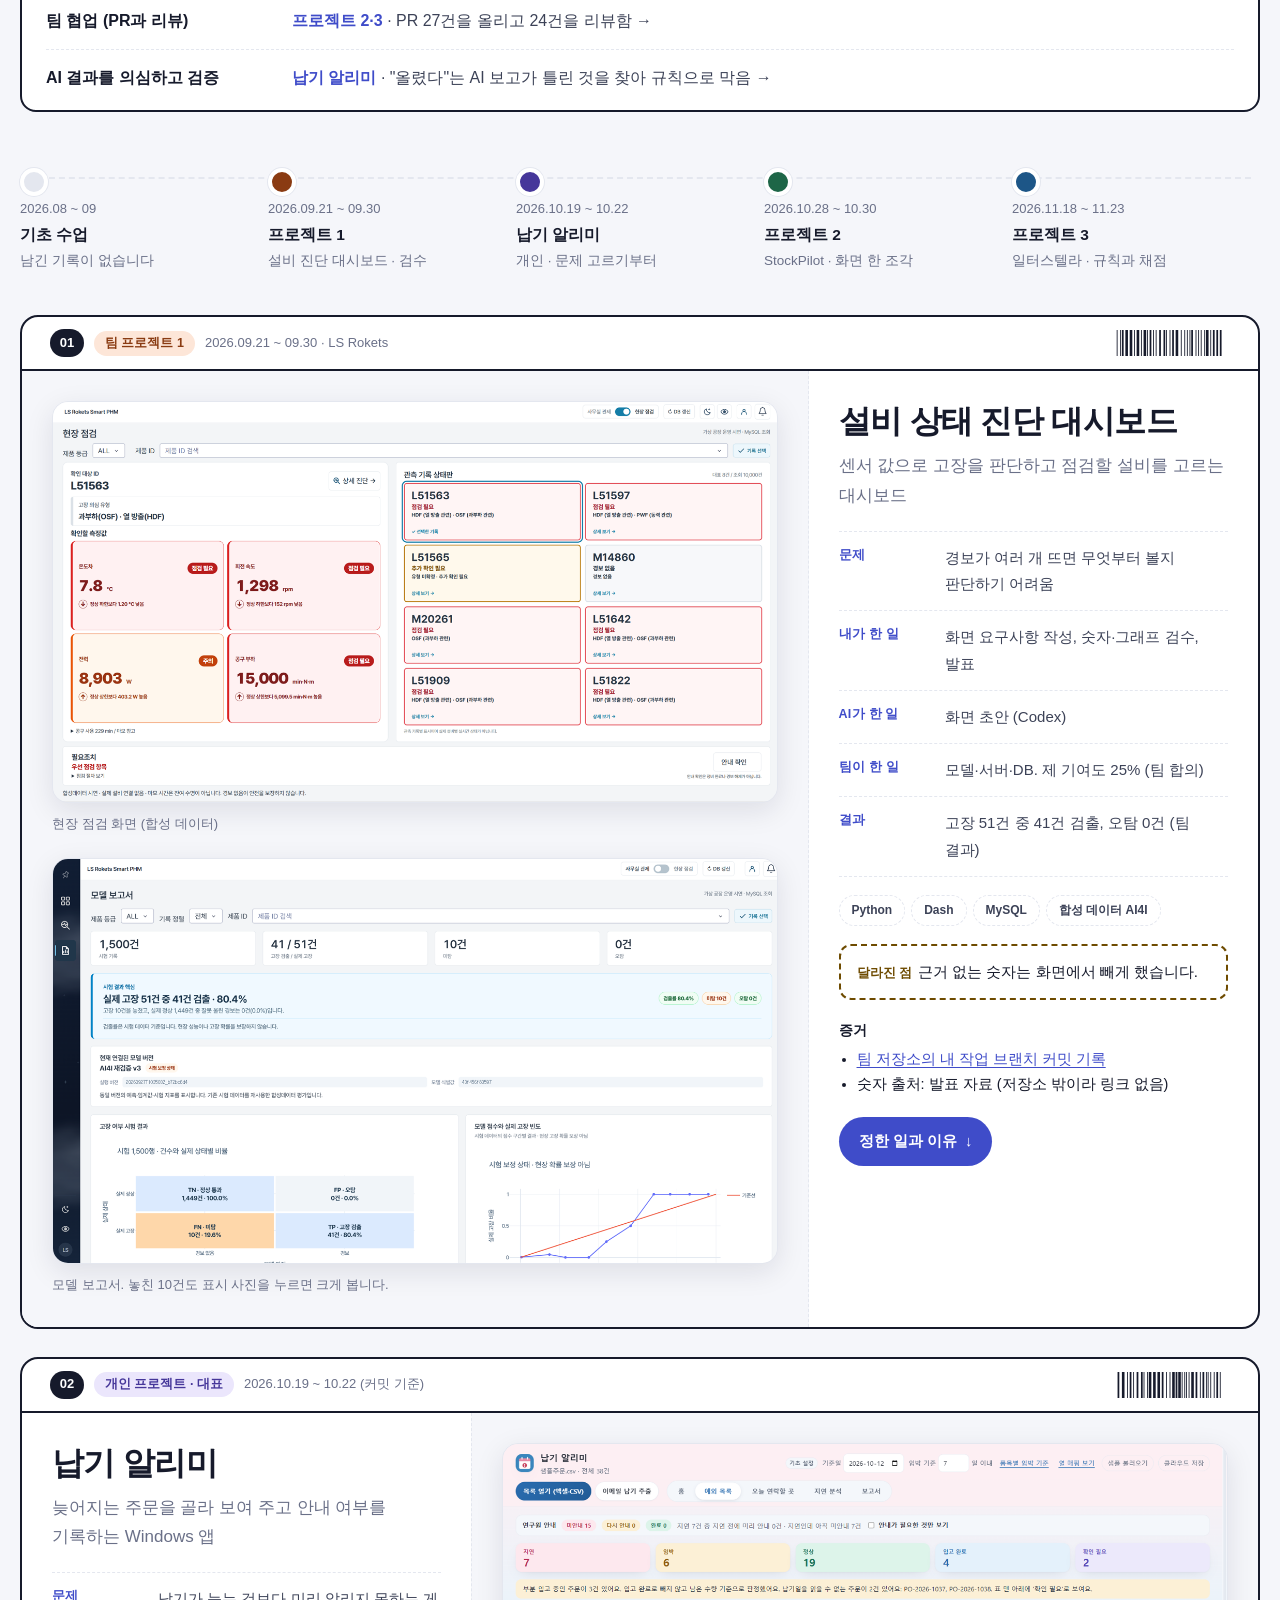
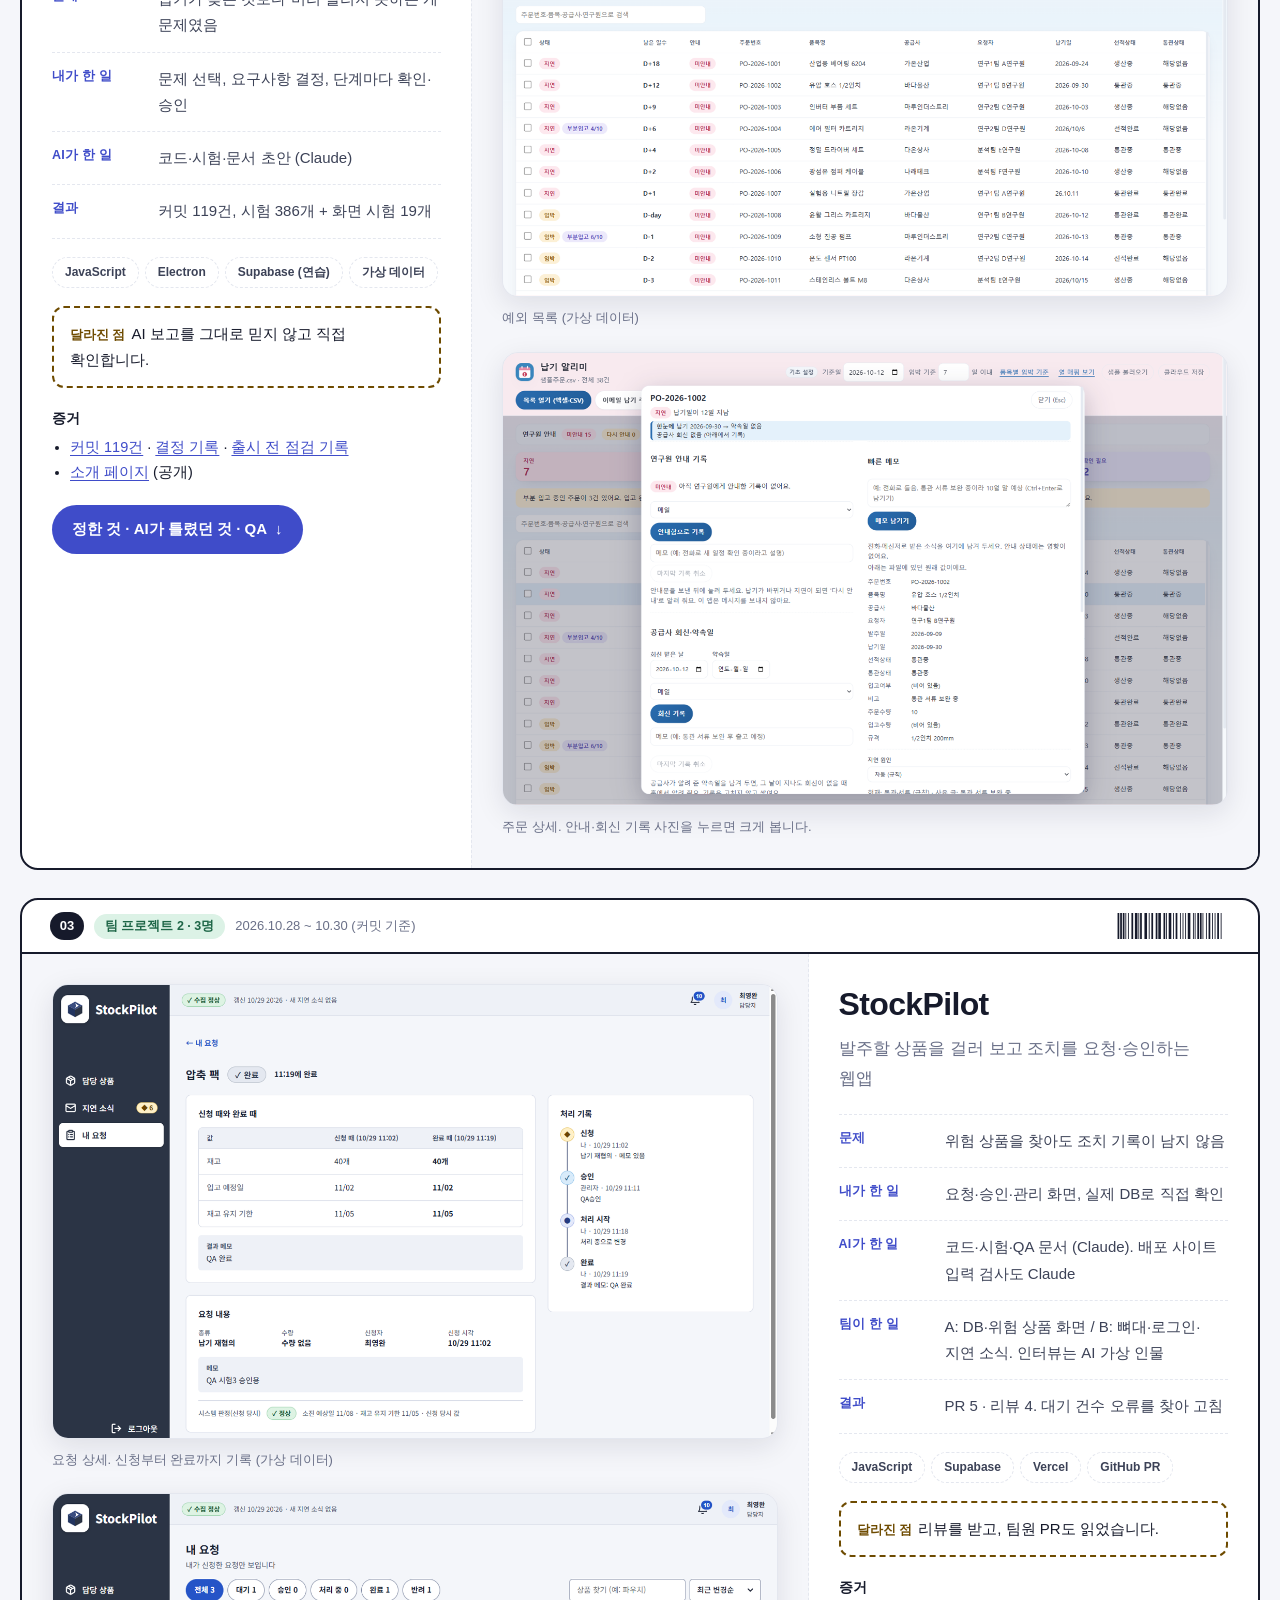
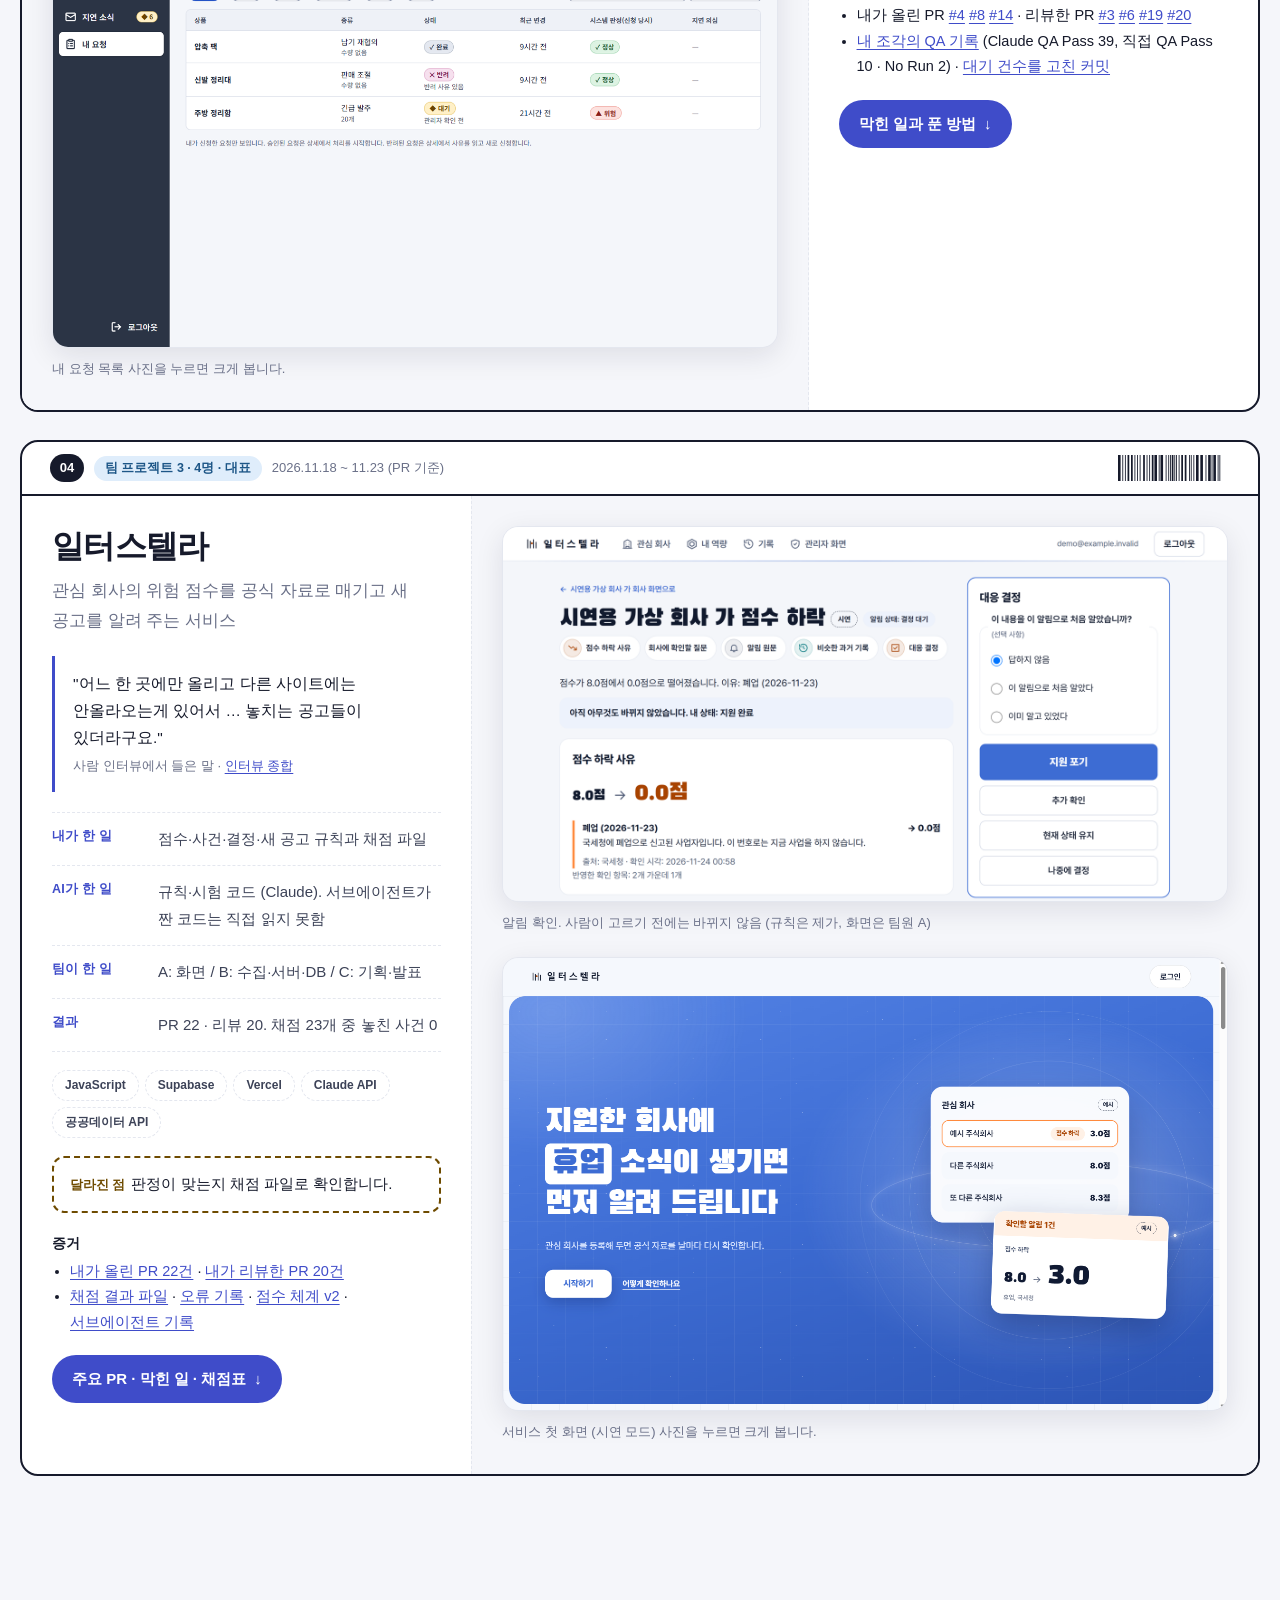
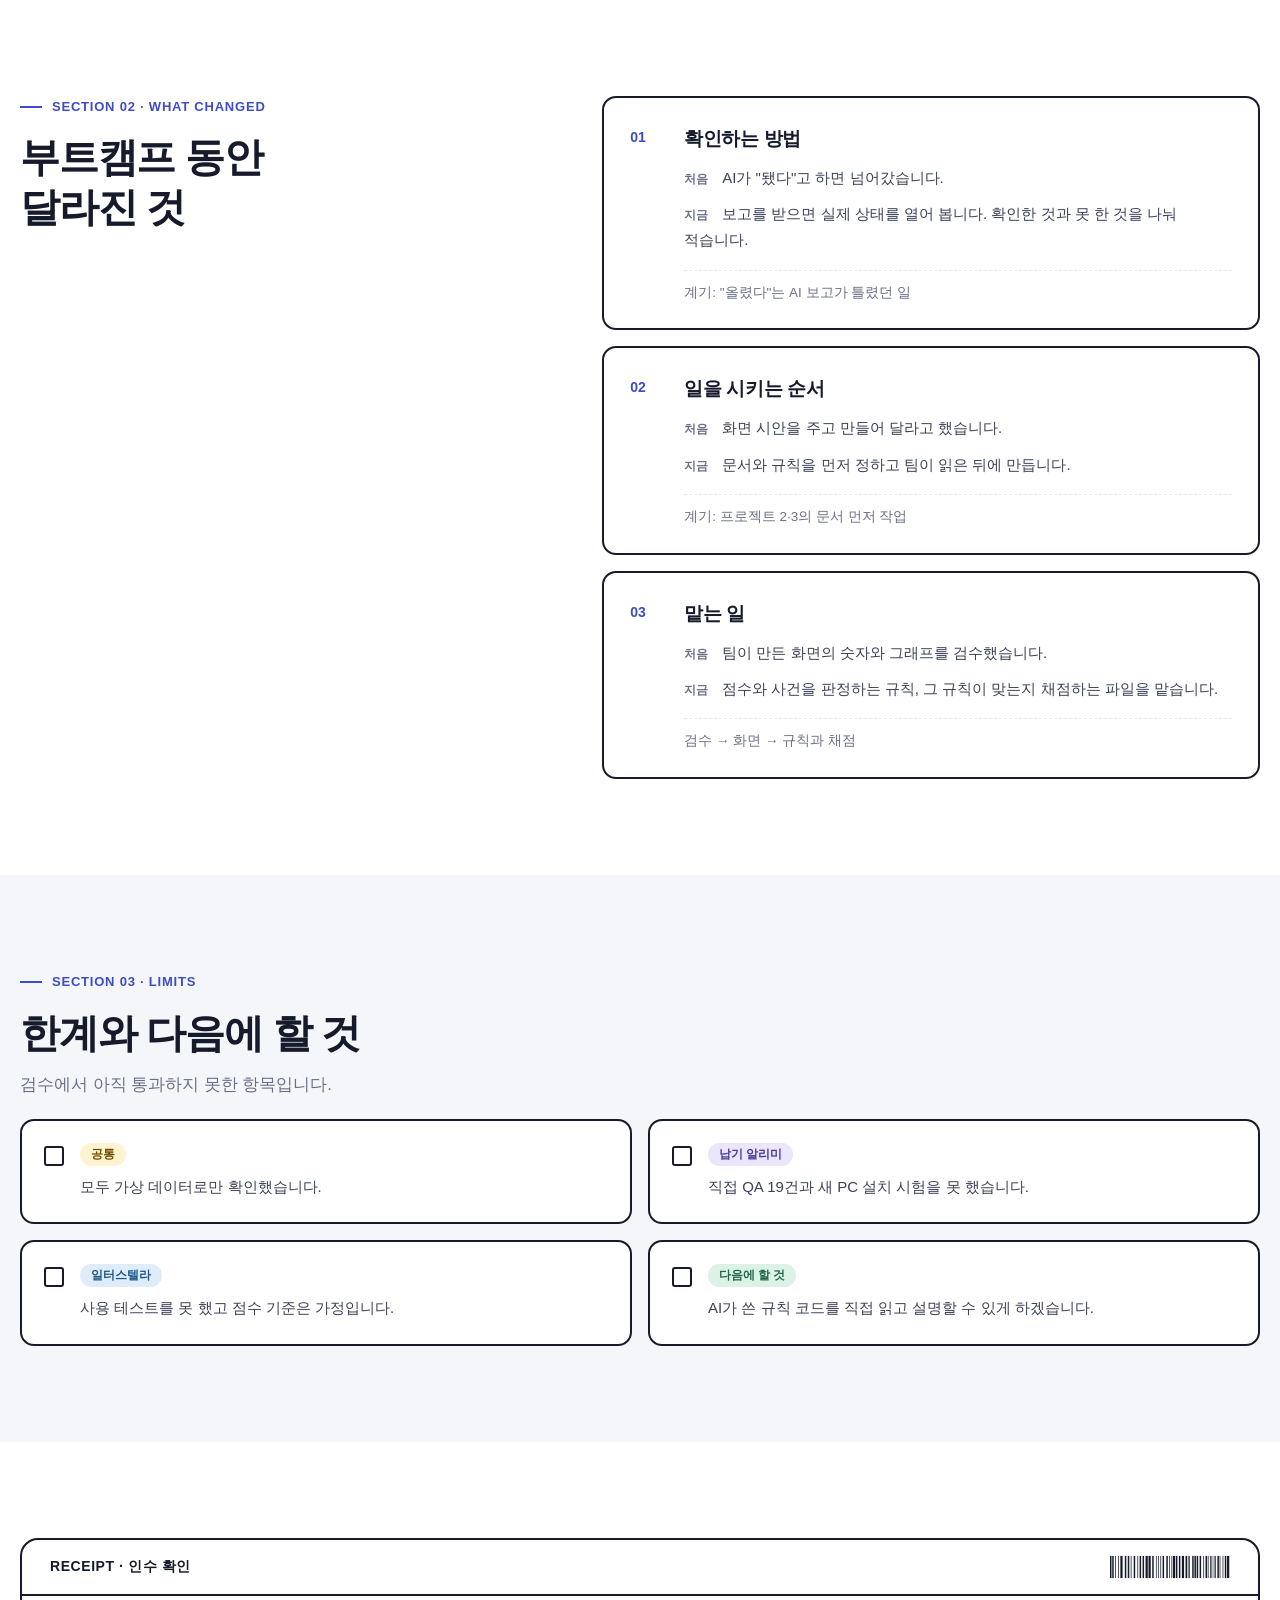
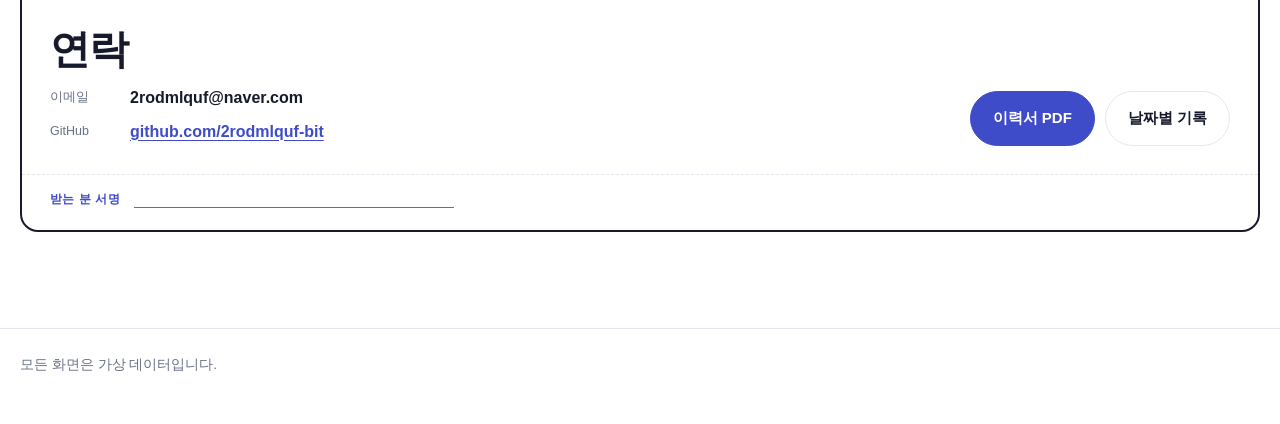
==== commit 7f4ee0cd: "포트폴리오 움직임 효과 추가" ====
--- a/index.html
+++ b/index.html
@@ -6,8 +6,9 @@
   <meta name="robots" content="noindex, nofollow">
   <title>최영완 | 물류 현장에서 출발한 업무 도구 포트폴리오</title>
   <meta name="description" content="물류 현장 출신이 AI와 함께 업무 도구를 만든 기록. 프로젝트 1·2·3과 납기 알리미.">
-  <link rel="stylesheet" href="style.css?v=18">
+  <link rel="stylesheet" href="style.css?v=20">
   <script src="theme.js"></script>
+  <script src="motion.js?v=2"></script>
 </head>
 <body>
 <nav class="top" aria-label="이 페이지 안에서 이동"><div class="wrap">
--- a/style.css
+++ b/style.css
@@ -310,3 +310,52 @@
 }
 .contact-box p { color: inherit; opacity: 1; }
 .contact-box .wb-head p { font-size: 14px; font-weight: 700; }
+
+/* ===== 움직임 (motion.js가 html에 motion을 붙였을 때만. 동작 줄이기를 켠 사람에게는 없음) ===== */
+.top { position: sticky; }
+.read-bar { position: absolute; left: 0; right: 0; bottom: -1px; height: 2px; background: var(--accent); transform: scaleX(0); transform-origin: left center; pointer-events: none; }
+.top a.is-active { background: var(--alt); color: var(--ink); }
+.motion .rv { opacity: 0; transform: translateY(22px); transition: opacity .6s ease, transform .6s cubic-bezier(.2,.7,.2,1); }
+.motion .rv.is-in { opacity: 1; transform: none; }
+/* 운송 기록 점이 차례로 찍힌다 */
+.motion .waybill .track li { opacity: 0; transform: translateX(-8px); transition: opacity .45s ease, transform .45s ease; }
+.motion .waybill.is-in .track li { opacity: 1; transform: none; }
+.motion .waybill.is-in .track li:nth-child(1) { transition-delay: .25s; }
+.motion .waybill.is-in .track li:nth-child(2) { transition-delay: .4s; }
+.motion .waybill.is-in .track li:nth-child(3) { transition-delay: .55s; }
+.motion .waybill.is-in .track li:nth-child(4) { transition-delay: .7s; }
+.motion .waybill.is-in .track li:nth-child(5) { transition-delay: .85s; }
+/* 지금 단계 점이 천천히 깜빡인다 */
+.motion .track .now::after { content: ""; position: absolute; left: -3px; top: 3px; width: 14px; height: 14px; border-radius: 50%; border: 3px solid var(--p3-ink); animation: ping 2.2s ease-out infinite; }
+@keyframes ping { 0% { transform: scale(1); opacity: .7; } 80%, 100% { transform: scale(2.2); opacity: 0; } }
+/* 바코드를 한 번 훑는 빛 */
+.motion .wb-head { position: relative; overflow: hidden; }
+.motion .waybill.is-in .wb-head::after { content: ""; position: absolute; top: 0; bottom: 0; width: 3px; right: 200px; background: var(--accent); opacity: 0; animation: scan 1.4s ease .3s 1; }
+@keyframes scan { 0% { opacity: .9; transform: translateX(0); } 100% { opacity: 0; transform: translateX(190px); } }
+/* 달라진 점 도장이 찍히듯 */
+.motion .proj .changed { transform: scale(1.06) rotate(-1deg); opacity: 0; transition: transform .35s cubic-bezier(.3,1.6,.5,1) .35s, opacity .2s ease .35s; }
+.motion .proj.is-in .changed { transform: none; opacity: 1; }
+/* 카드와 사진에 손을 올리면 */
+.proj, .cardx, .limits li, .skills { transition: box-shadow .2s ease, transform .2s ease; }
+.proj:hover, .cardx:hover { box-shadow: 6px 6px 0 var(--ink); transform: translate(-2px, -2px); }
+.motion .proj.rv.is-in:hover, .motion .cardx.rv.is-in:hover { transform: translate(-2px, -2px); }
+.zoom img { transition: transform .3s ease; }
+.zoom:hover img { transform: scale(1.015); }
+.skills .row { transition: background .15s ease; }
+.skills .row:hover { background: var(--alt); }
+.btn { transition: transform .15s ease, filter .15s ease; }
+.btn:hover { transform: translateY(-1px); }
+@media (prefers-reduced-motion: reduce) {
+  .proj:hover, .cardx:hover, .btn:hover, .zoom:hover img { transform: none; }
+  .motion .track .now::after { animation: none; display: none; }
+}
+/* 날짜별 기록 표는 휴대폰에서 칸을 위아래로 쌓는다(가운데 칸이 한 글자 폭으로 좁아지지 않게) */
+@media (max-width: 620px) {
+  table.log { display: block; overflow: visible; }
+  table.log tbody, table.log tr, table.log td { display: block; }
+  table.log tr:first-child { display: none; }
+  table.log tr { padding: 12px 14px; border-bottom: 1px solid var(--line); }
+  table.log tr:last-child { border-bottom: 0; }
+  table.log td { border: 0; padding: 2px 0; min-width: 0; }
+  table.log td:last-child { font-size: 13px; }
+}
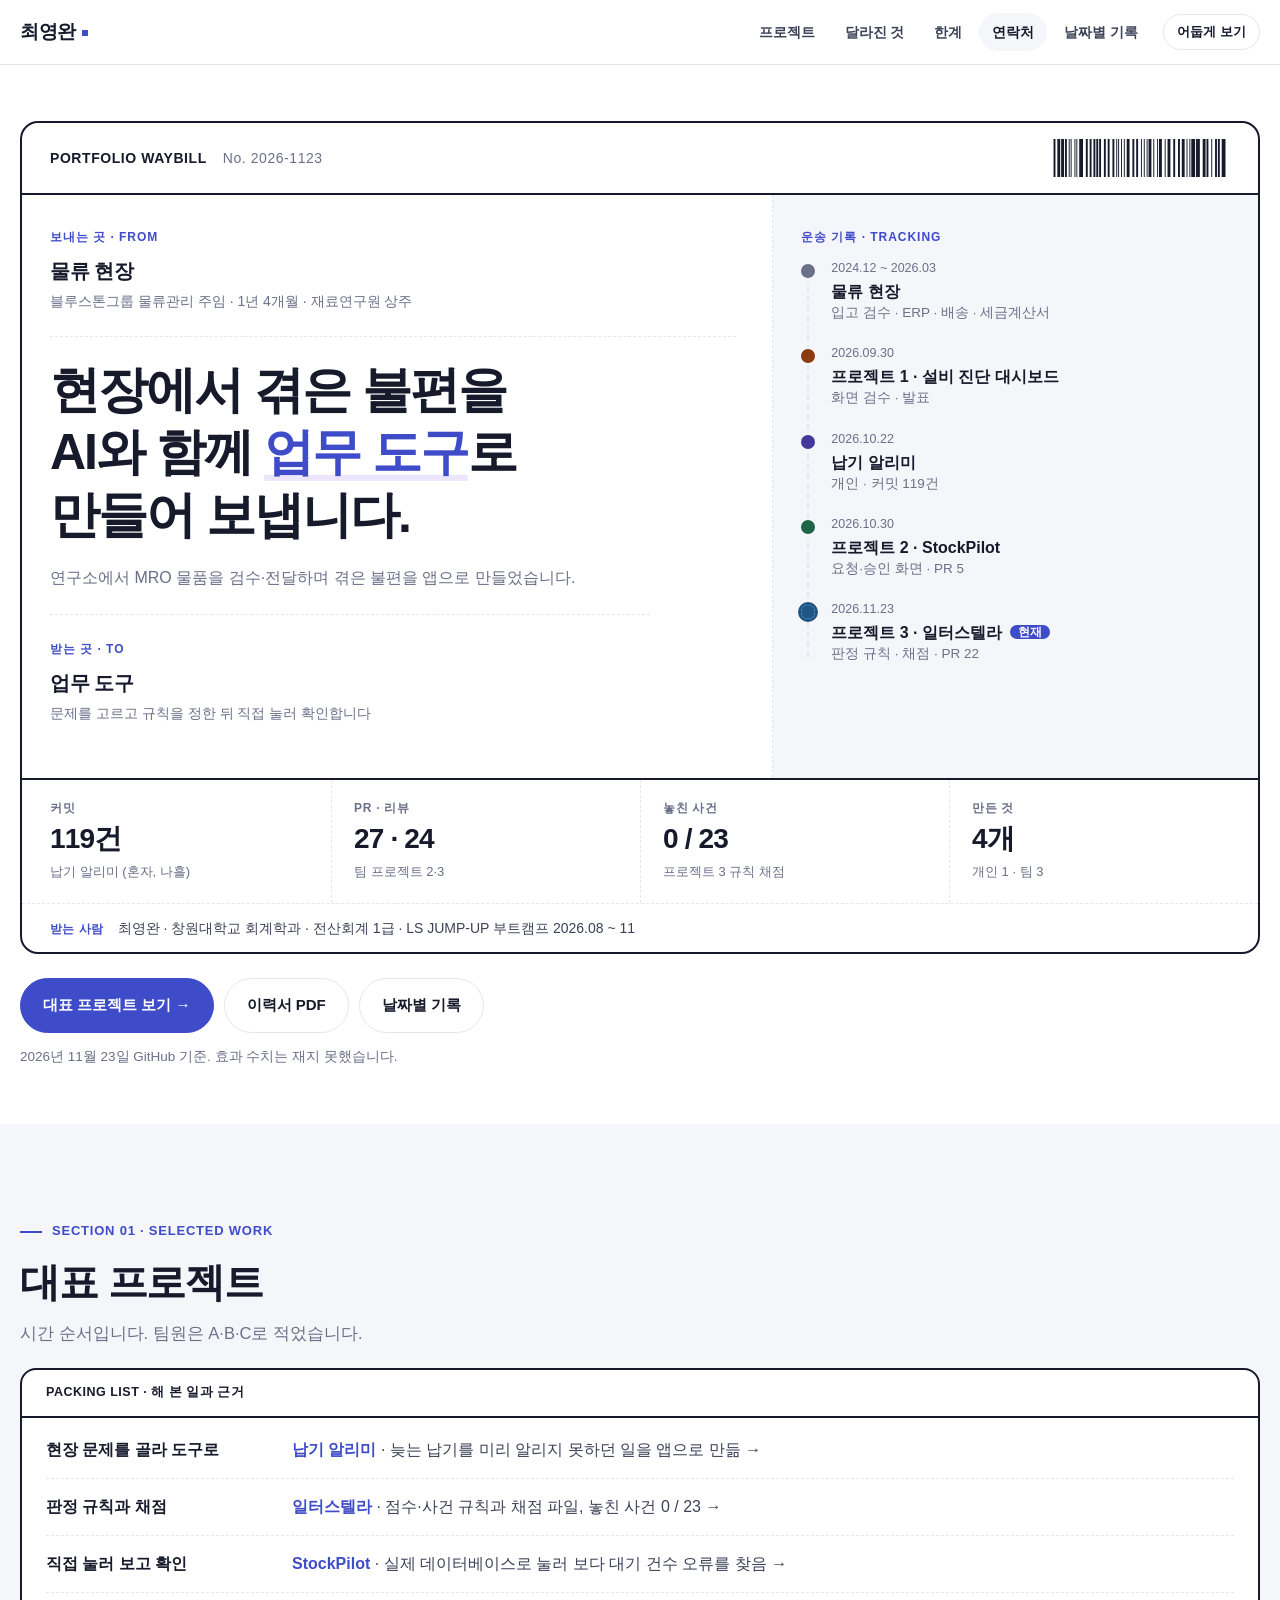
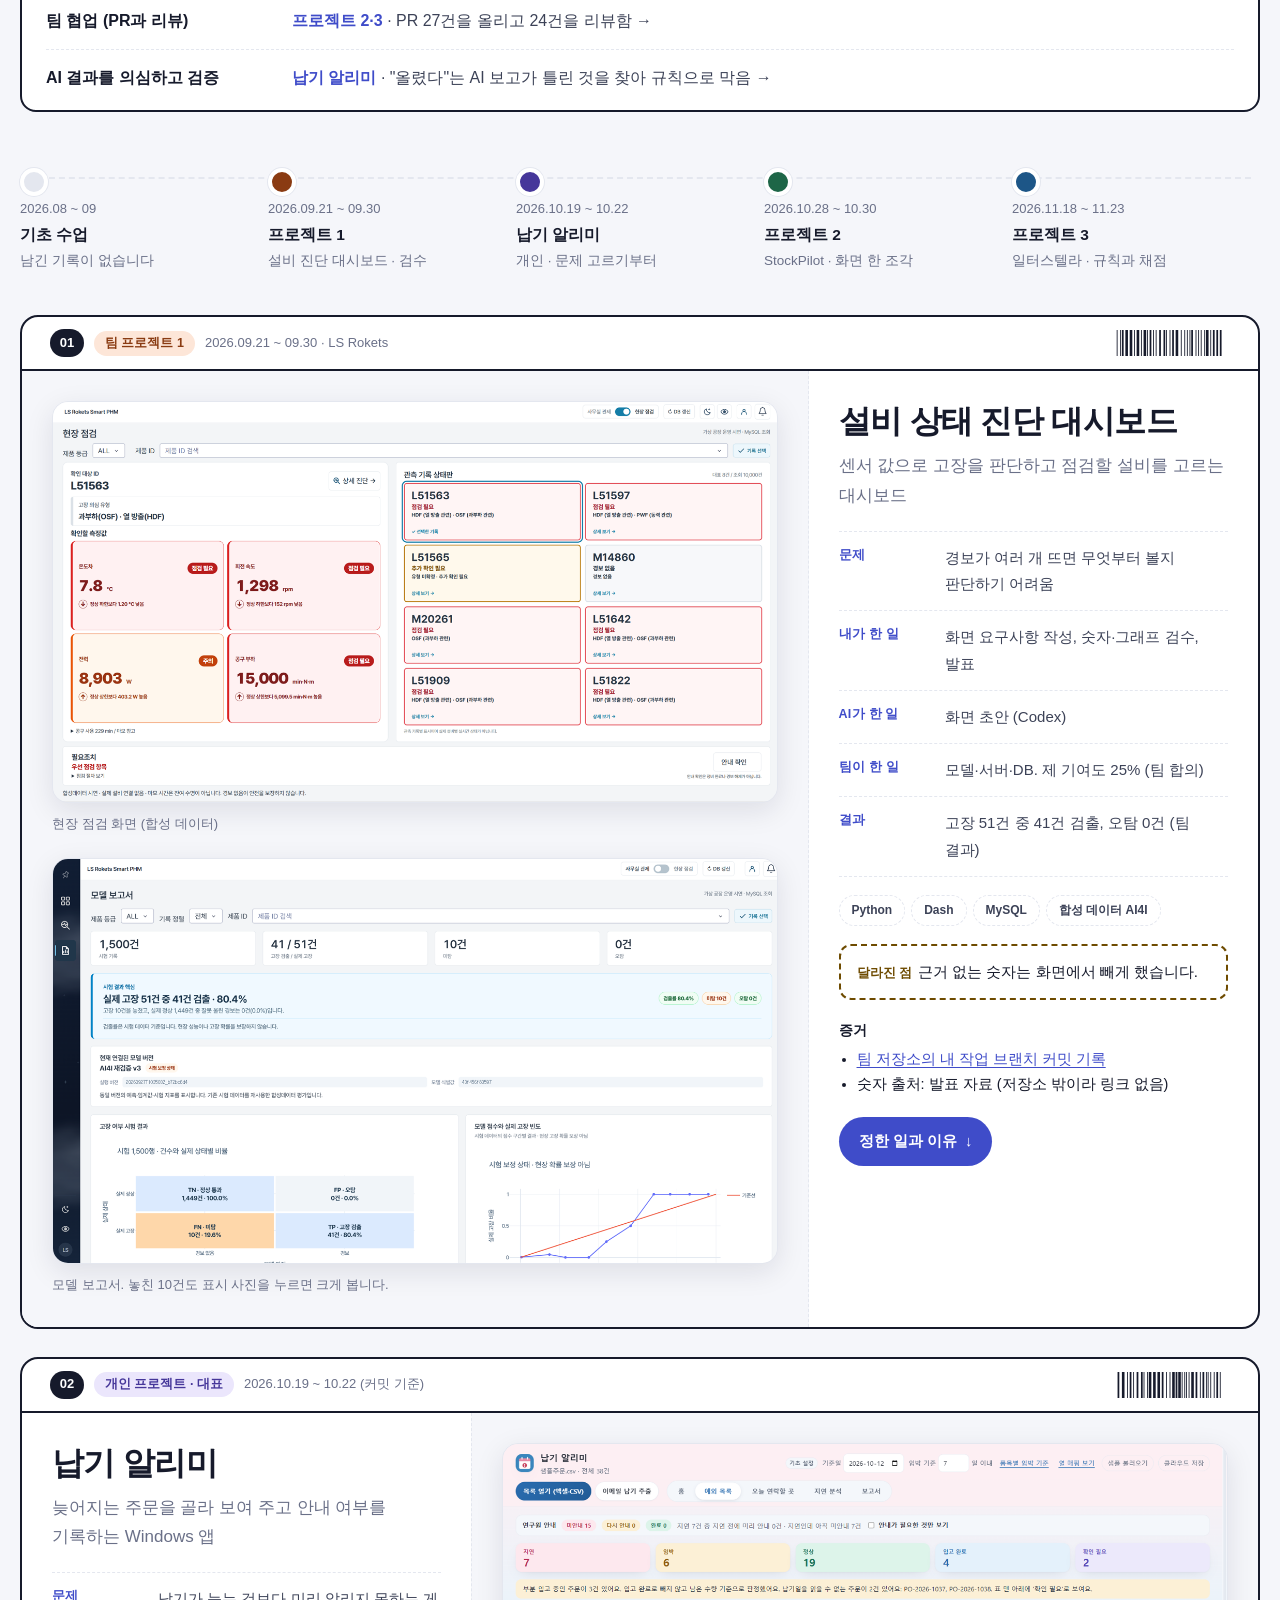
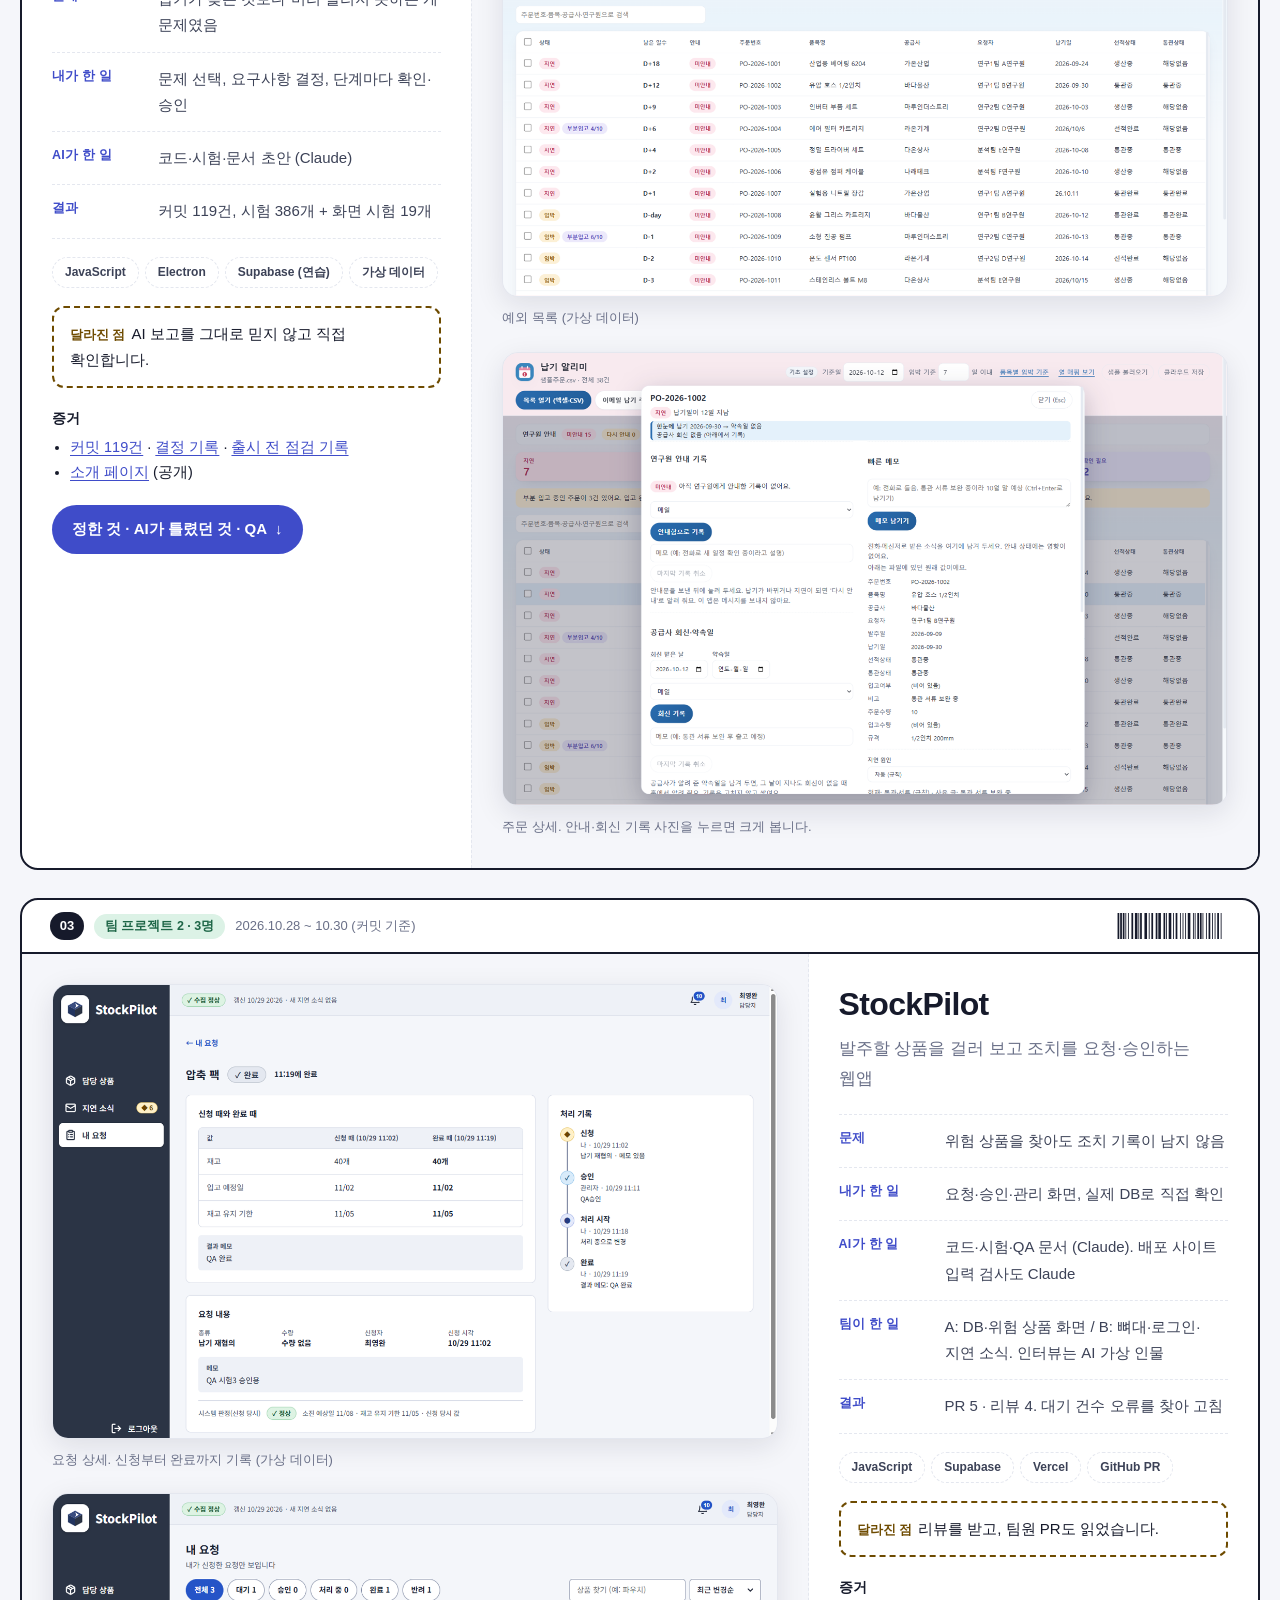
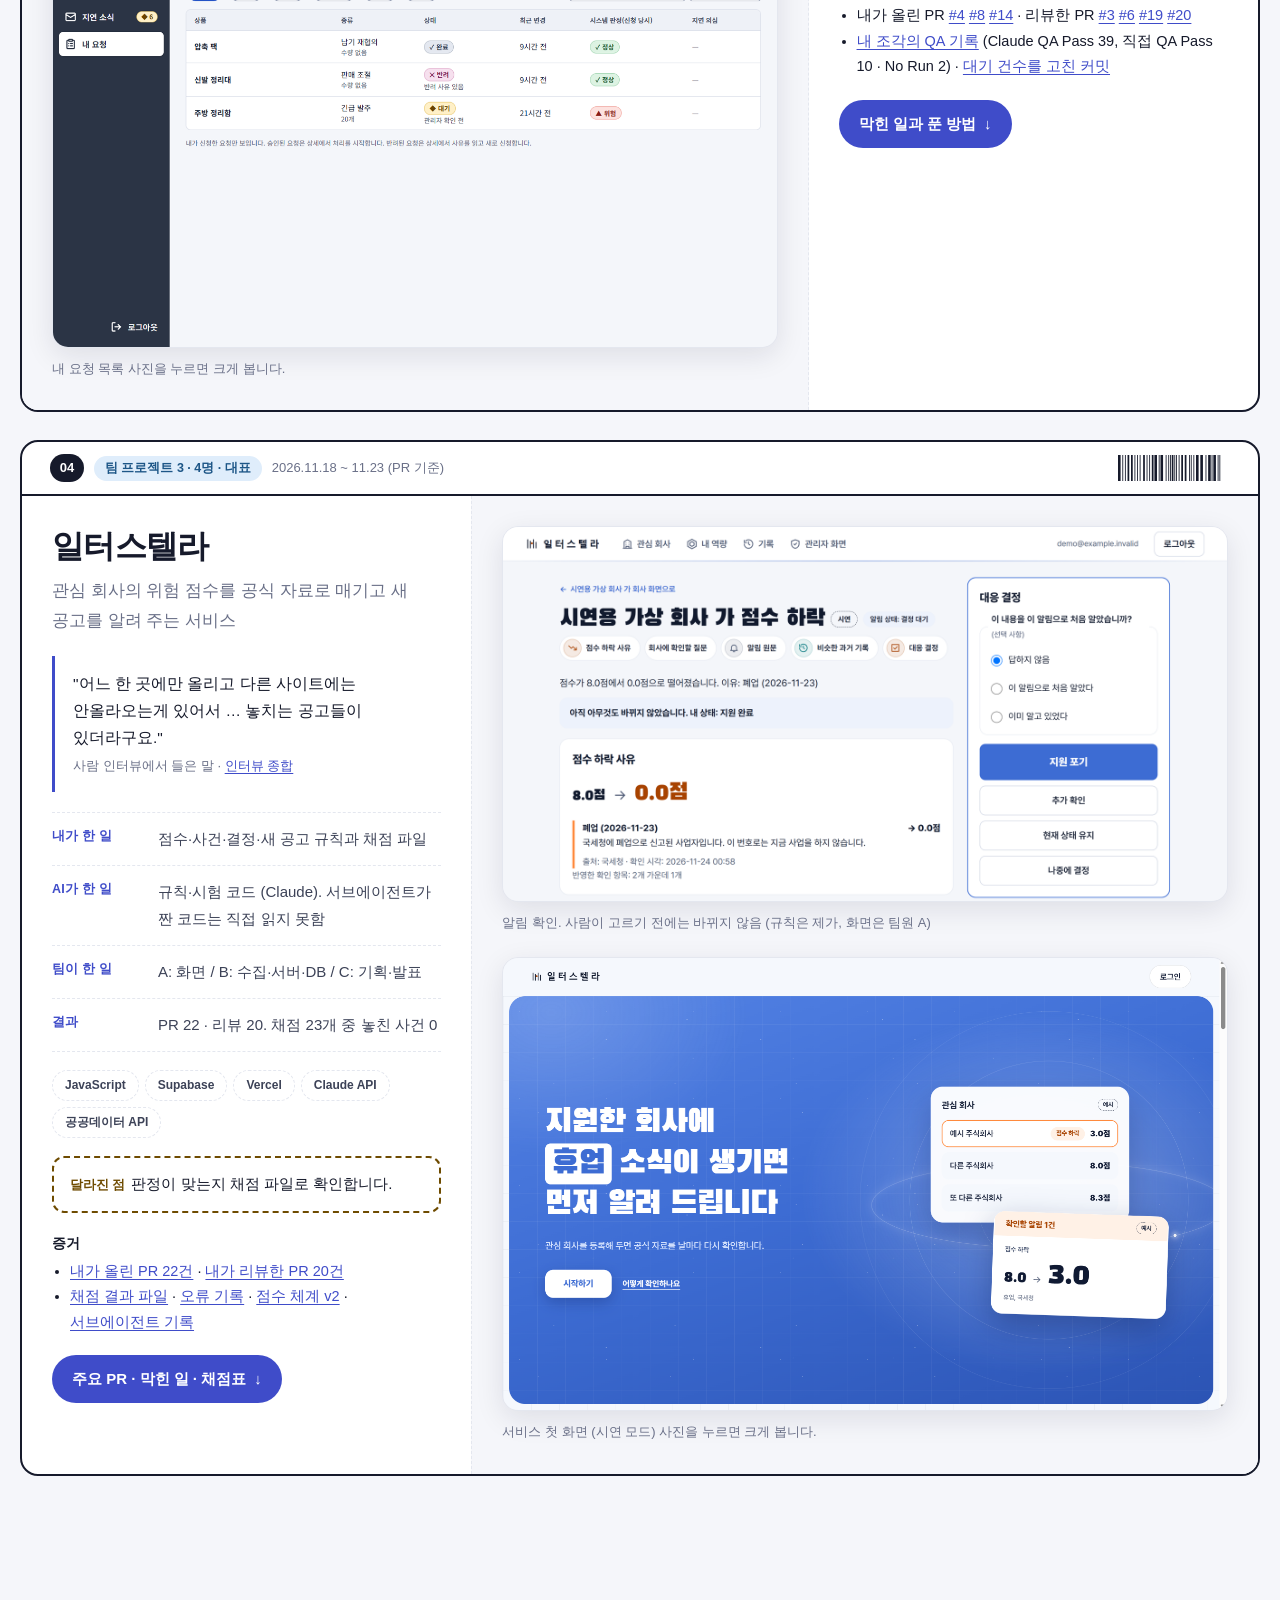
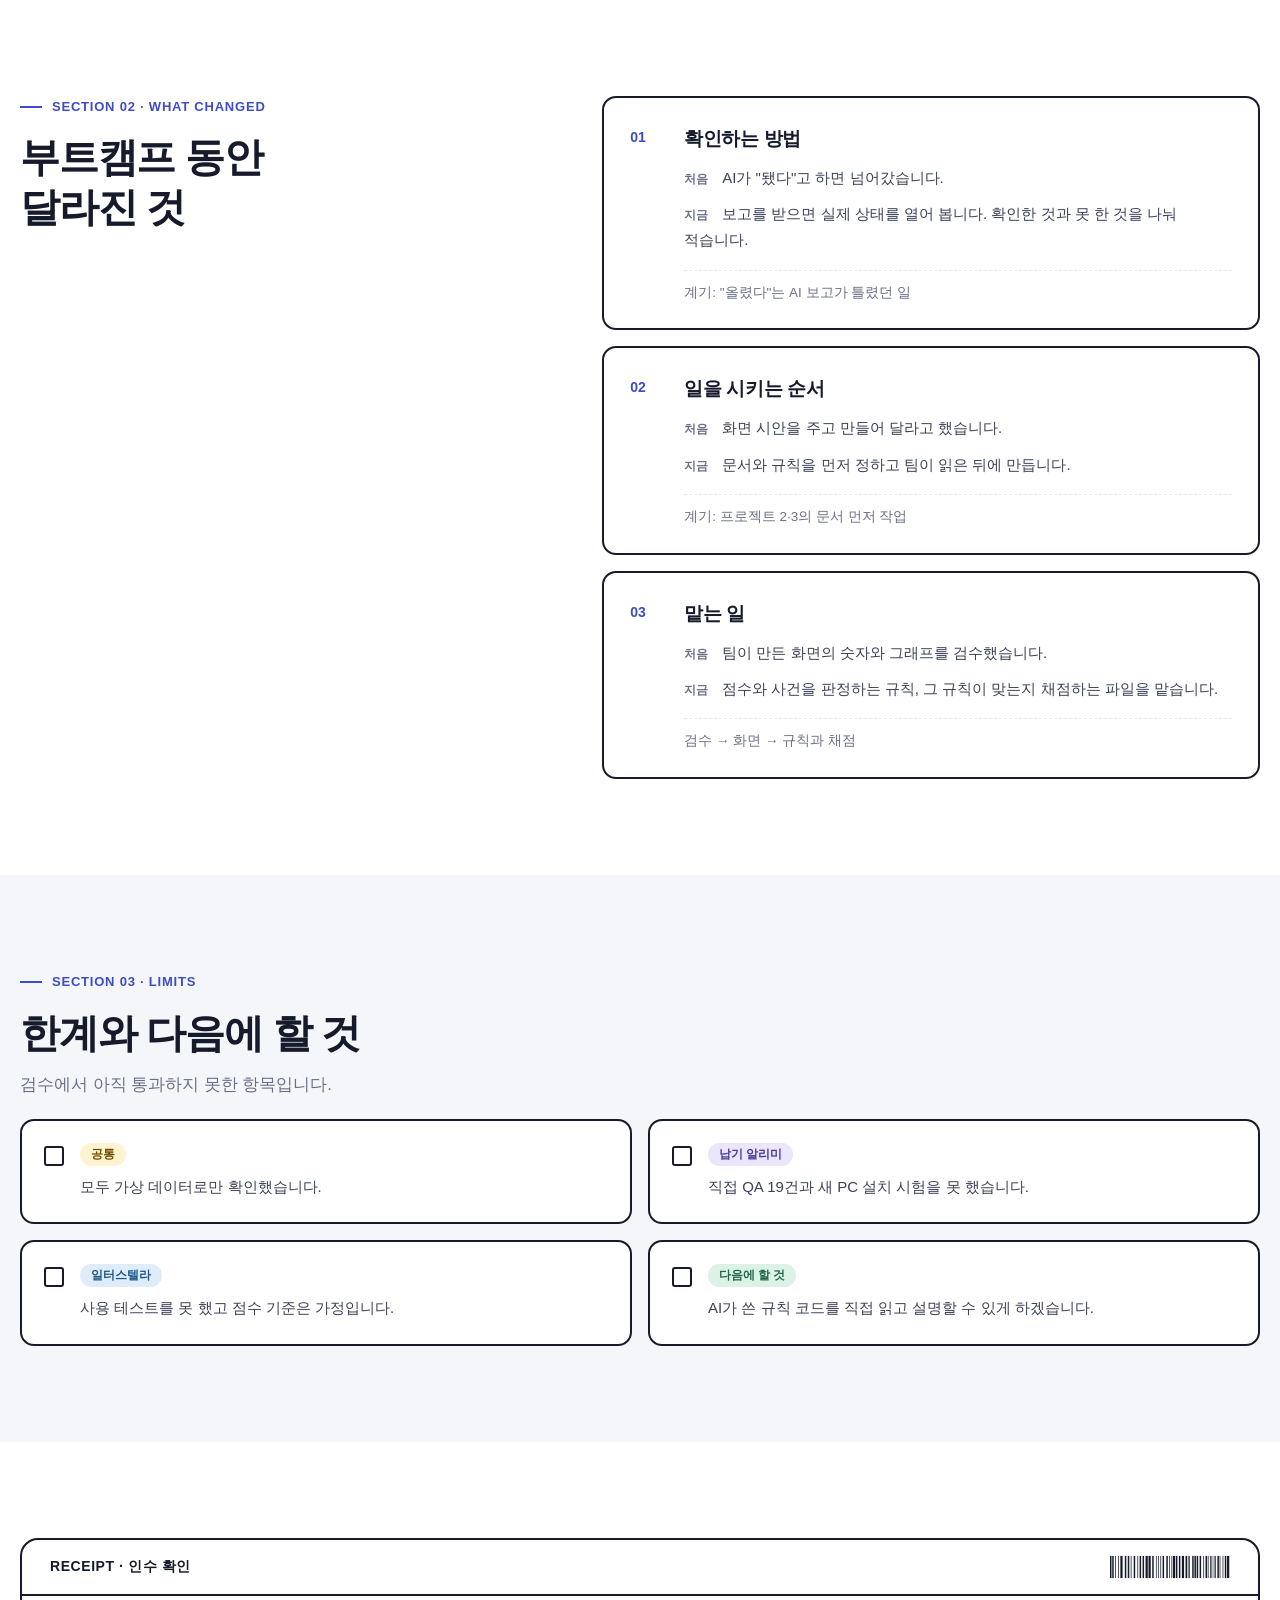
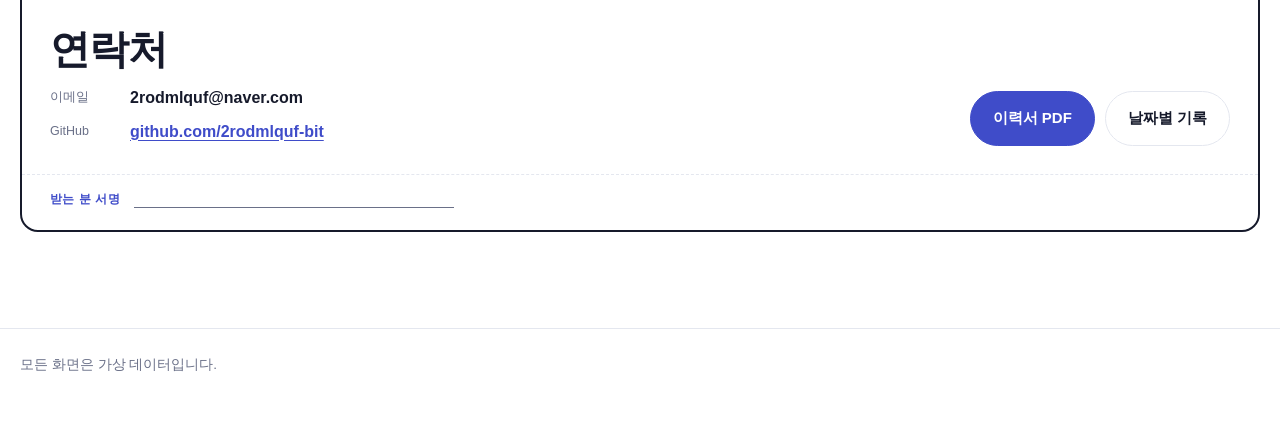
==== commit 5041a62e: "연락처 제목 수정" ====
--- a/index.html
+++ b/index.html
@@ -13,7 +13,7 @@
 <body>
 <nav class="top" aria-label="이 페이지 안에서 이동"><div class="wrap">
   <strong>최영완</strong>
-  <a href="#work">프로젝트</a><a href="#shift">달라진 것</a><a href="#limits">한계</a><a href="#contact">연락</a><a href="worklog.html">날짜별 기록</a>
+  <a href="#work">프로젝트</a><a href="#shift">달라진 것</a><a href="#limits">한계</a><a href="#contact">연락처</a><a href="worklog.html">날짜별 기록</a>
   <button type="button" data-theme-toggle hidden>어둡게 보기</button>
 </div></nav>
 
@@ -329,7 +329,7 @@
     <div class="wb-head"><p class="mono">RECEIPT · 인수 확인</p><svg class="barcode sm" viewBox="0 0 162 30" aria-hidden="true"><rect x="0" y="0" width="2" height="30"/><rect x="3" y="0" width="2" height="30"/><rect x="7" y="0" width="1" height="30"/><rect x="11" y="0" width="1" height="30"/><rect x="14" y="0" width="3" height="30"/><rect x="20" y="0" width="2" height="30"/><rect x="24" y="0" width="2" height="30"/><rect x="28" y="0" width="1" height="30"/><rect x="32" y="0" width="2" height="30"/><rect x="37" y="0" width="1" height="30"/><rect x="40" y="0" width="2" height="30"/><rect x="44" y="0" width="2" height="30"/><rect x="48" y="0" width="3" height="30"/><rect x="52" y="0" width="3" height="30"/><rect x="57" y="0" width="2" height="30"/><rect x="62" y="0" width="1" height="30"/><rect x="65" y="0" width="1" height="30"/><rect x="68" y="0" width="1" height="30"/><rect x="71" y="0" width="2" height="30"/><rect x="76" y="0" width="2" height="30"/><rect x="80" y="0" width="1" height="30"/><rect x="83" y="0" width="1" height="30"/><rect x="85" y="0" width="3" height="30"/><rect x="89" y="0" width="2" height="30"/><rect x="93" y="0" width="2" height="30"/><rect x="97" y="0" width="3" height="30"/><rect x="102" y="0" width="2" height="30"/><rect x="105" y="0" width="1" height="30"/><rect x="107" y="0" width="1" height="30"/><rect x="111" y="0" width="2" height="30"/><rect x="114" y="0" width="2" height="30"/><rect x="117" y="0" width="2" height="30"/><rect x="121" y="0" width="2" height="30"/><rect x="126" y="0" width="1" height="30"/><rect x="129" y="0" width="2" height="30"/><rect x="132" y="0" width="1" height="30"/><rect x="135" y="0" width="1" height="30"/><rect x="137" y="0" width="1" height="30"/><rect x="140" y="0" width="1" height="30"/><rect x="142" y="0" width="1" height="30"/><rect x="145" y="0" width="2" height="30"/><rect x="148" y="0" width="1" height="30"/><rect x="152" y="0" width="1" height="30"/><rect x="155" y="0" width="2" height="30"/><rect x="158" y="0" width="3" height="30"/></svg></div>
     <div class="cb-body">
       <div>
-        <h2>연락</h2>
+        <h2>연락처</h2>
         <dl class="cb-list">
           <div><dt>이메일</dt><dd>2rodmlquf@naver.com</dd></div>
           <div><dt>GitHub</dt><dd><a href="https://github.com/2rodmlquf-bit">github.com/2rodmlquf-bit</a></dd></div>
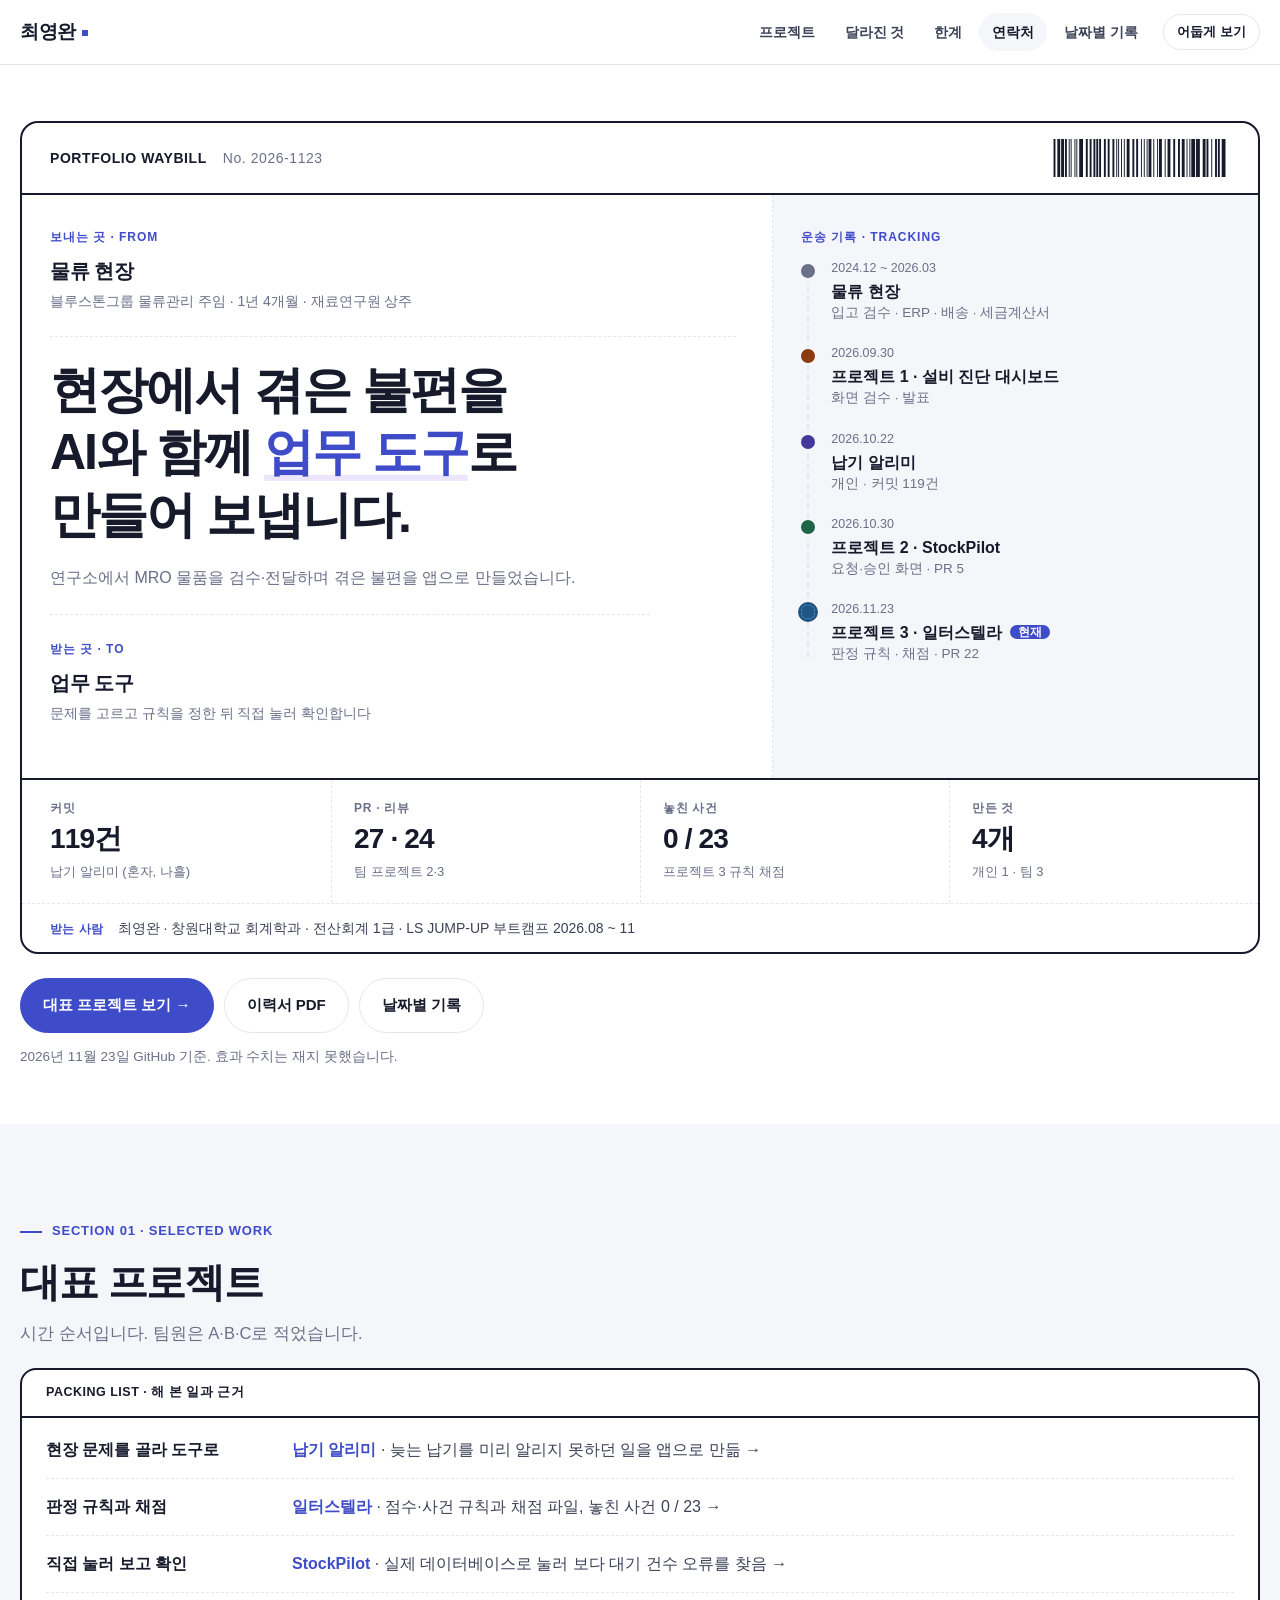
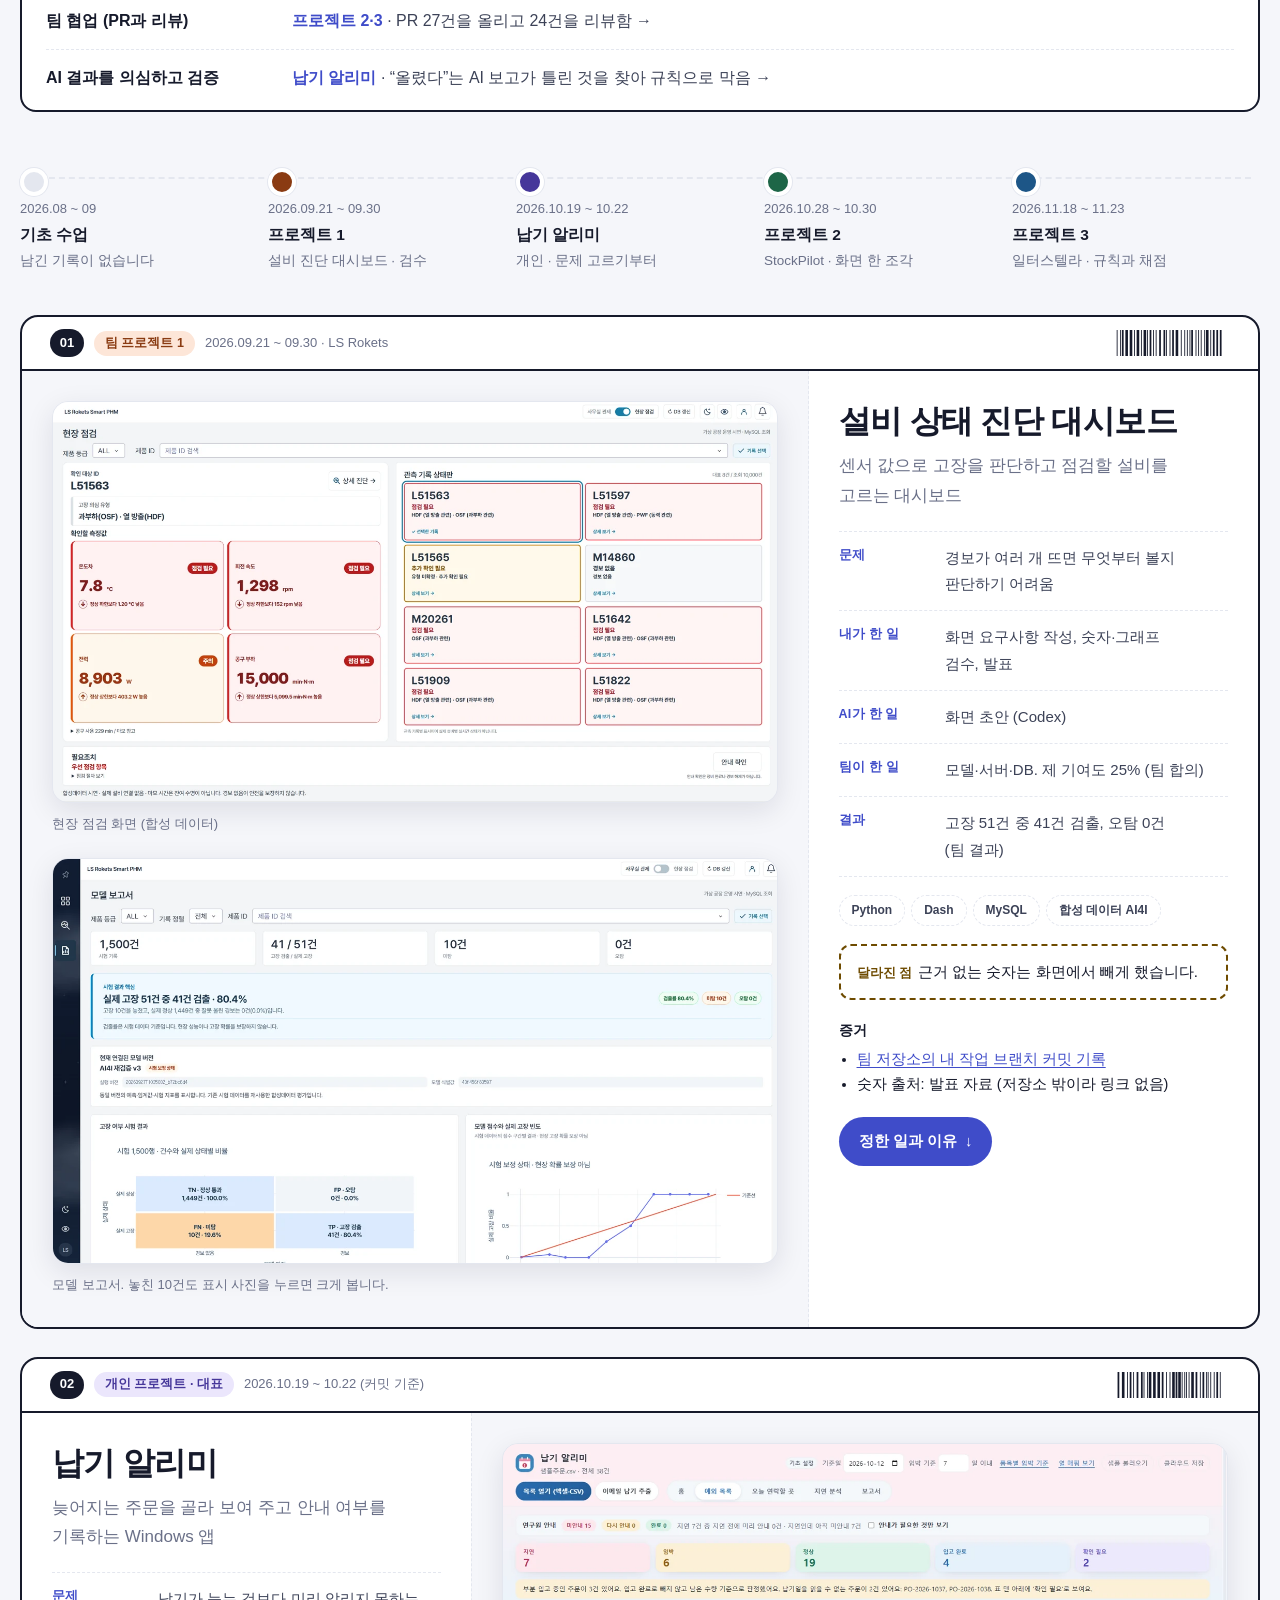
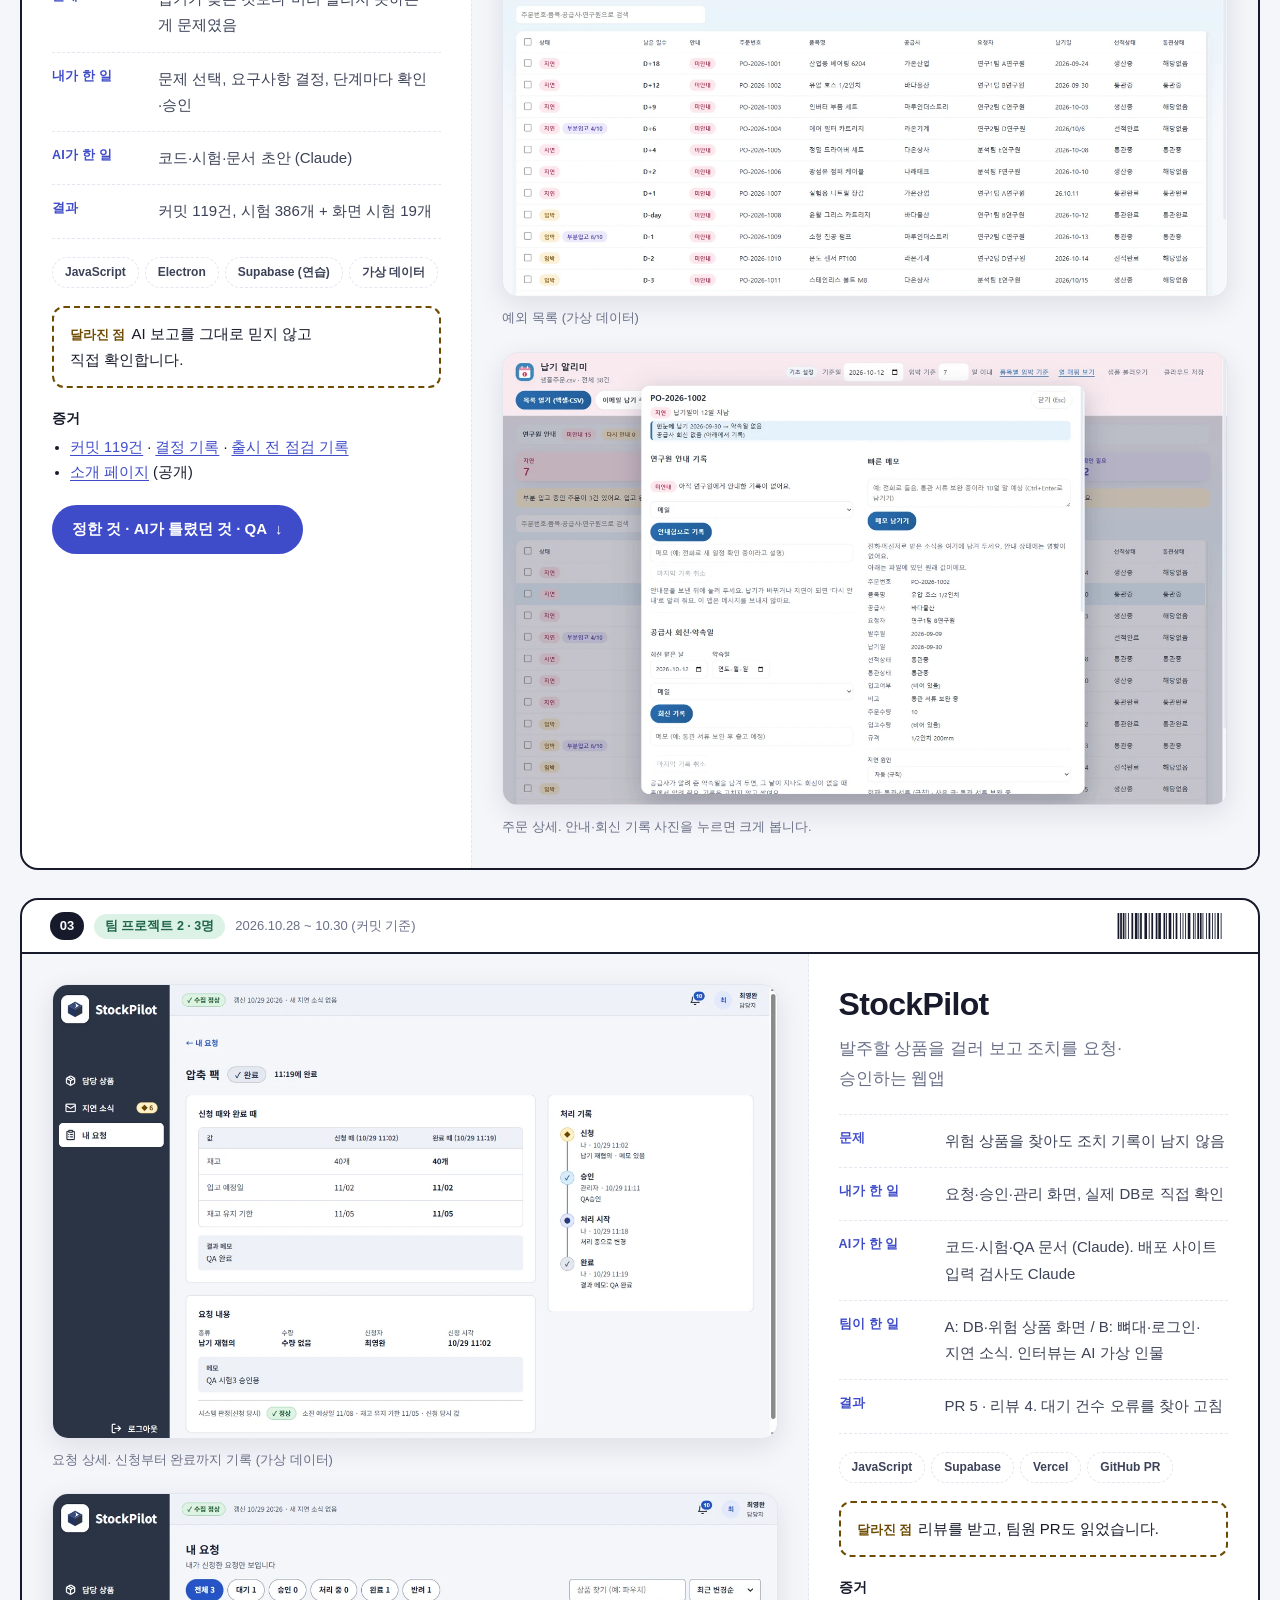
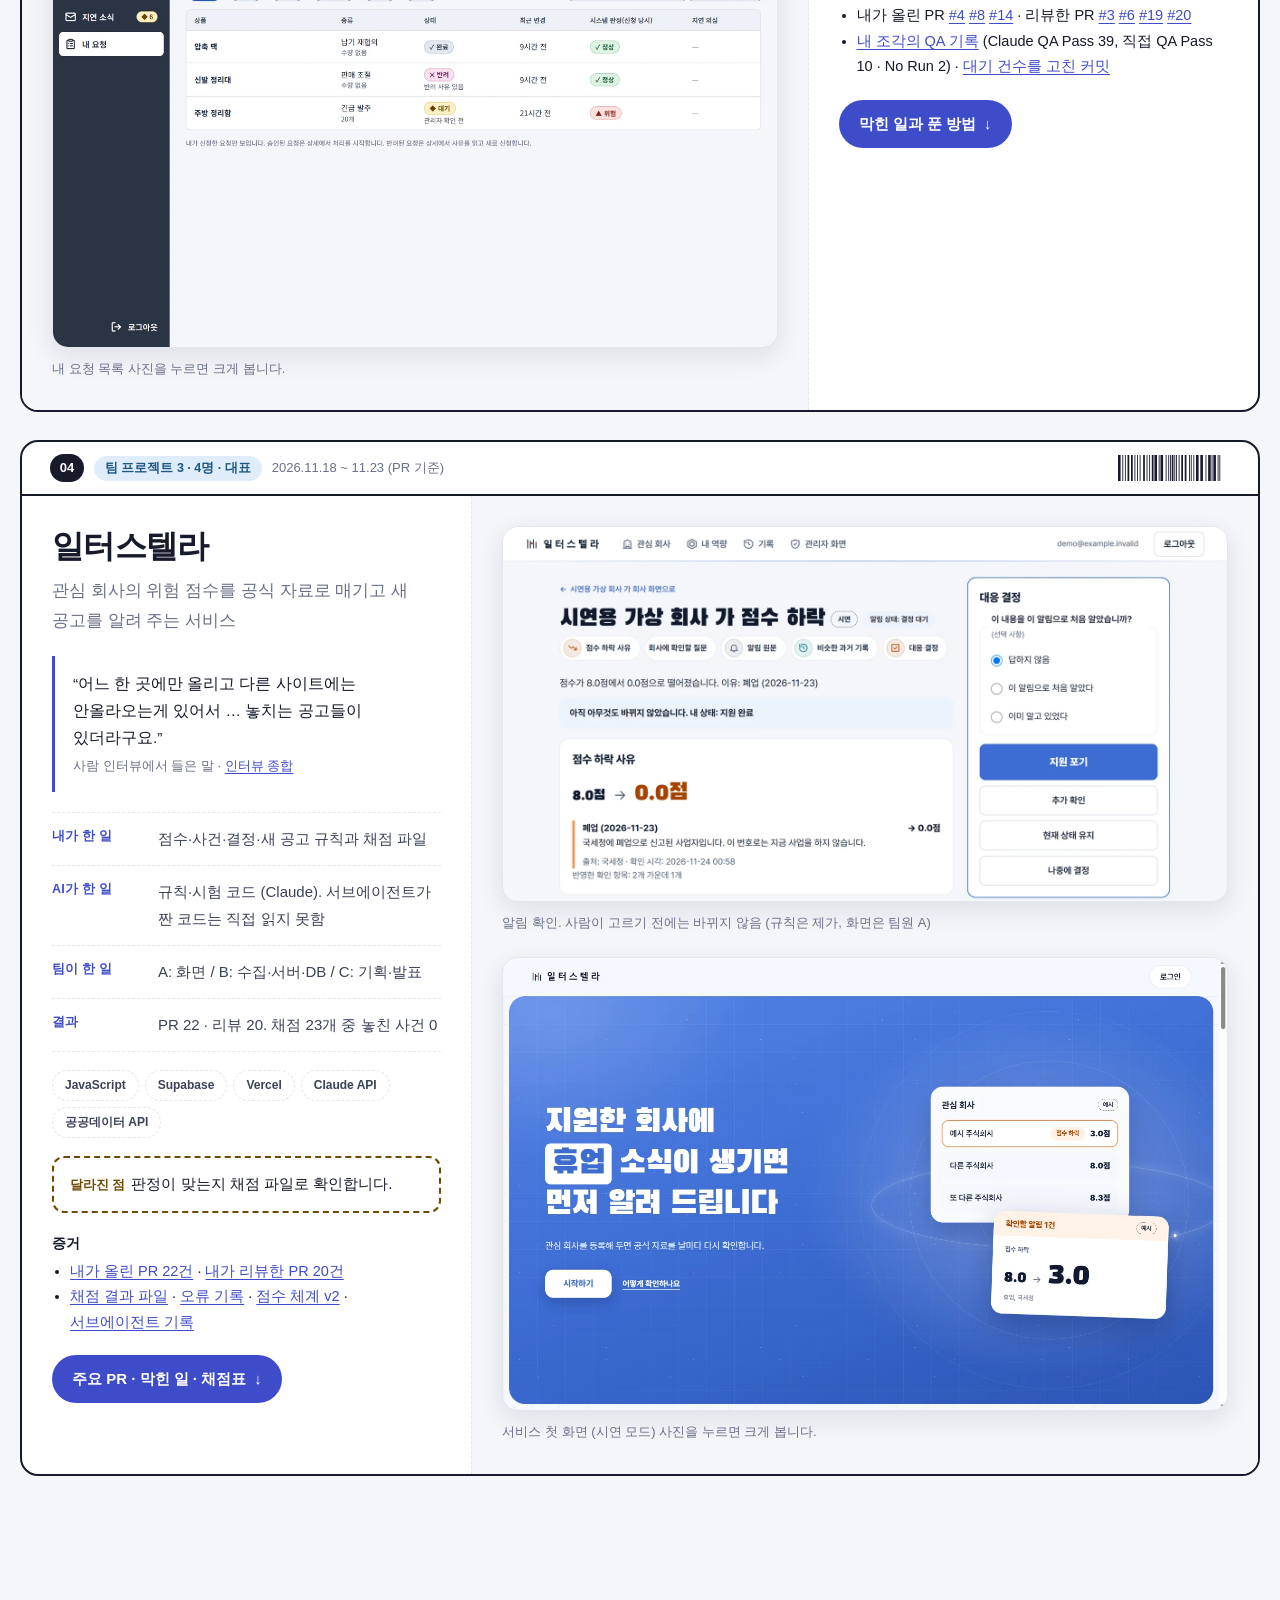
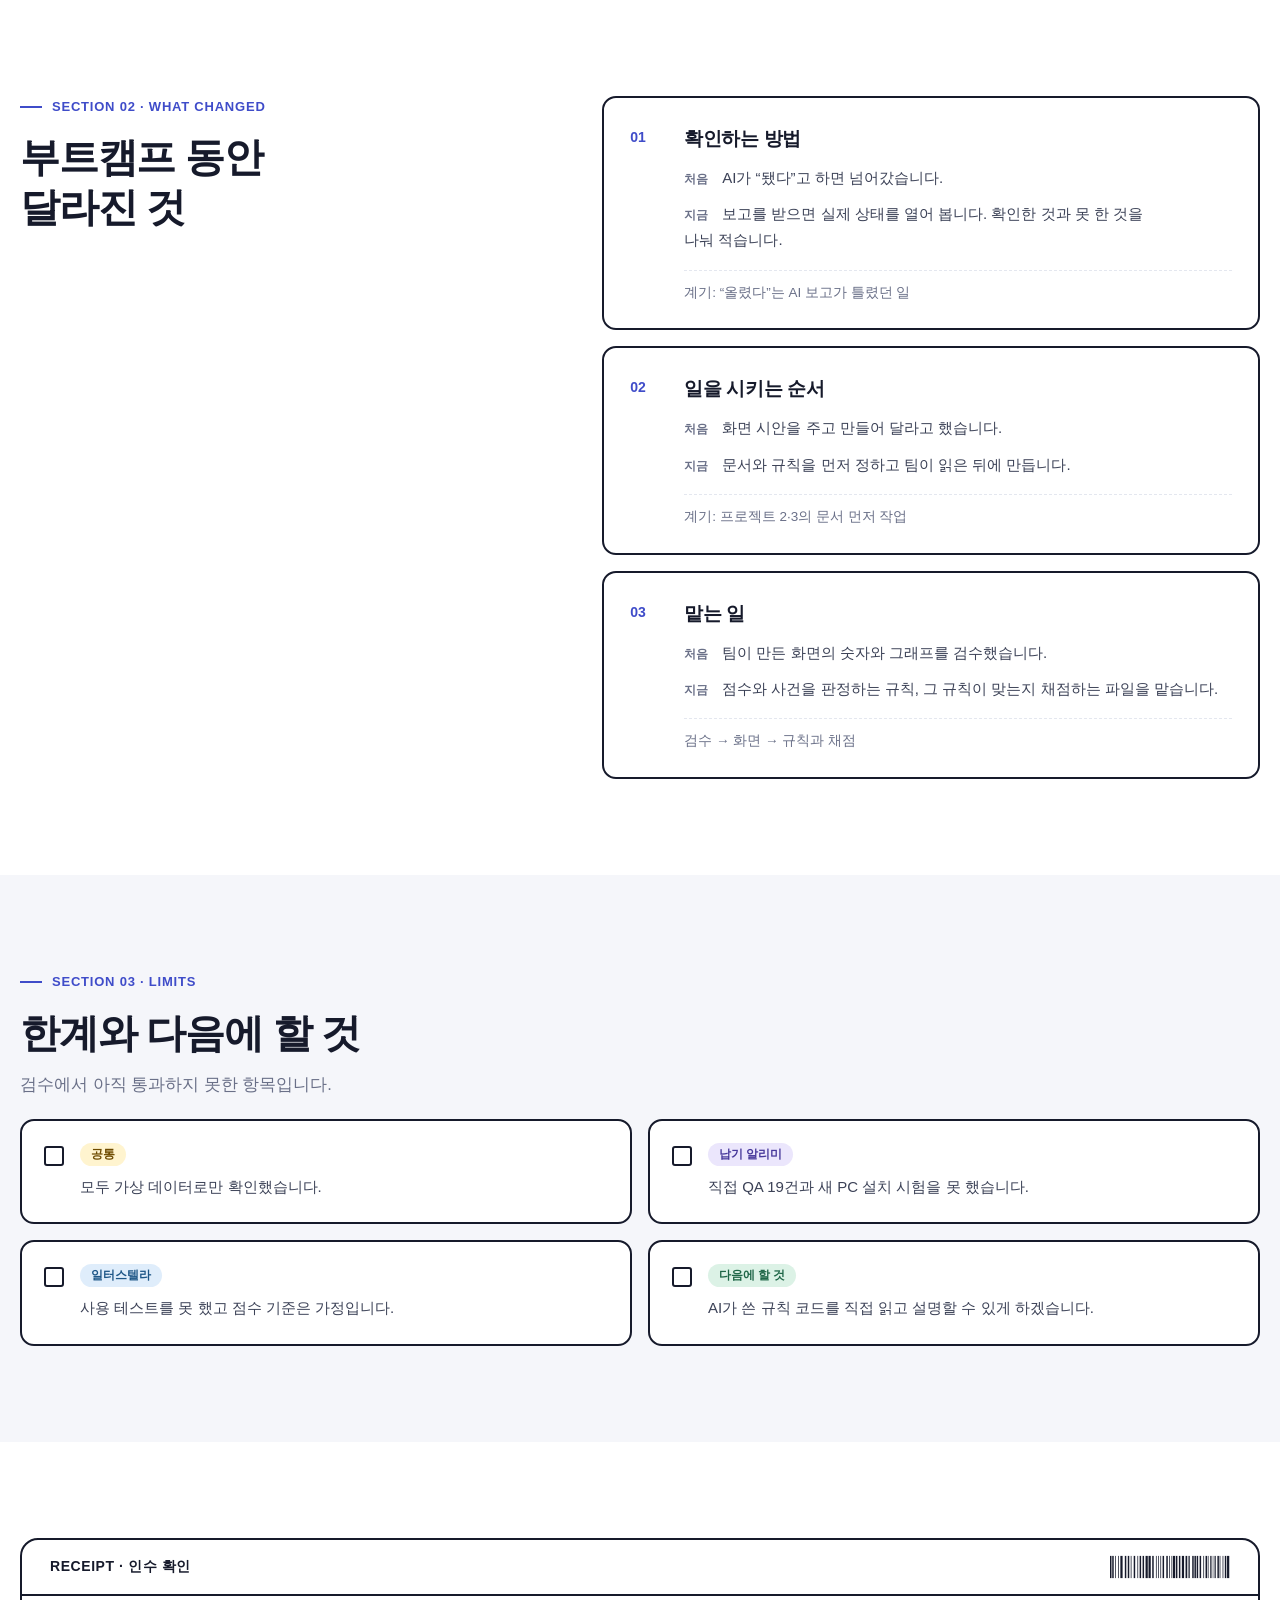
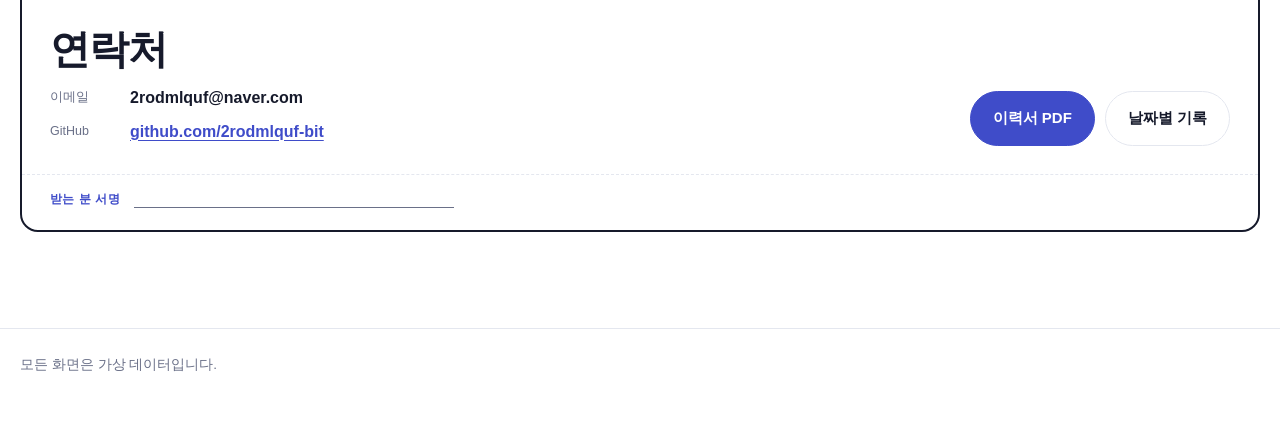
==== commit 4e72da57: "링크 미리보기, 사진 용량, 접근성 정리" ====
--- a/index.html
+++ b/index.html
@@ -3,21 +3,33 @@
 <head>
   <meta charset="utf-8">
   <meta name="viewport" content="width=device-width, initial-scale=1">
+  <meta name="theme-color" content="#ffffff" media="(prefers-color-scheme: light)">
+  <meta name="theme-color" content="#12141d" media="(prefers-color-scheme: dark)">
   <meta name="robots" content="noindex, nofollow">
   <title>최영완 | 물류 현장에서 출발한 업무 도구 포트폴리오</title>
   <meta name="description" content="물류 현장 출신이 AI와 함께 업무 도구를 만든 기록. 프로젝트 1·2·3과 납기 알리미.">
-  <link rel="stylesheet" href="style.css?v=20">
+  <meta property="og:type" content="website">
+  <meta property="og:title" content="최영완 포트폴리오">
+  <meta property="og:description" content="물류 현장에서 겪은 불편을 AI와 함께 업무 도구로 만든 기록. 납기 알리미와 팀 프로젝트 3개.">
+  <meta property="og:url" content="https://2rodmlquf-bit.github.io/portfolio/">
+  <meta property="og:image" content="https://2rodmlquf-bit.github.io/portfolio/img/og.png">
+  <meta property="og:image:width" content="1200">
+  <meta property="og:image:height" content="630">
+  <meta property="og:locale" content="ko_KR">
+  <meta name="twitter:card" content="summary_large_image">
+  <link rel="stylesheet" href="style.css?v=21">
   <script src="theme.js"></script>
   <script src="motion.js?v=2"></script>
 </head>
 <body>
+<a class="skip-link" href="#main">본문으로 건너뛰기</a>
 <nav class="top" aria-label="이 페이지 안에서 이동"><div class="wrap">
   <strong>최영완</strong>
   <a href="#work">프로젝트</a><a href="#shift">달라진 것</a><a href="#limits">한계</a><a href="#contact">연락처</a><a href="worklog.html">날짜별 기록</a>
   <button type="button" data-theme-toggle hidden>어둡게 보기</button>
 </div></nav>
 
-<main>
+<main id="main">
 <header class="hero"><div class="wrap">
   <div class="waybill">
     <div class="wb-head">
@@ -74,7 +86,7 @@
       <div class="row"><dt>판정 규칙과 채점</dt><dd><a href="#p3">일터스텔라</a> · 점수·사건 규칙과 채점 파일, 놓친 사건 0 / 23 →</dd></div>
       <div class="row"><dt>직접 눌러 보고 확인</dt><dd><a href="#p2">StockPilot</a> · 실제 데이터베이스로 눌러 보다 대기 건수 오류를 찾음 →</dd></div>
       <div class="row"><dt>팀 협업 (PR과 리뷰)</dt><dd><a href="#p3">프로젝트 2·3</a> · PR 27건을 올리고 24건을 리뷰함 →</dd></div>
-      <div class="row"><dt>AI 결과를 의심하고 검증</dt><dd><a href="#nabgi">납기 알리미</a> · "올렸다"는 AI 보고가 틀린 것을 찾아 규칙으로 막음 →</dd></div>
+      <div class="row"><dt>AI 결과를 의심하고 검증</dt><dd><a href="#nabgi">납기 알리미</a> · “올렸다”는 AI 보고가 틀린 것을 찾아 규칙으로 막음 →</dd></div>
     </dl>
   </div>
 
@@ -92,11 +104,11 @@
     <div class="proj-body">
     <div class="shot">
     <figure>
-      <a class="zoom" href="img/p1-field.png" target="_blank" rel="noopener" aria-label="화면 크게 보기 (새 탭)"><img src="img/p1-field.png" width="1400" height="773" loading="lazy" alt="현장 점검 화면: 점검이 필요한 설비와 확인할 측정값이 상태 글자와 함께 보인다"></a>
+      <a class="zoom" href="img/p1-field.webp" target="_blank" rel="noopener" aria-label="화면 크게 보기 (새 탭)"><img src="img/p1-field.webp" width="1400" height="773" loading="lazy" alt="현장 점검 화면: 점검이 필요한 설비와 확인할 측정값이 상태 글자와 함께 보인다"></a>
       <figcaption>현장 점검 화면 (합성 데이터)</figcaption>
     </figure>
     <figure>
-      <a class="zoom" href="img/p1-report.png" target="_blank" rel="noopener" aria-label="화면 크게 보기 (새 탭)"><img src="img/p1-report.png" width="1400" height="782" loading="lazy" alt="모델 보고서 화면: 시험 1,500건, 고장 51건 중 41건 검출, 미탐 10건, 오탐 0건"></a>
+      <a class="zoom" href="img/p1-report.webp" target="_blank" rel="noopener" aria-label="화면 크게 보기 (새 탭)"><img src="img/p1-report.webp" width="1400" height="782" loading="lazy" alt="모델 보고서 화면: 시험 1,500건, 고장 51건 중 41건 검출, 미탐 10건, 오탐 0건"></a>
       <figcaption>모델 보고서. 놓친 10건도 표시</figcaption>
     </figure>
     </div>
@@ -119,7 +131,7 @@
       <details class="more"><summary>정한 일과 이유</summary><div>
         <ul class="plain">
           <li>데이터에 없는 시간 축과 남은 수명, 확인하지 않은 성능 숫자는 화면에 넣지 말라고 AI에게 요구했습니다.</li>
-          <li>팀은 정확도 대신 "놓친 고장 수"를 기준으로 삼았습니다. 고장이 3%뿐이라 전부 정상이라고만 해도 정확도가 96.61%가 나오기 때문입니다.</li>
+          <li>팀은 정확도 대신 “놓친 고장 수”를 기준으로 삼았습니다. 고장이 3%뿐이라 전부 정상이라고만 해도 정확도가 96.61%가 나오기 때문입니다.</li>
         </ul>
       </div></details>
     </div>
@@ -132,11 +144,11 @@
     <div class="proj-body">
     <div class="shot">
     <figure>
-      <a class="zoom" href="img/nabgi-list.png" target="_blank" rel="noopener" aria-label="화면 크게 보기 (새 탭)"><img src="img/nabgi-list.png" width="1400" height="875" loading="lazy" alt="납기 알리미 예외 목록: 지연 7건, 임박 6건이 상태 글자와 남은 일수, 안내 여부와 함께 보인다"></a>
+      <a class="zoom" href="img/nabgi-list.webp" target="_blank" rel="noopener" aria-label="화면 크게 보기 (새 탭)"><img src="img/nabgi-list.webp" width="1400" height="875" loading="lazy" alt="납기 알리미 예외 목록: 지연 7건, 임박 6건이 상태 글자와 남은 일수, 안내 여부와 함께 보인다"></a>
       <figcaption>예외 목록 (가상 데이터)</figcaption>
     </figure>
     <figure>
-      <a class="zoom" href="img/nabgi-detail.png" target="_blank" rel="noopener" aria-label="화면 크게 보기 (새 탭)"><img src="img/nabgi-detail.png" width="1400" height="875" loading="lazy" alt="주문 상세 창: 연구원 안내 기록, 공급사 회신·약속일 기록, 빠른 메모"></a>
+      <a class="zoom" href="img/nabgi-detail.webp" target="_blank" rel="noopener" aria-label="화면 크게 보기 (새 탭)"><img src="img/nabgi-detail.webp" width="1400" height="875" loading="lazy" alt="주문 상세 창: 연구원 안내 기록, 공급사 회신·약속일 기록, 빠른 메모"></a>
       <figcaption>주문 상세. 안내·회신 기록</figcaption>
     </figure>
     </div>
@@ -159,12 +171,12 @@
         <h4>내가 정한 것</h4>
         <table>
           <tr><th>결정</th><th>이유</th></tr>
-          <tr><td>납기를 읽을 수 없는 주문을 숨기지 않고 표 맨 아래에 "확인 필요"로 보여 준다</td><td>읽지 못했다고 빼 버리면 안내 대상에서도 빠집니다.</td></tr>
+          <tr><td>납기를 읽을 수 없는 주문을 숨기지 않고 표 맨 아래에 “확인 필요”로 보여 준다</td><td>읽지 못했다고 빼 버리면 안내 대상에서도 빠집니다.</td></tr>
           <tr><td>가상 데이터만 쓴다. 클라우드 저장은 연습 범위로만 두고 만들기 전에 요구사항 문서를 먼저 쓴다</td><td>실제 업무 데이터를 밖으로 내보낼 수 없습니다.</td></tr>
         </table>
         <h4>AI가 틀렸던 것과 잡은 방법</h4>
         <ul class="plain">
-          <li>Claude가 "태그를 달고 올렸다"고 보고했지만 명령이 실패해 아무것도 올라가지 않았습니다. 다음 단계를 시작하며 원격 상태를 확인하다 찾았습니다. 그 뒤 규칙 파일에 "됐다고 보고하기 전에 실제로 확인한다"를 넣었습니다.</li>
+          <li>Claude가 “태그를 달고 올렸다”고 보고했지만 명령이 실패해 아무것도 올라가지 않았습니다. 다음 단계를 시작하며 원격 상태를 확인하다 찾았습니다. 그 뒤 규칙 파일에 “됐다고 보고하기 전에 실제로 확인한다”를 넣었습니다.</li>
           <li>시험은 통과했는데 실제로는 틀린 경우가 두 번 있었습니다. 그중 하나는 제가 찾았습니다. 데모용 엑셀 파일이 앱 안에서는 열리는데 실제 엑셀에서는 열리지 않았습니다.</li>
           <li>빠른 메모를 4건 남겼는데 저장 파일에는 13건이 들어 있었습니다. 처음부터 끝까지 눌러 보는 자동 시험이 실패해서 찾았습니다.</li>
         </ul>
@@ -186,11 +198,11 @@
     <div class="proj-body">
     <div class="shot">
     <figure>
-      <a class="zoom" href="img/p2-detail.png" target="_blank" rel="noopener" aria-label="화면 크게 보기 (새 탭)"><img src="img/p2-detail.png" width="1400" height="875" loading="lazy" alt="요청 상세 화면: 신청 때와 완료 때의 재고 값 비교, 신청·승인·처리 시작·완료 처리 기록"></a>
+      <a class="zoom" href="img/p2-detail.webp" target="_blank" rel="noopener" aria-label="화면 크게 보기 (새 탭)"><img src="img/p2-detail.webp" width="1400" height="875" loading="lazy" alt="요청 상세 화면: 신청 때와 완료 때의 재고 값 비교, 신청·승인·처리 시작·완료 처리 기록"></a>
       <figcaption>요청 상세. 신청부터 완료까지 기록 (가상 데이터)</figcaption>
     </figure>
     <figure>
-      <a class="zoom" href="img/p2-requests.png" target="_blank" rel="noopener" aria-label="화면 크게 보기 (새 탭)"><img src="img/p2-requests.png" width="1400" height="875" loading="lazy" alt="내 요청 목록 화면: 요청마다 상태(완료·반려·대기)와 판정 결과가 보인다"></a>
+      <a class="zoom" href="img/p2-requests.webp" target="_blank" rel="noopener" aria-label="화면 크게 보기 (새 탭)"><img src="img/p2-requests.webp" width="1400" height="875" loading="lazy" alt="내 요청 목록 화면: 요청마다 상태(완료·반려·대기)와 판정 결과가 보인다"></a>
       <figcaption>내 요청 목록</figcaption>
     </figure>
     </div>
@@ -213,7 +225,7 @@
       <details class="more"><summary>막힌 일과 푼 방법</summary><div>
         <ul class="plain">
           <li>실제 데이터베이스로 요청을 반려해 보다가, 처리한 직후에도 옆 메뉴의 대기 건수가 예전 숫자로 남는 것을 찾았습니다. 페이지를 열 때 한 번만 읽던 것이 원인이었습니다. 고친 뒤 3건에서 2건으로 바로 줄어드는 것을 다시 확인했습니다.</li>
-          <li>팀원의 발표 자료를 리뷰하다 "합쳐진 PR 13개"가 실제로는 16개인 것을 찾아 알렸고 자료가 고쳐졌습니다.</li>
+          <li>팀원의 발표 자료를 리뷰하다 “합쳐진 PR 13개”가 실제로는 16개인 것을 찾아 알렸고 자료가 고쳐졌습니다.</li>
           <li>한글을 입력할 때 마지막 글자가 사라져 보이는 현상은 다시 일으키지 못했습니다. 원인을 끝까지 확인하지 못했습니다.</li>
           <li>올린 PR 5건 가운데 #1(기능 문서 초안)은 닫았고 #5는 #4 위에 합쳐졌습니다.</li>
         </ul>
@@ -228,18 +240,18 @@
     <div class="proj-body">
     <div class="shot">
     <figure>
-      <a class="zoom" href="img/p3-incident.png" target="_blank" rel="noopener" aria-label="화면 크게 보기 (새 탭)"><img src="img/p3-incident.png" width="1600" height="826" loading="lazy" alt="알림 확인 화면: 점수가 8.0점에서 0.0점으로 떨어진 이유(폐업, 국세청)와 사람이 고르는 대응 결정 버튼"></a>
+      <a class="zoom" href="img/p3-incident.webp" target="_blank" rel="noopener" aria-label="화면 크게 보기 (새 탭)"><img src="img/p3-incident.webp" width="1600" height="826" loading="lazy" alt="알림 확인 화면: 점수가 8.0점에서 0.0점으로 떨어진 이유(폐업, 국세청)와 사람이 고르는 대응 결정 버튼"></a>
       <figcaption>알림 확인. 사람이 고르기 전에는 바뀌지 않음 (규칙은 제가, 화면은 팀원 A)</figcaption>
     </figure>
     <figure>
-      <a class="zoom" href="img/p3-home.png" target="_blank" rel="noopener" aria-label="화면 크게 보기 (새 탭)"><img src="img/p3-home.png" width="1440" height="900" loading="lazy" alt="일터스텔라 첫 화면: 관심 회사 목록과 점수 하락 알림 예시"></a>
+      <a class="zoom" href="img/p3-home.webp" target="_blank" rel="noopener" aria-label="화면 크게 보기 (새 탭)"><img src="img/p3-home.webp" width="1440" height="900" loading="lazy" alt="일터스텔라 첫 화면: 관심 회사 목록과 점수 하락 알림 예시"></a>
       <figcaption>서비스 첫 화면 (시연 모드)</figcaption>
     </figure>
     </div>
     <div>
       <h3>일터스텔라</h3>
       <p class="one">관심 회사의 위험 점수를 공식 자료로 매기고 새 공고를 알려 주는 서비스</p>
-      <blockquote>"어느 한 곳에만 올리고 다른 사이트에는 안올라오는게 있어서 … 놓치는 공고들이 있더라구요."
+      <blockquote>“어느 한 곳에만 올리고 다른 사이트에는 안올라오는게 있어서 … 놓치는 공고들이 있더라구요.”
         <footer>사람 인터뷰에서 들은 말 · <a href="https://github.com/jhk4308/LS-VibeCoding-Project2/blob/main/interviews/2026-11-18-%EC%9D%B8%ED%84%B0%EB%B7%B0-%EC%A2%85%ED%95%A9.md">인터뷰 종합</a></footer>
       </blockquote>
       <dl class="rows">
@@ -269,7 +281,7 @@
         <ul class="plain">
           <li><b>채점은 통과하는데 실제 흐름은 틀린 경우.</b> 처음 조회에 실패한 회사는 기준 점수가 없어서 나중에 폐업해도 사건이 생기지 않았습니다. 채점은 기준 점수 규칙을 쓰는데 실행 흐름은 그 규칙을 부르지 않아서 채점에서는 드러나지 않았습니다. 제가 찾아 알렸습니다. 팀원 B가 <a href="https://github.com/jhk4308/LS-VibeCoding-Project2/pull/10">PR #10</a>에서 두 곳이 같은 규칙을 쓰게 고쳤습니다.</li>
           <li><b>공공데이터 열쇠의 모양.</b> 같은 열쇠를 네 가지 모양으로 불러 보니 한 가지만 국세청과 외교부에서 모두 읽혔습니다. <a href="https://github.com/jhk4308/LS-VibeCoding-Project2/pull/31">PR #31</a>로 어느 모양을 넣어도 읽히게 고쳤습니다. 배포 서버에서 읽히는 것은 팀원의 보고로만 알고 직접 보지는 못했습니다.</li>
-          <li><b>내 규칙의 구멍을 팀원이 잡음.</b> <a href="https://github.com/jhk4308/LS-VibeCoding-Project2/pull/16">PR #16</a>의 "목록에 없는 나라는 경보 없음" 규칙은 응답이 0건이면 모든 나라를 안전하다고 판단합니다. 팀원 B가 리뷰에서 직접 일으켜 보여 줬습니다.</li>
+          <li><b>내 규칙의 구멍을 팀원이 잡음.</b> <a href="https://github.com/jhk4308/LS-VibeCoding-Project2/pull/16">PR #16</a>의 “목록에 없는 나라는 경보 없음” 규칙은 응답이 0건이면 모든 나라를 안전하다고 판단합니다. 팀원 B가 리뷰에서 직접 일으켜 보여 줬습니다.</li>
           <li><b>점수 체계를 바꾼 이유.</b> 국내 회사는 재료가 국세청 하나뿐이라 점수가 10.0, 5.0, 0.0 셋밖에 나오지 않았습니다. 11월 23일 팀 회의에서 점수 체계 v2로 바꾸기로 했습니다. 버린 안과 이유는 문서에 남겼습니다. 점수는 코드가 매기고 AI는 자료를 분류하는 데까지만 씁니다.</li>
         </ul>
         <h4>채점표 (2026년 11월 23일, 규칙만 채점)</h4>
@@ -293,9 +305,9 @@
   <div class="cards">
     <article class="cardx">
       <span>01</span><h3>확인하는 방법</h3>
-      <p><b>처음</b>AI가 "됐다"고 하면 넘어갔습니다.</p>
+      <p><b>처음</b>AI가 “됐다”고 하면 넘어갔습니다.</p>
       <p><b>지금</b>보고를 받으면 실제 상태를 열어 봅니다. 확인한 것과 못 한 것을 나눠 적습니다.</p>
-      <p class="why">계기: "올렸다"는 AI 보고가 틀렸던 일</p>
+      <p class="why">계기: “올렸다”는 AI 보고가 틀렸던 일</p>
     </article>
     <article class="cardx">
       <span>02</span><h3>일을 시키는 순서</h3>
--- a/style.css
+++ b/style.css
@@ -1,5 +1,6 @@
 /* 색은 여기 한 곳에서만 정한다. 그라데이션은 쓰지 않는다. 바탕은 흰색·연한 회청색, 강조는 남색 하나, 프로젝트 표시는 파스텔 칩. */
 :root {
+  color-scheme: light;
   --bg: #ffffff; --alt: #f5f6fa; --card: #ffffff; --ink: #161a2b; --sub: #3c4257; --muted: #6a7088; --line: #e4e7ef;
   --accent: #3f4cc9; --on-accent: #ffffff;
   --p1: #fde6d8; --p1-ink: #8a3b12; --nb: #ebe6fc; --nb-ink: #46379a; --p2: #dcf2e6; --p2-ink: #1e6647; --p3: #dfedfb; --p3-ink: #1d5687;
@@ -7,6 +8,7 @@
 }
 @media (prefers-color-scheme: dark) {
   :root:not([data-theme="light"]) {
+    color-scheme: dark;
     --bg: #12141d; --alt: #181b27; --card: #1d2130; --ink: #eef0f7; --sub: #c9cde0; --muted: #9da3bb; --line: #2c3144;
     --accent: #9ea8ff; --on-accent: #12141d;
     --p1: #45291c; --p1-ink: #ffd3bc; --nb: #2d2754; --nb-ink: #d3ccff; --p2: #173a2b; --p2-ink: #b5e8cf; --p3: #17324b; --p3-ink: #bcdcf7;
@@ -14,6 +16,7 @@
   }
 }
 :root[data-theme="dark"] {
+  color-scheme: dark;
   --bg: #12141d; --alt: #181b27; --card: #1d2130; --ink: #eef0f7; --sub: #c9cde0; --muted: #9da3bb; --line: #2c3144;
   --accent: #9ea8ff; --on-accent: #12141d;
   --p1: #45291c; --p1-ink: #ffd3bc; --nb: #2d2754; --nb-ink: #d3ccff; --p2: #173a2b; --p2-ink: #b5e8cf; --p3: #17324b; --p3-ink: #bcdcf7;
@@ -326,7 +329,7 @@
 .motion .waybill.is-in .track li:nth-child(4) { transition-delay: .7s; }
 .motion .waybill.is-in .track li:nth-child(5) { transition-delay: .85s; }
 /* 지금 단계 점이 천천히 깜빡인다 */
-.motion .track .now::after { content: ""; position: absolute; left: -3px; top: 3px; width: 14px; height: 14px; border-radius: 50%; border: 3px solid var(--p3-ink); animation: ping 2.2s ease-out infinite; }
+.motion .track .now::after { content: ""; position: absolute; left: -3px; top: 3px; width: 14px; height: 14px; border-radius: 50%; border: 3px solid var(--p3-ink); animation: ping 2.2s ease-out 4; }
 @keyframes ping { 0% { transform: scale(1); opacity: .7; } 80%, 100% { transform: scale(2.2); opacity: 0; } }
 /* 바코드를 한 번 훑는 빛 */
 .motion .wb-head { position: relative; overflow: hidden; }
@@ -359,3 +362,10 @@
   table.log td { border: 0; padding: 2px 0; min-width: 0; }
   table.log td:last-child { font-size: 13px; }
 }
+
+/* 점검 반영: 건너뛰기 링크, 제목 줄바꿈, 터치 */
+.skip-link { position: absolute; left: 12px; top: -60px; z-index: 20; padding: 10px 16px; border-radius: 10px; background: var(--ink); color: var(--bg); font-weight: 700; text-decoration: none; transition: top .15s ease; }
+.skip-link:focus { top: 12px; }
+h1, h2, h3 { text-wrap: balance; }
+p, li, dd { text-wrap: pretty; }
+html { touch-action: manipulation; -webkit-tap-highlight-color: transparent; }
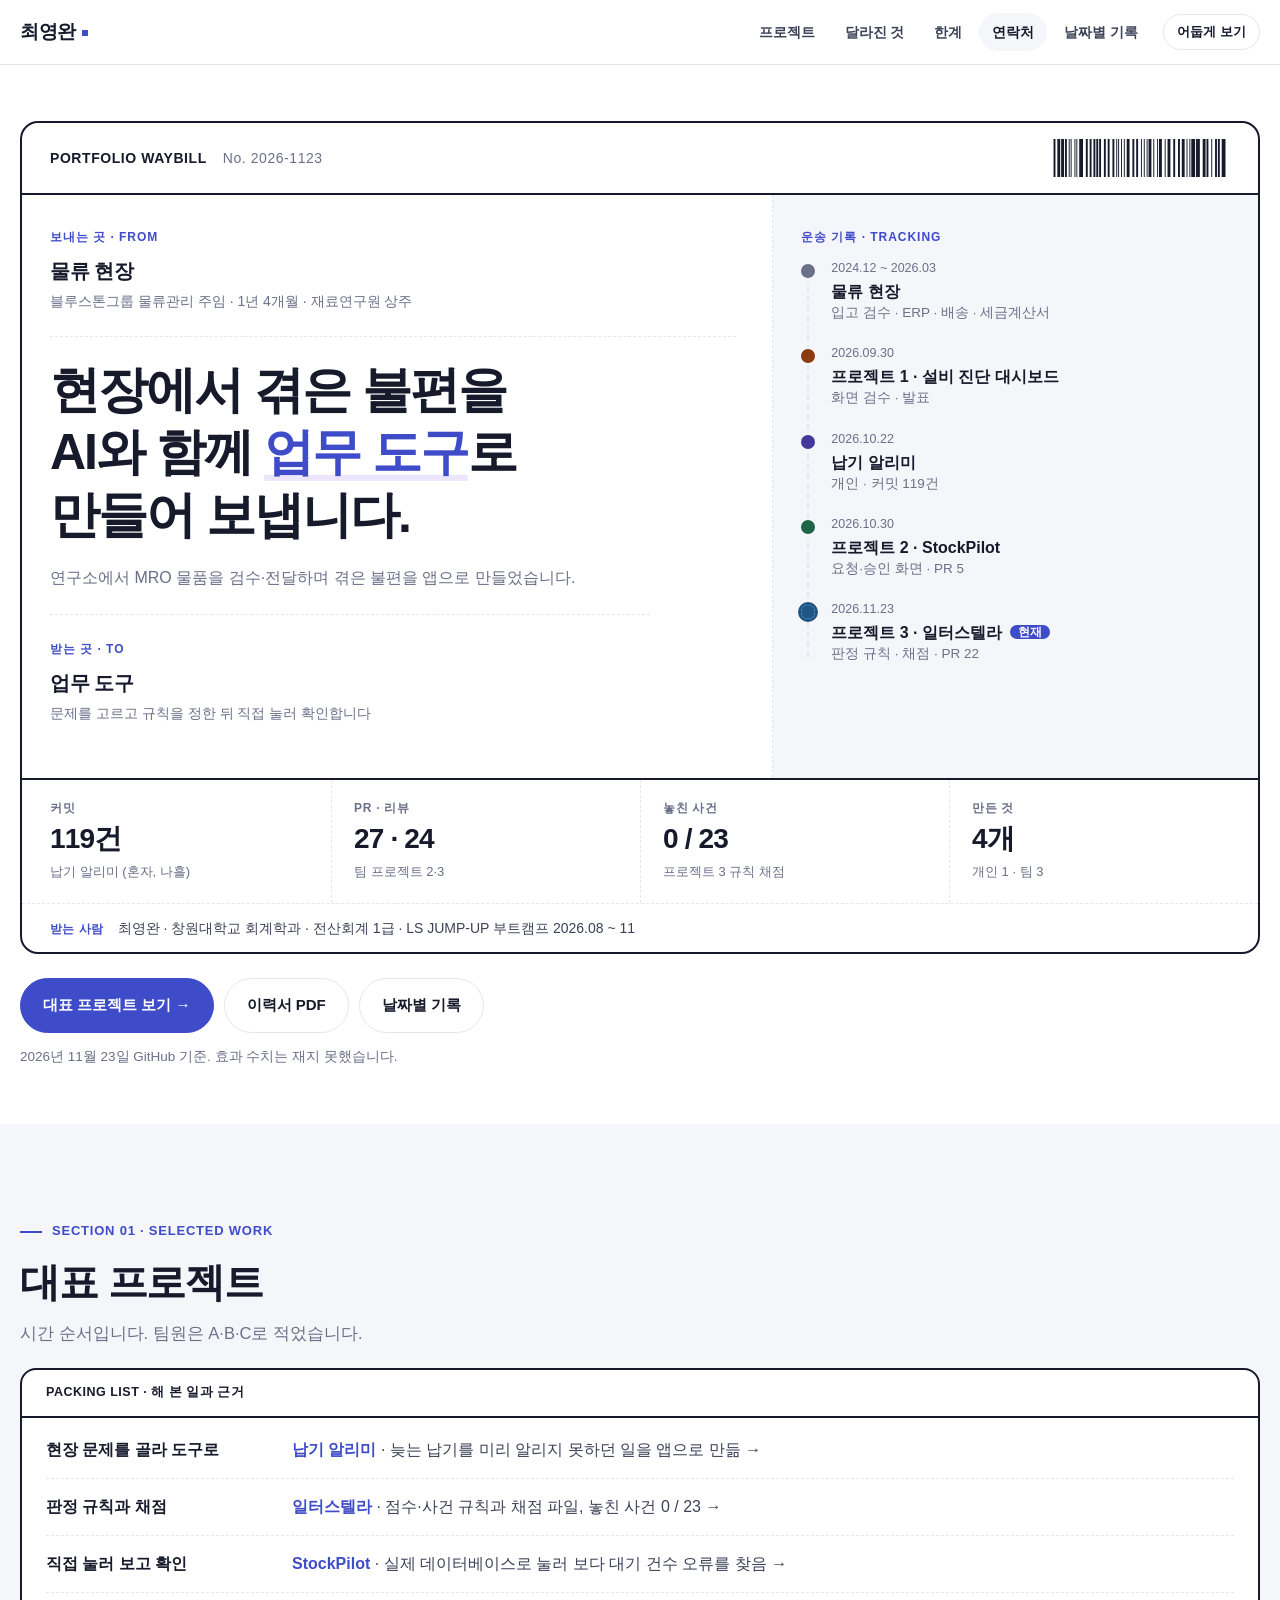
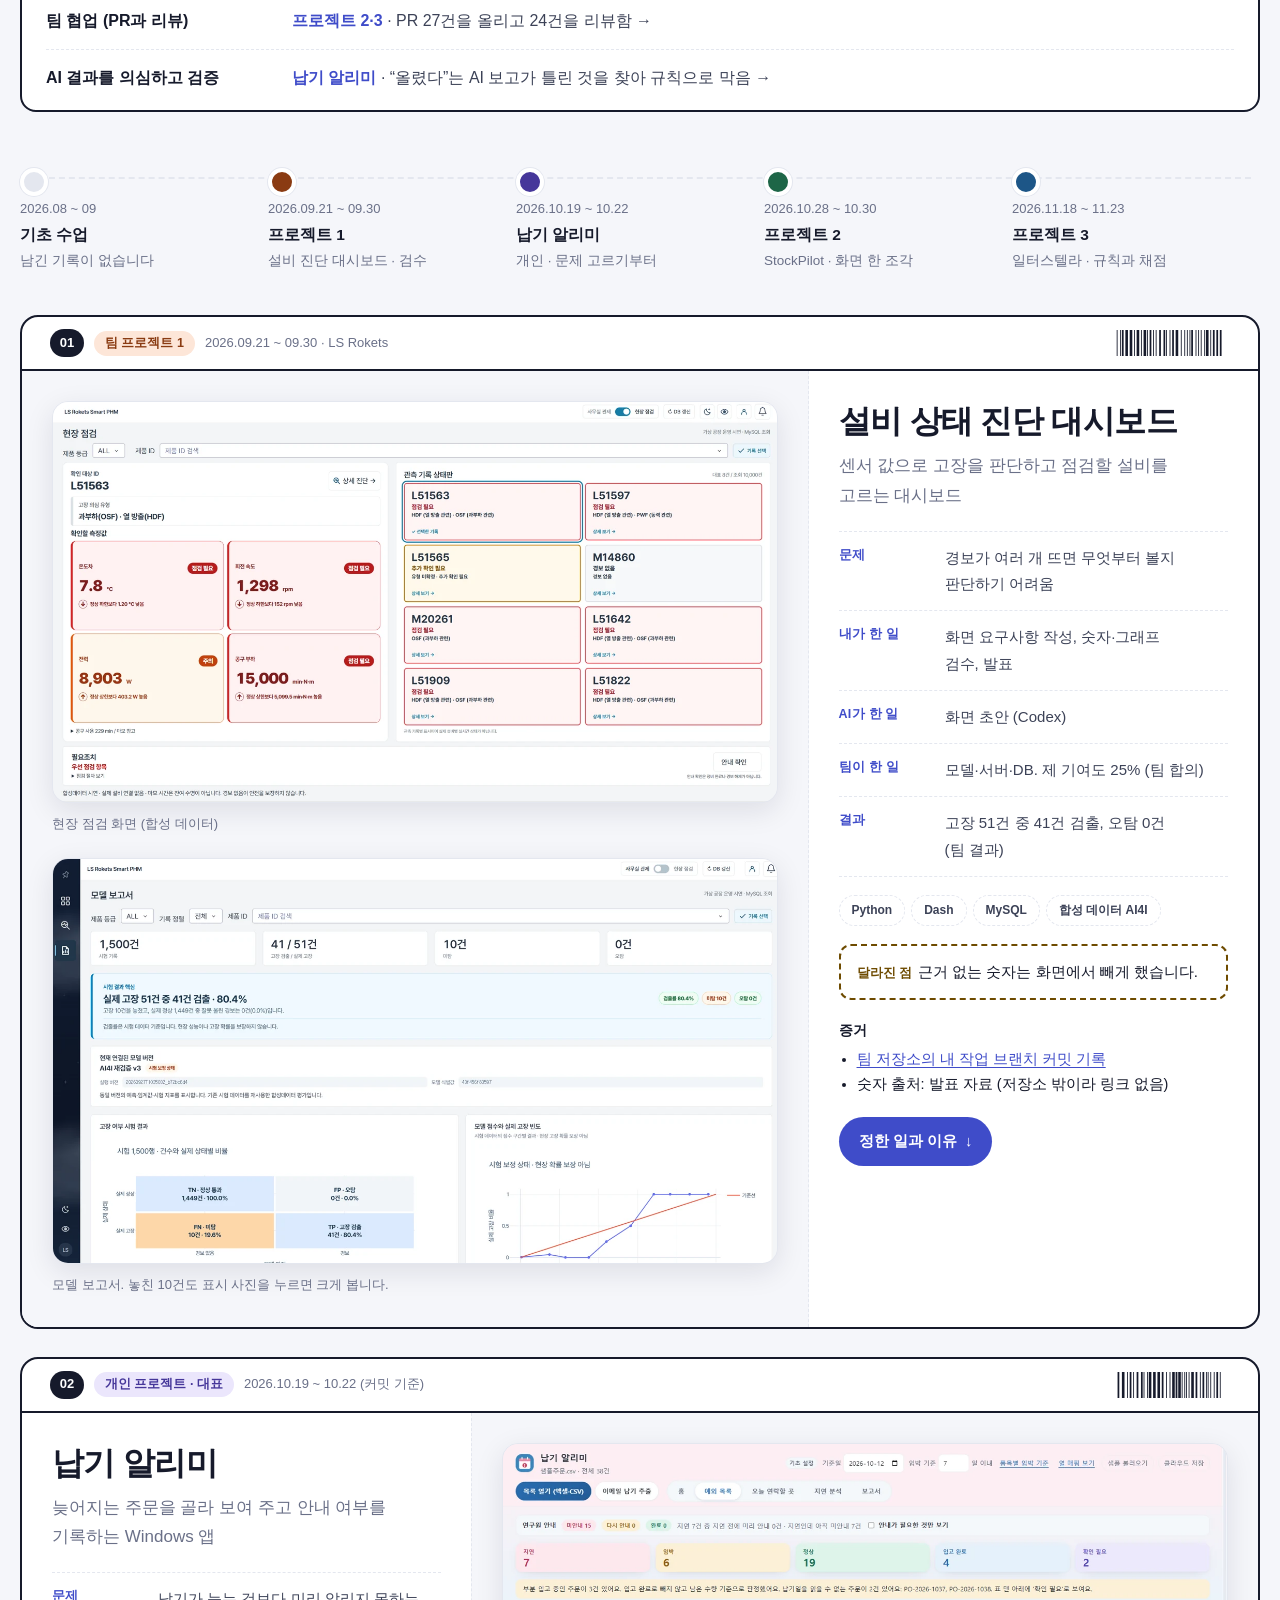
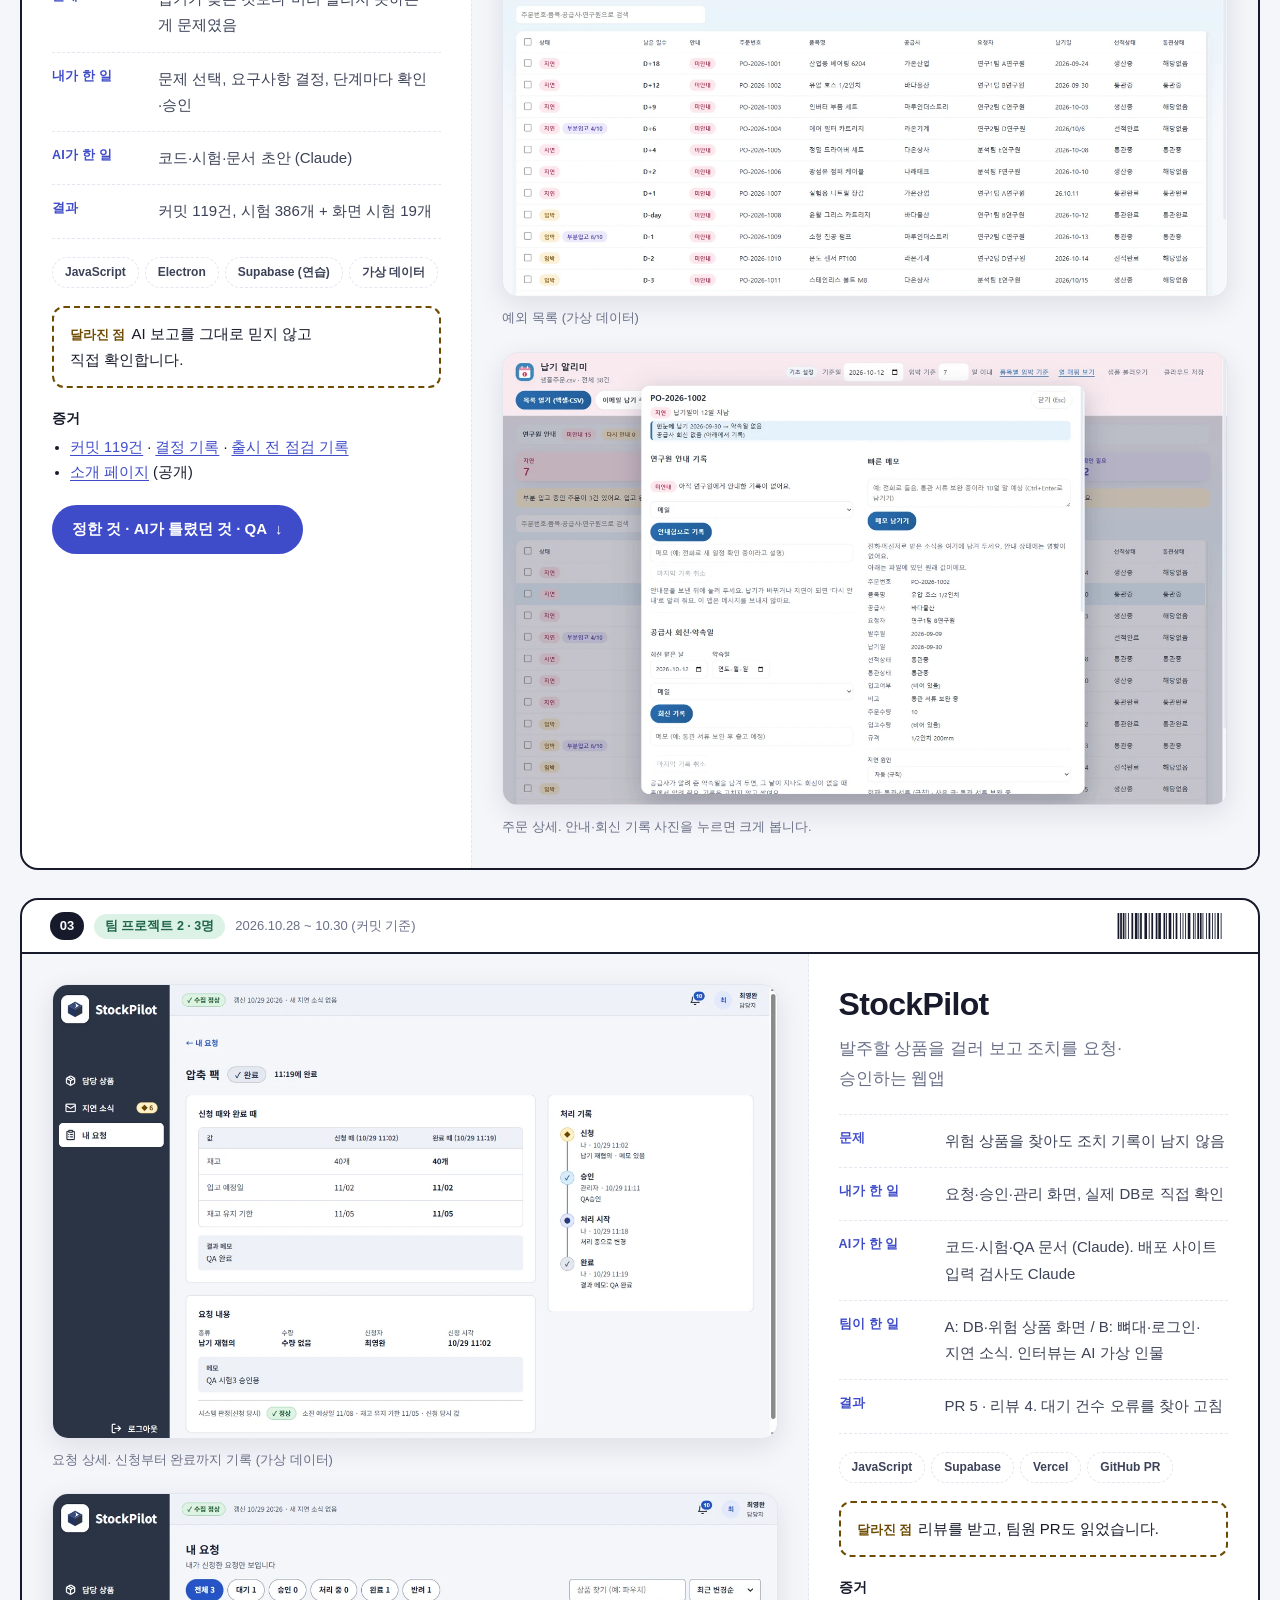
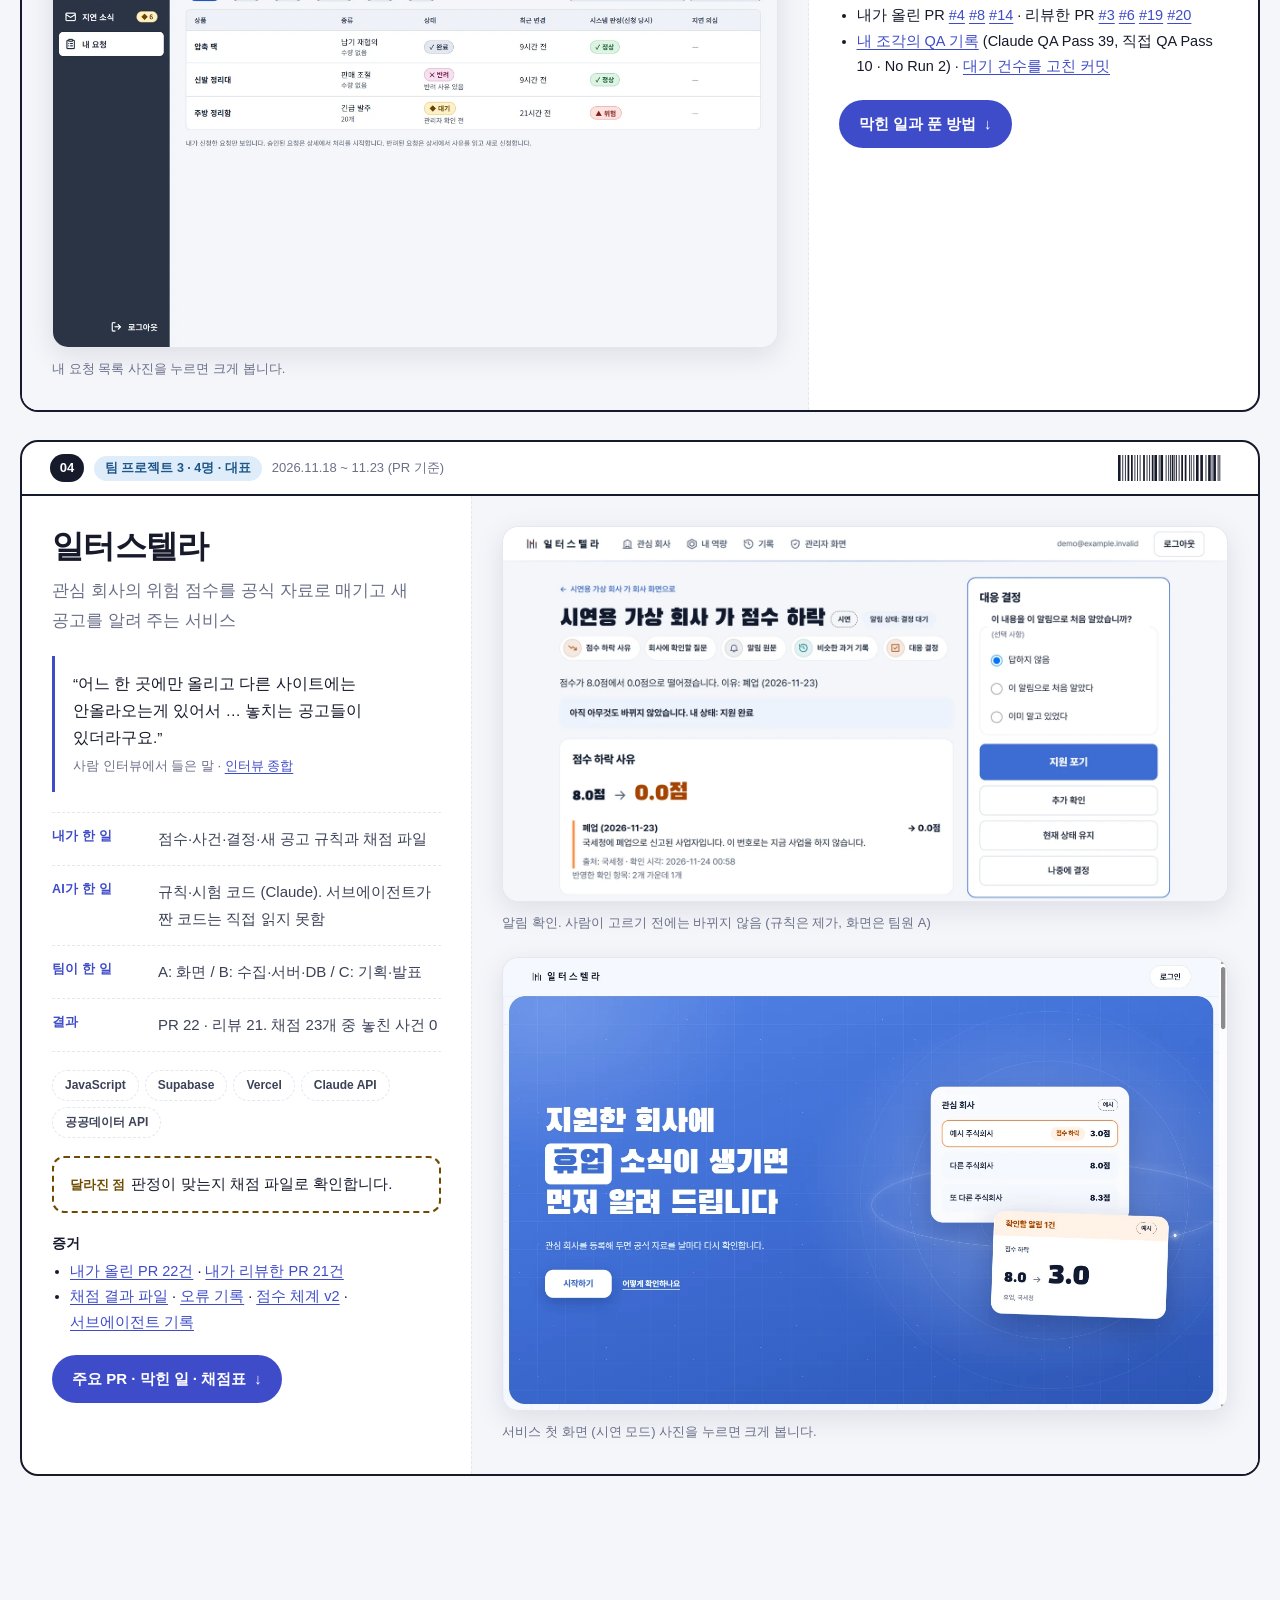
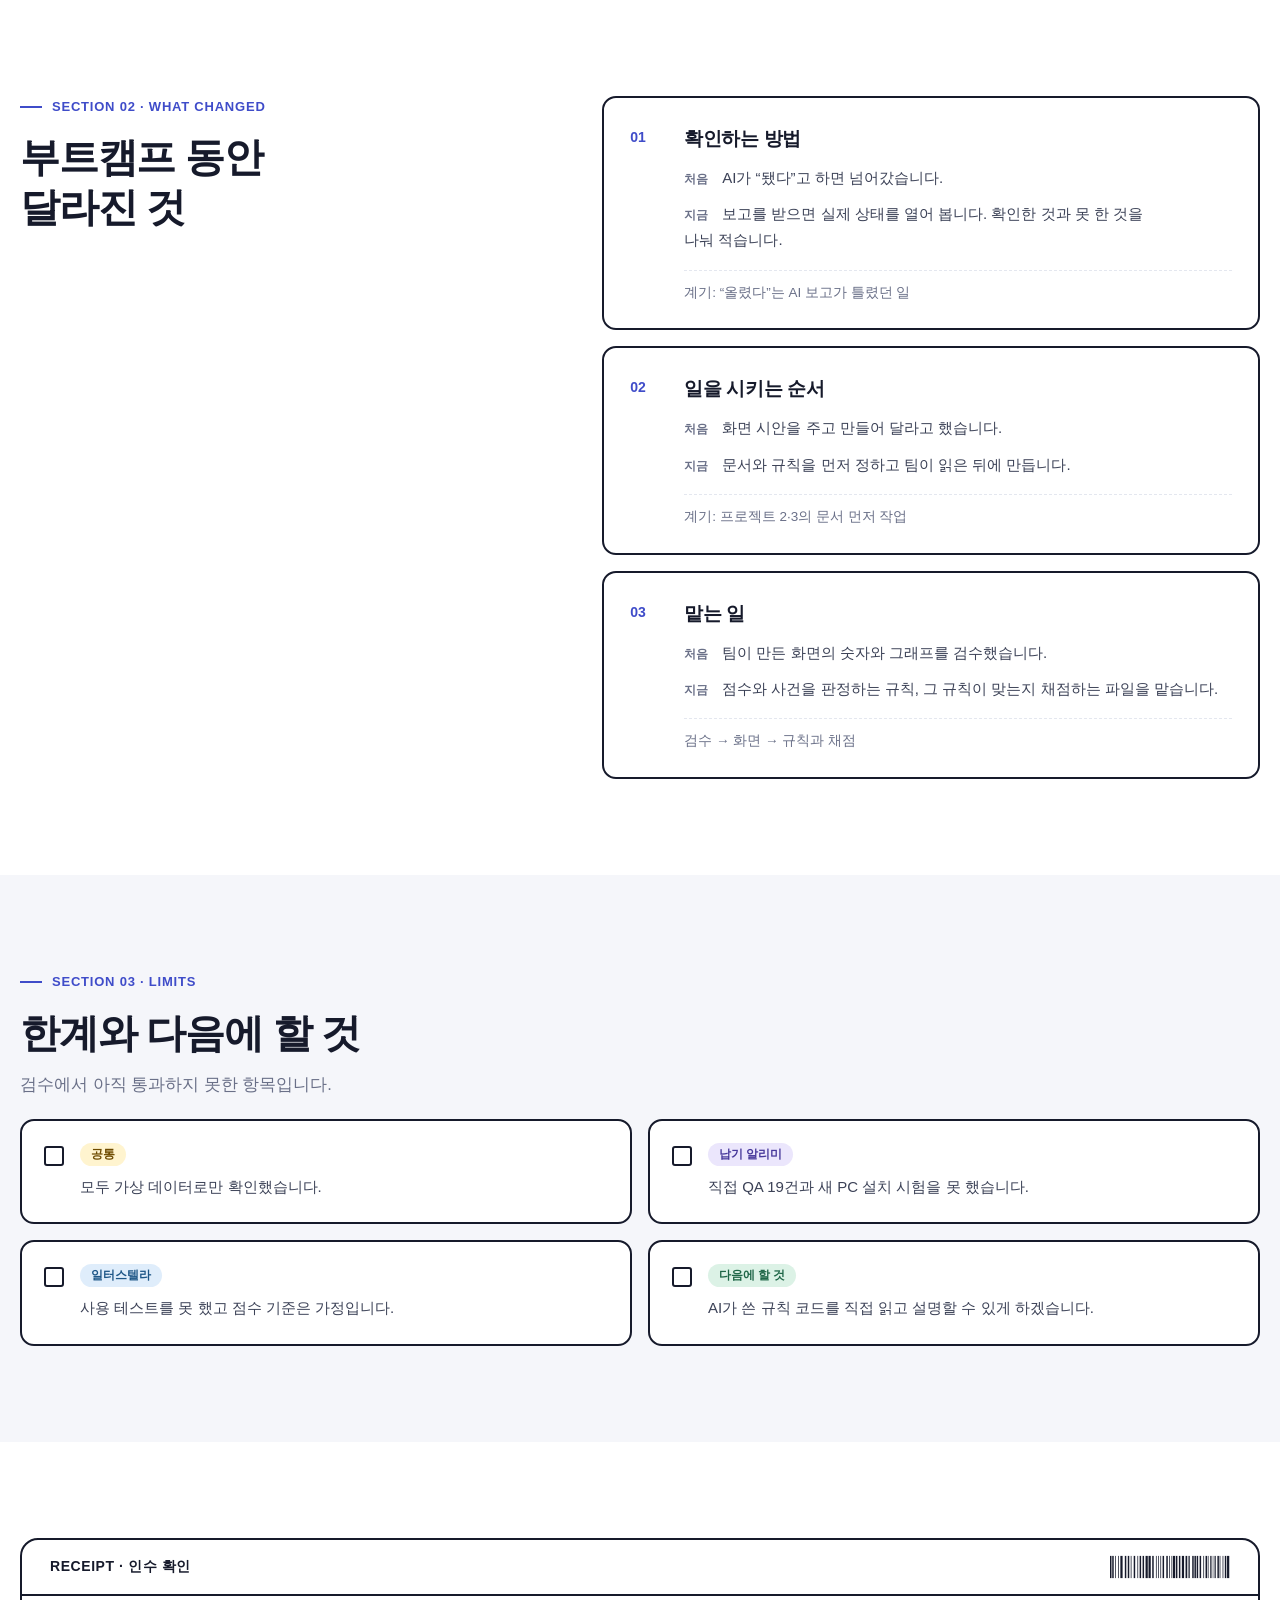
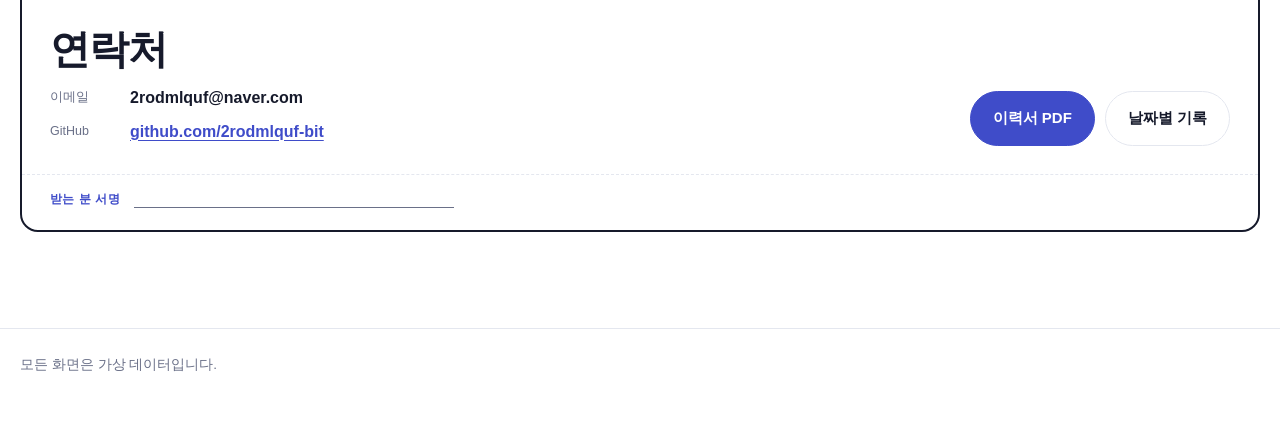
==== commit d470f73e: "일터스텔라: 점수 체계 v2 규칙·비슷한 방식과 견준 것, 배포 주소 이전(#55·#69), 리뷰 21건, 개인 보관 사본 링크 프로젝트3이 끝난 뒤 실제 PR·리뷰 수와 마지막 " ====
--- a/index.html
+++ b/index.html
@@ -258,12 +258,12 @@
         <div><dt>내가 한 일</dt><dd>점수·사건·결정·새 공고 규칙과 채점 파일</dd></div>
         <div><dt>AI가 한 일</dt><dd>규칙·시험 코드 (Claude). 서브에이전트가 짠 코드는 직접 읽지 못함</dd></div>
         <div><dt>팀이 한 일</dt><dd>A: 화면 / B: 수집·서버·DB / C: 기획·발표</dd></div>
-        <div><dt>결과</dt><dd>PR 22 · 리뷰 20. 채점 23개 중 놓친 사건 0</dd></div>
+        <div><dt>결과</dt><dd>PR 22 · 리뷰 21. 채점 23개 중 놓친 사건 0</dd></div>
       </dl>
       <ul class="tags"><li>JavaScript</li><li>Supabase</li><li>Vercel</li><li>Claude API</li><li>공공데이터 API</li></ul>
       <p class="changed"><b>달라진 점</b>판정이 맞는지 채점 파일로 확인합니다.</p>
       <div class="proof"><b>증거</b><ul>
-        <li><a href="https://github.com/jhk4308/LS-VibeCoding-Project2/pulls?q=is%3Apr+author%3A2rodmlquf-bit">내가 올린 PR 22건</a> · <a href="https://github.com/jhk4308/LS-VibeCoding-Project2/pulls?q=is%3Apr+reviewed-by%3A2rodmlquf-bit">내가 리뷰한 PR 20건</a></li>
+        <li><a href="https://github.com/jhk4308/LS-VibeCoding-Project2/pulls?q=is%3Apr+author%3A2rodmlquf-bit">내가 올린 PR 22건</a> · <a href="https://github.com/jhk4308/LS-VibeCoding-Project2/pulls?q=is%3Apr+reviewed-by%3A2rodmlquf-bit">내가 리뷰한 PR 21건</a></li>
         <li><a href="https://github.com/jhk4308/LS-VibeCoding-Project2/blob/main/eval/results/latest.json">채점 결과 파일</a> · <a href="https://github.com/jhk4308/LS-VibeCoding-Project2/blob/main/docs/debug-note.md">오류 기록</a> · <a href="https://github.com/jhk4308/LS-VibeCoding-Project2/blob/main/docs/score-v2.md">점수 체계 v2</a> · <a href="https://github.com/jhk4308/LS-VibeCoding-Project2/blob/main/docs/agents.md">서브에이전트 기록</a></li>
       </ul></div>
       <details class="more"><summary>주요 PR · 막힌 일 · 채점표</summary><div>
@@ -275,14 +275,16 @@
           <tr><td>채점</td><td class="num"><a href="https://github.com/jhk4308/LS-VibeCoding-Project2/pull/8">#8</a> <a href="https://github.com/jhk4308/LS-VibeCoding-Project2/pull/21">#21</a></td><td>처음 조회할 때의 기준 점수, 채점 파일, 채점 예시 추가</td></tr>
           <tr><td>새 공고</td><td class="num"><a href="https://github.com/jhk4308/LS-VibeCoding-Project2/pull/12">#12</a></td><td>회사 이름 정리, 공고와 회사 맞추기, 같은 공고 묶기</td></tr>
           <tr><td>국민연금</td><td class="num"><a href="https://github.com/jhk4308/LS-VibeCoding-Project2/pull/18">#18</a></td><td>실행 흐름에 연결. 이미 저장한 달은 다시 부르지 않게 함</td></tr>
-          <tr><td>점수 체계 v2</td><td class="num"><a href="https://github.com/jhk4308/LS-VibeCoding-Project2/pull/62">#62</a></td><td>시작 점수 8.0, 가점, 고용 변화 반영</td></tr>
+          <tr><td>점수 체계 v2</td><td class="num"><a href="https://github.com/jhk4308/LS-VibeCoding-Project2/pull/55">#55</a> <a href="https://github.com/jhk4308/LS-VibeCoding-Project2/pull/62">#62</a></td><td>세부 규칙 13개와 고른 이유를 먼저 문서로 정하고 구현. 시작 점수 8.0, 가점, 고용 변화, 기사 배수</td></tr>
+          <tr><td>배포 주소 이전</td><td class="num"><a href="https://github.com/jhk4308/LS-VibeCoding-Project2/pull/69">#69</a></td><td>원래 배포가 하루 한도에 걸려 새 Vercel 프로젝트로 옮기고, 파일 192개를 main과 대조해 확인</td></tr>
         </table>
         <h4>막힌 일과 푼 방법</h4>
         <ul class="plain">
           <li><b>채점은 통과하는데 실제 흐름은 틀린 경우.</b> 처음 조회에 실패한 회사는 기준 점수가 없어서 나중에 폐업해도 사건이 생기지 않았습니다. 채점은 기준 점수 규칙을 쓰는데 실행 흐름은 그 규칙을 부르지 않아서 채점에서는 드러나지 않았습니다. 제가 찾아 알렸습니다. 팀원 B가 <a href="https://github.com/jhk4308/LS-VibeCoding-Project2/pull/10">PR #10</a>에서 두 곳이 같은 규칙을 쓰게 고쳤습니다.</li>
           <li><b>공공데이터 열쇠의 모양.</b> 같은 열쇠를 네 가지 모양으로 불러 보니 한 가지만 국세청과 외교부에서 모두 읽혔습니다. <a href="https://github.com/jhk4308/LS-VibeCoding-Project2/pull/31">PR #31</a>로 어느 모양을 넣어도 읽히게 고쳤습니다. 배포 서버에서 읽히는 것은 팀원의 보고로만 알고 직접 보지는 못했습니다.</li>
           <li><b>내 규칙의 구멍을 팀원이 잡음.</b> <a href="https://github.com/jhk4308/LS-VibeCoding-Project2/pull/16">PR #16</a>의 “목록에 없는 나라는 경보 없음” 규칙은 응답이 0건이면 모든 나라를 안전하다고 판단합니다. 팀원 B가 리뷰에서 직접 일으켜 보여 줬습니다.</li>
-          <li><b>점수 체계를 바꾼 이유.</b> 국내 회사는 재료가 국세청 하나뿐이라 점수가 10.0, 5.0, 0.0 셋밖에 나오지 않았습니다. 11월 23일 팀 회의에서 점수 체계 v2로 바꾸기로 했습니다. 버린 안과 이유는 문서에 남겼습니다. 점수는 코드가 매기고 AI는 자료를 분류하는 데까지만 씁니다.</li>
+          <li><b>점수 체계를 바꾼 이유.</b> 국내 회사는 재료가 국세청 하나뿐이라 점수가 10.0, 5.0, 0.0 셋밖에 나오지 않았습니다. 11월 23일 팀 회의에서 점수 체계 v2로 바꾸기로 했습니다. 8.0에서 시작해 기사는 크기·언론사 수·최신성(90일 그대로, 180일까지 절반)을 곱해 0.1점 단위로 갈리게 했고, 같은 일은 한 번만 셉니다. 버린 안과 이유는 문서에 남겼습니다. 점수는 코드가 매기고 AI는 자료를 분류하는 데까지만 씁니다.</li>
+          <li><b>비슷한 방식과 견줌.</b> 규칙을 정한 뒤 기업 위험 점수인 RepRisk 지수와 MSCI ESG 논란 점수를 찾아봤습니다. 둘 다 사건의 심각도·출처·최근성을 봐서 방향이 같았습니다. 다만 투자자용이고 계산식이 공개되지 않아, 숫자는 구직자에 맞게 따로 정했습니다.</li>
         </ul>
         <h4>채점표 (2026년 11월 23일, 규칙만 채점)</h4>
         <table>
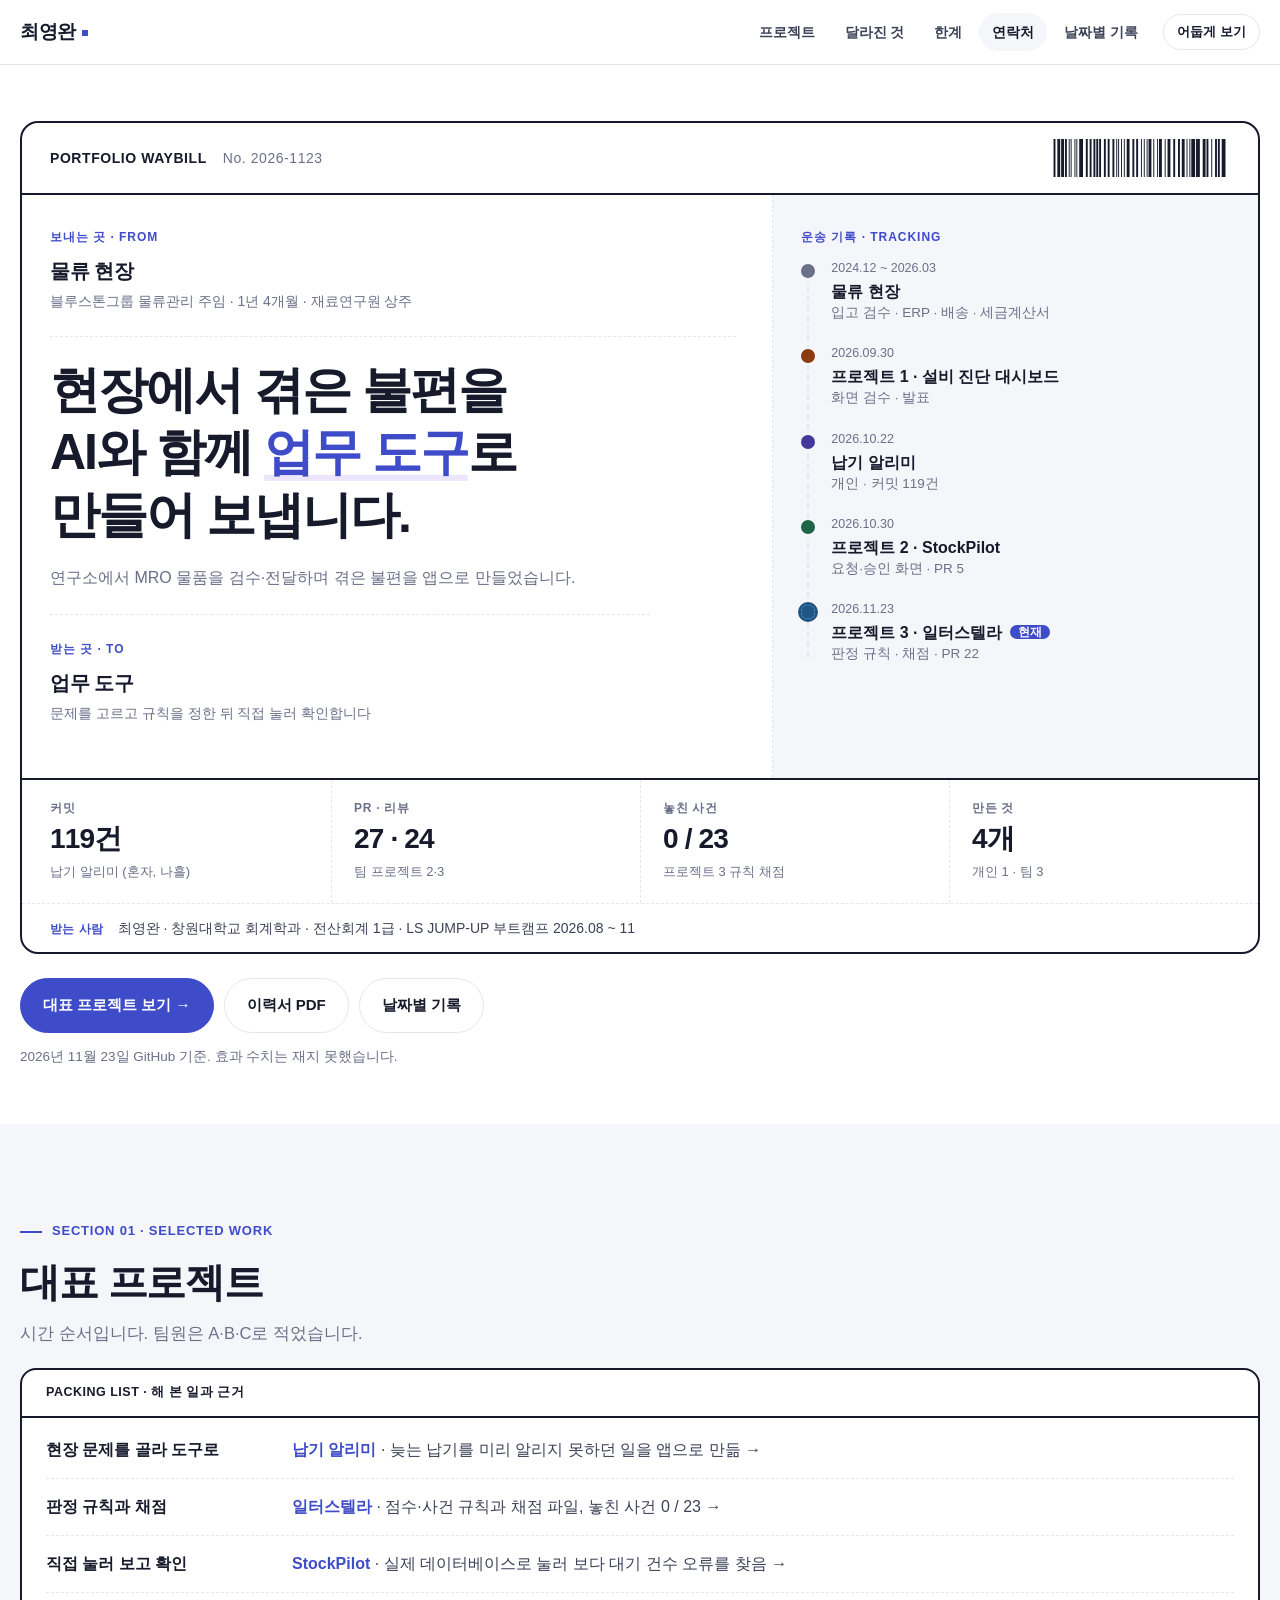
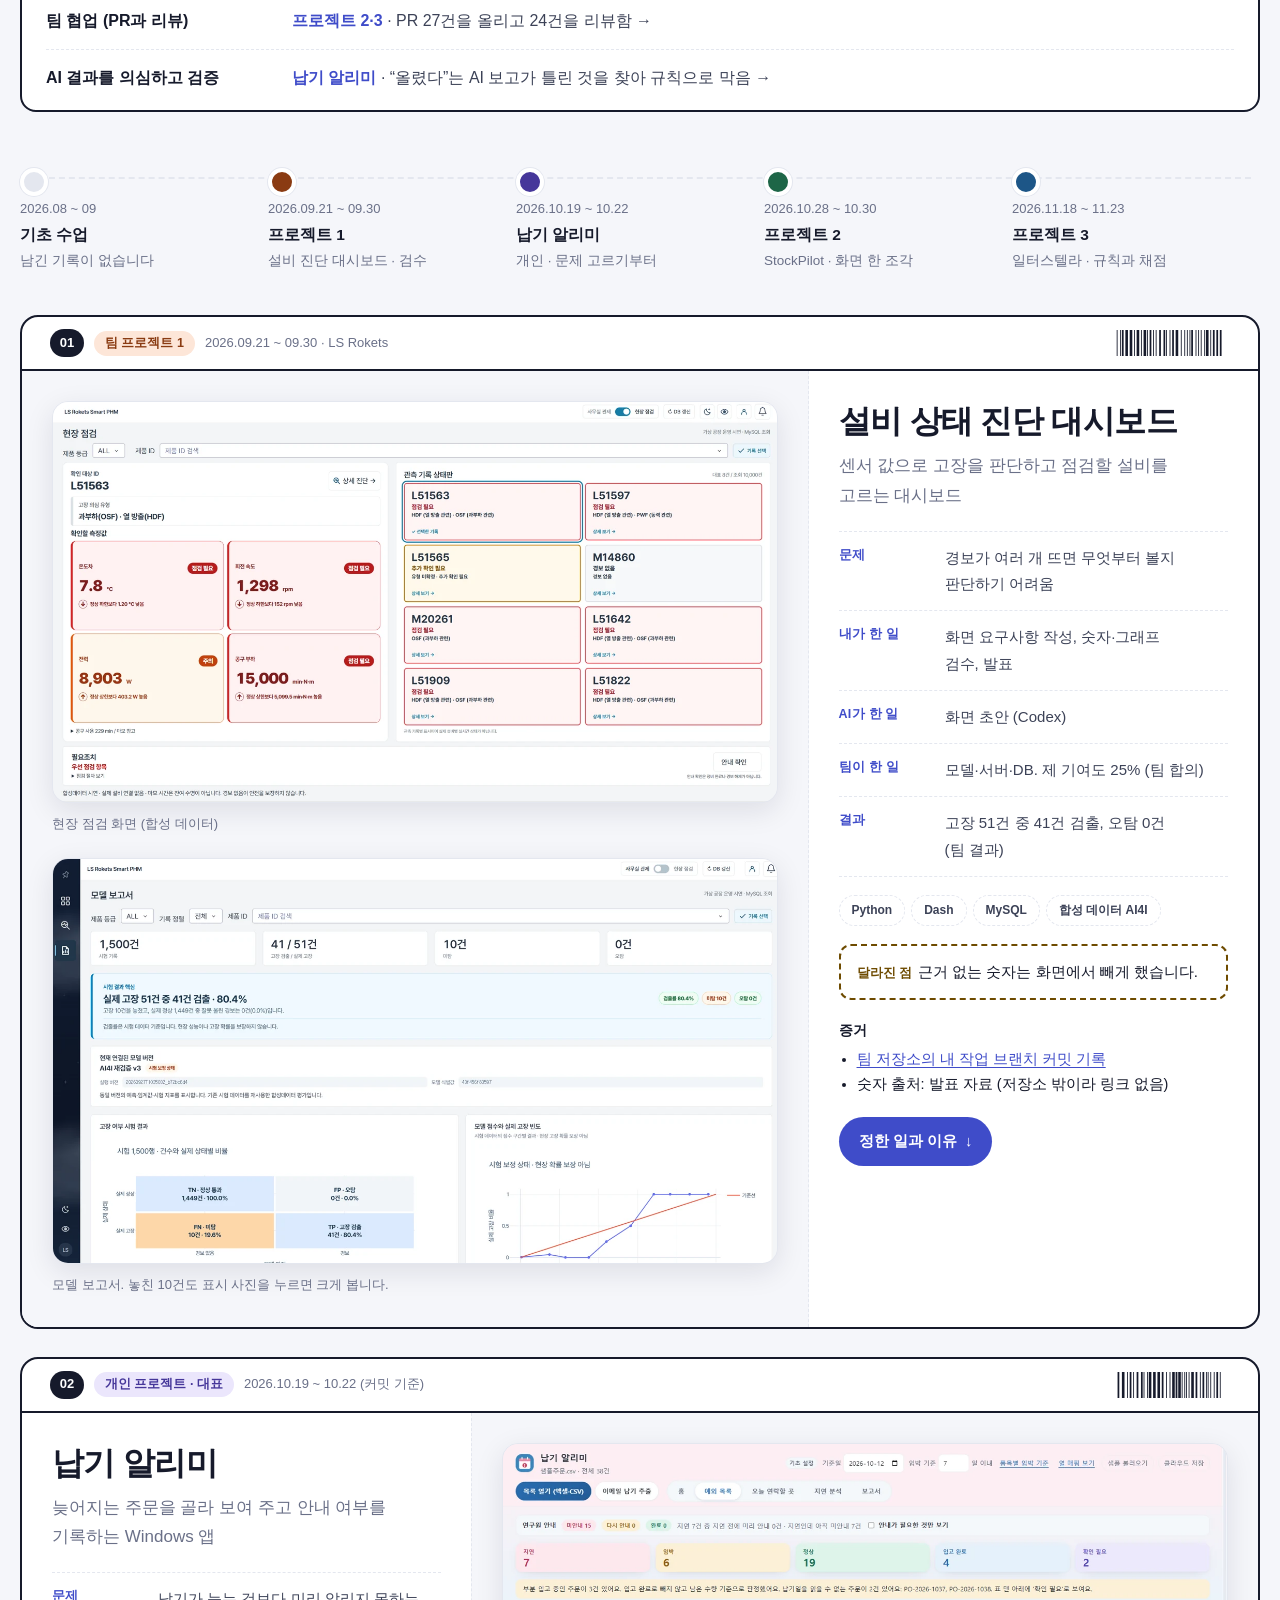
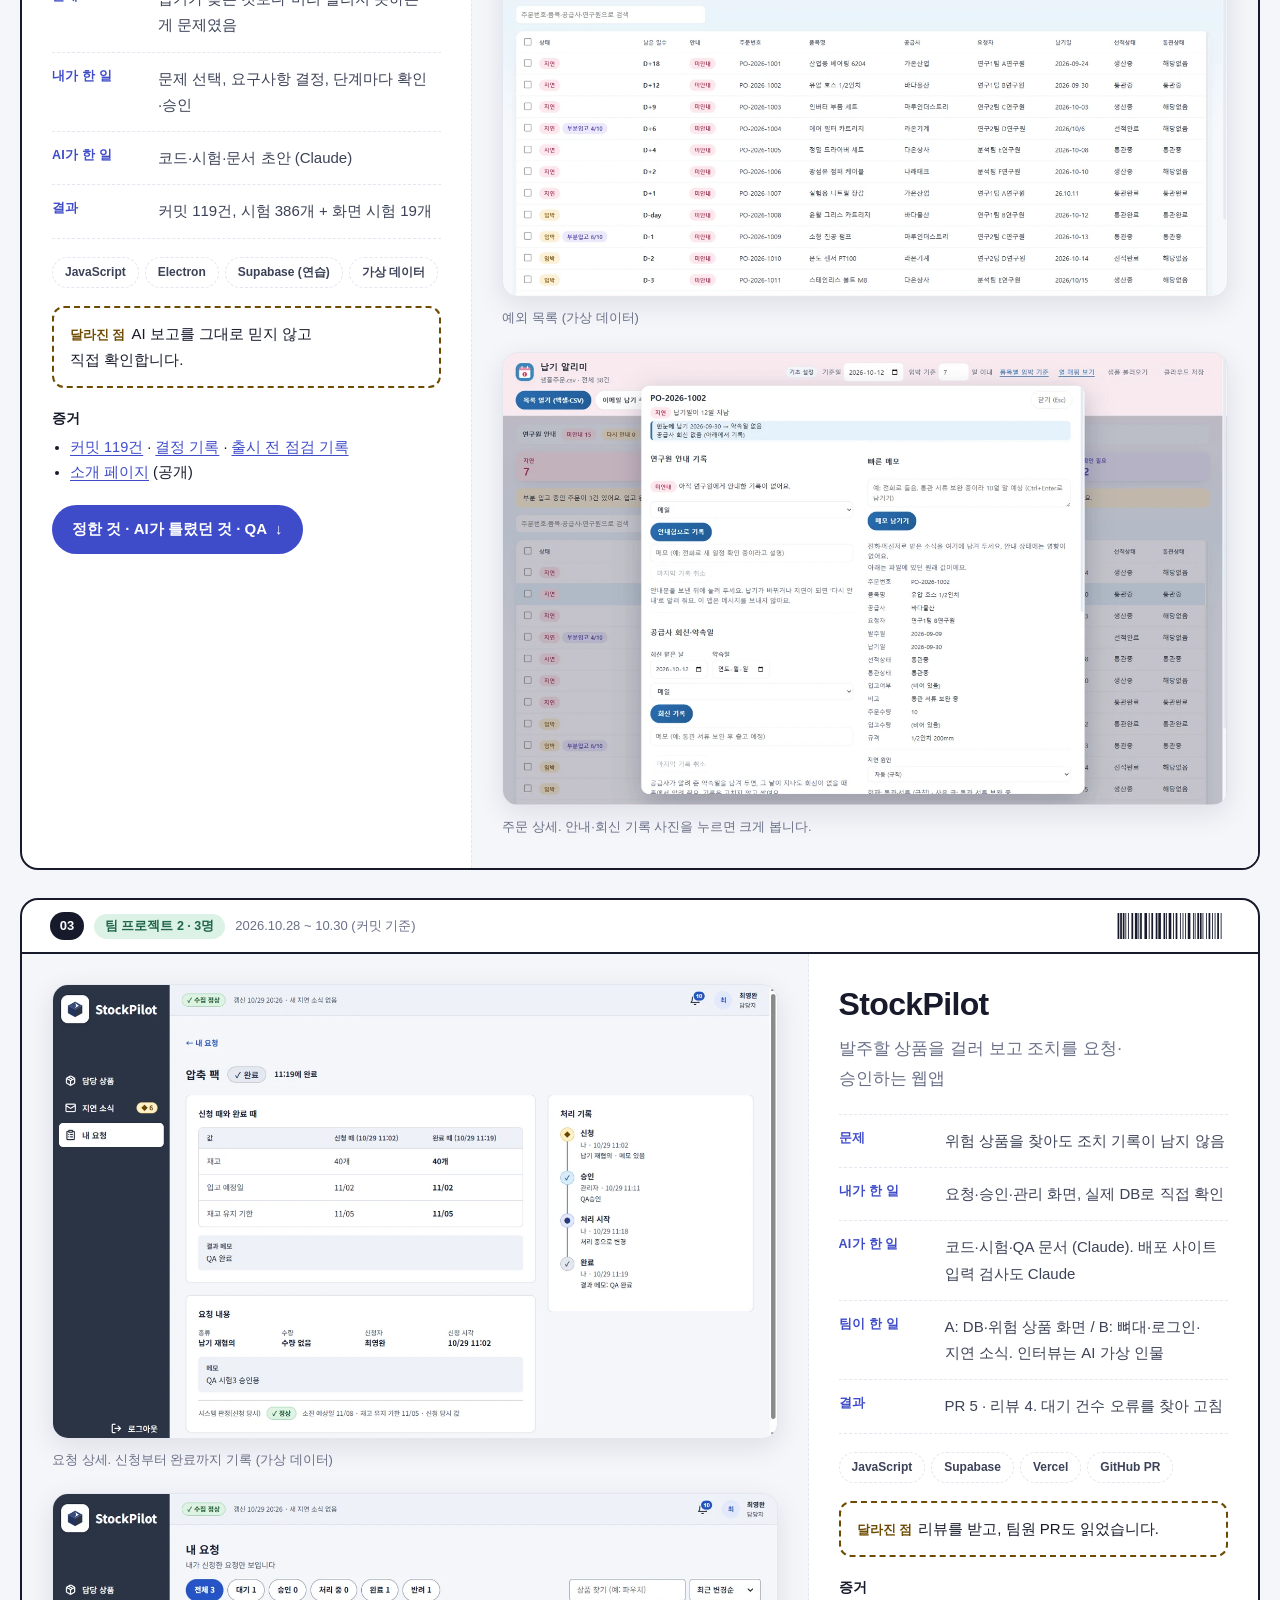
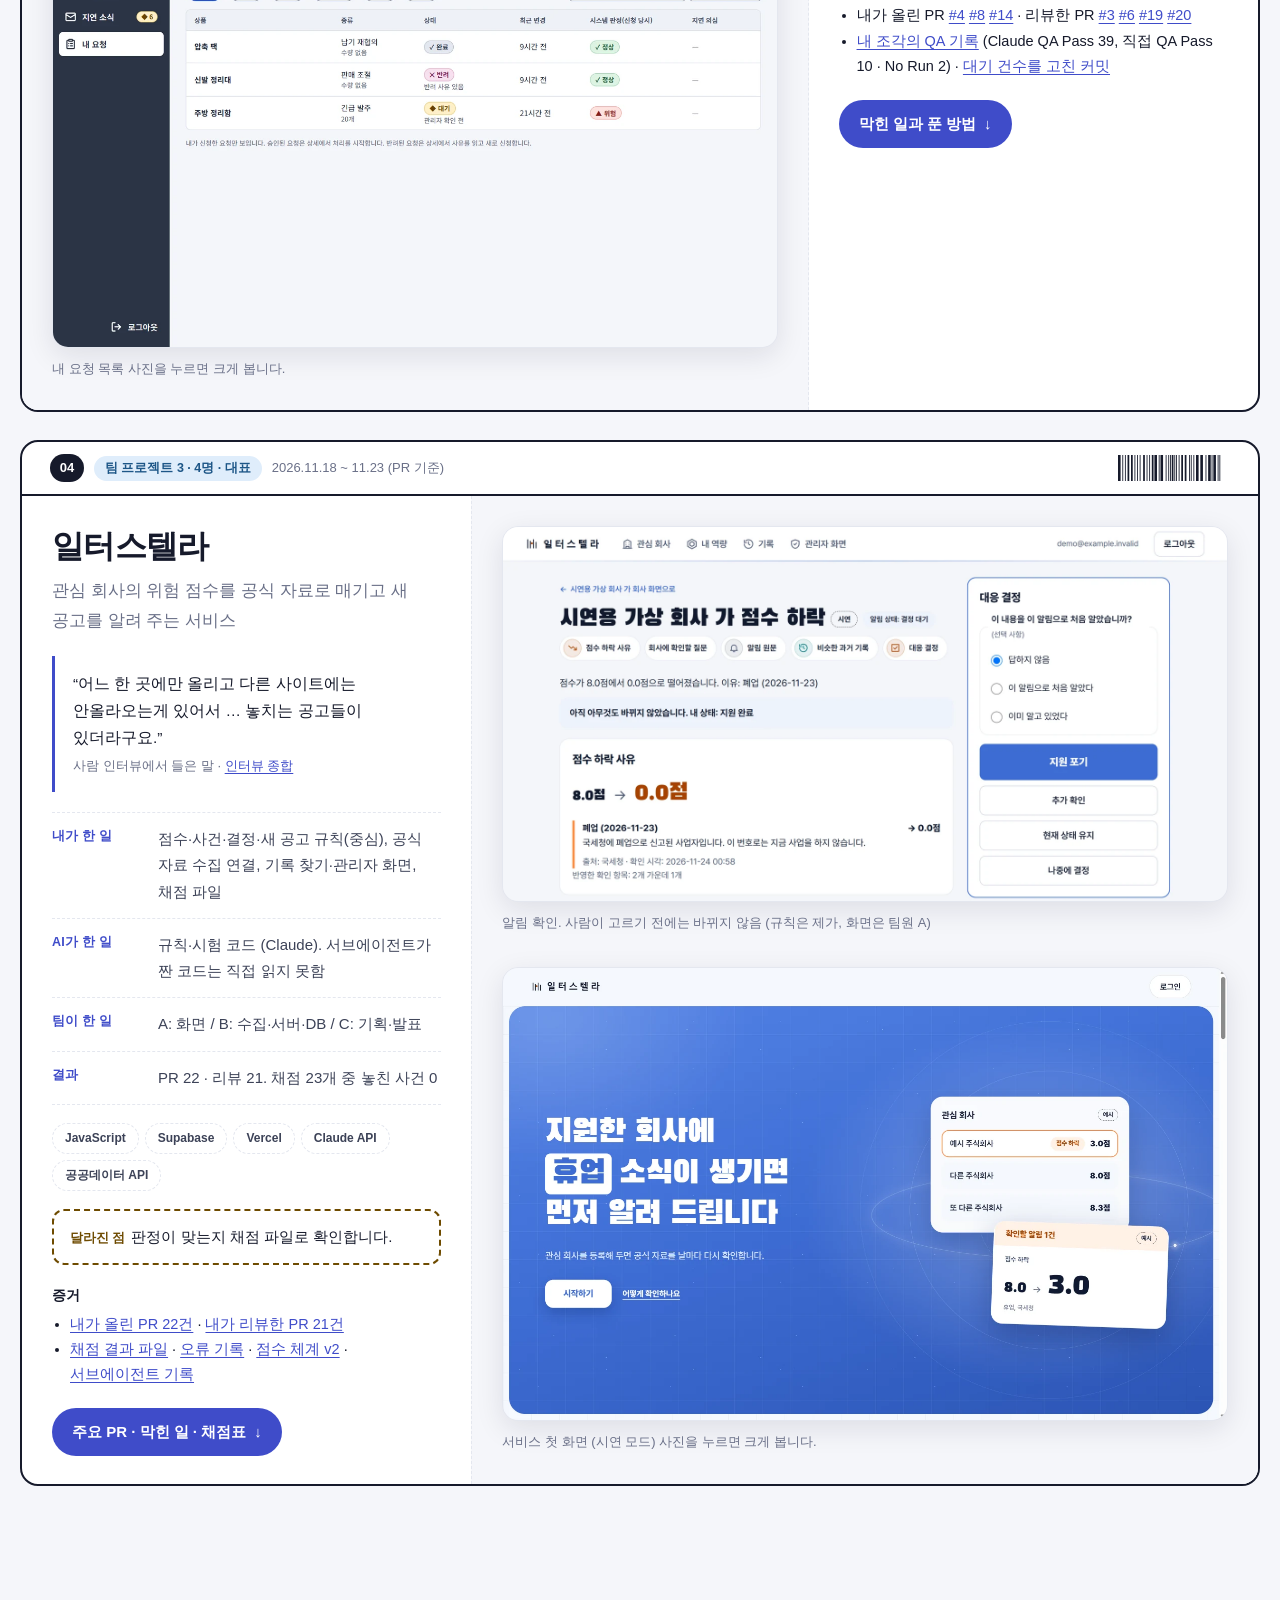
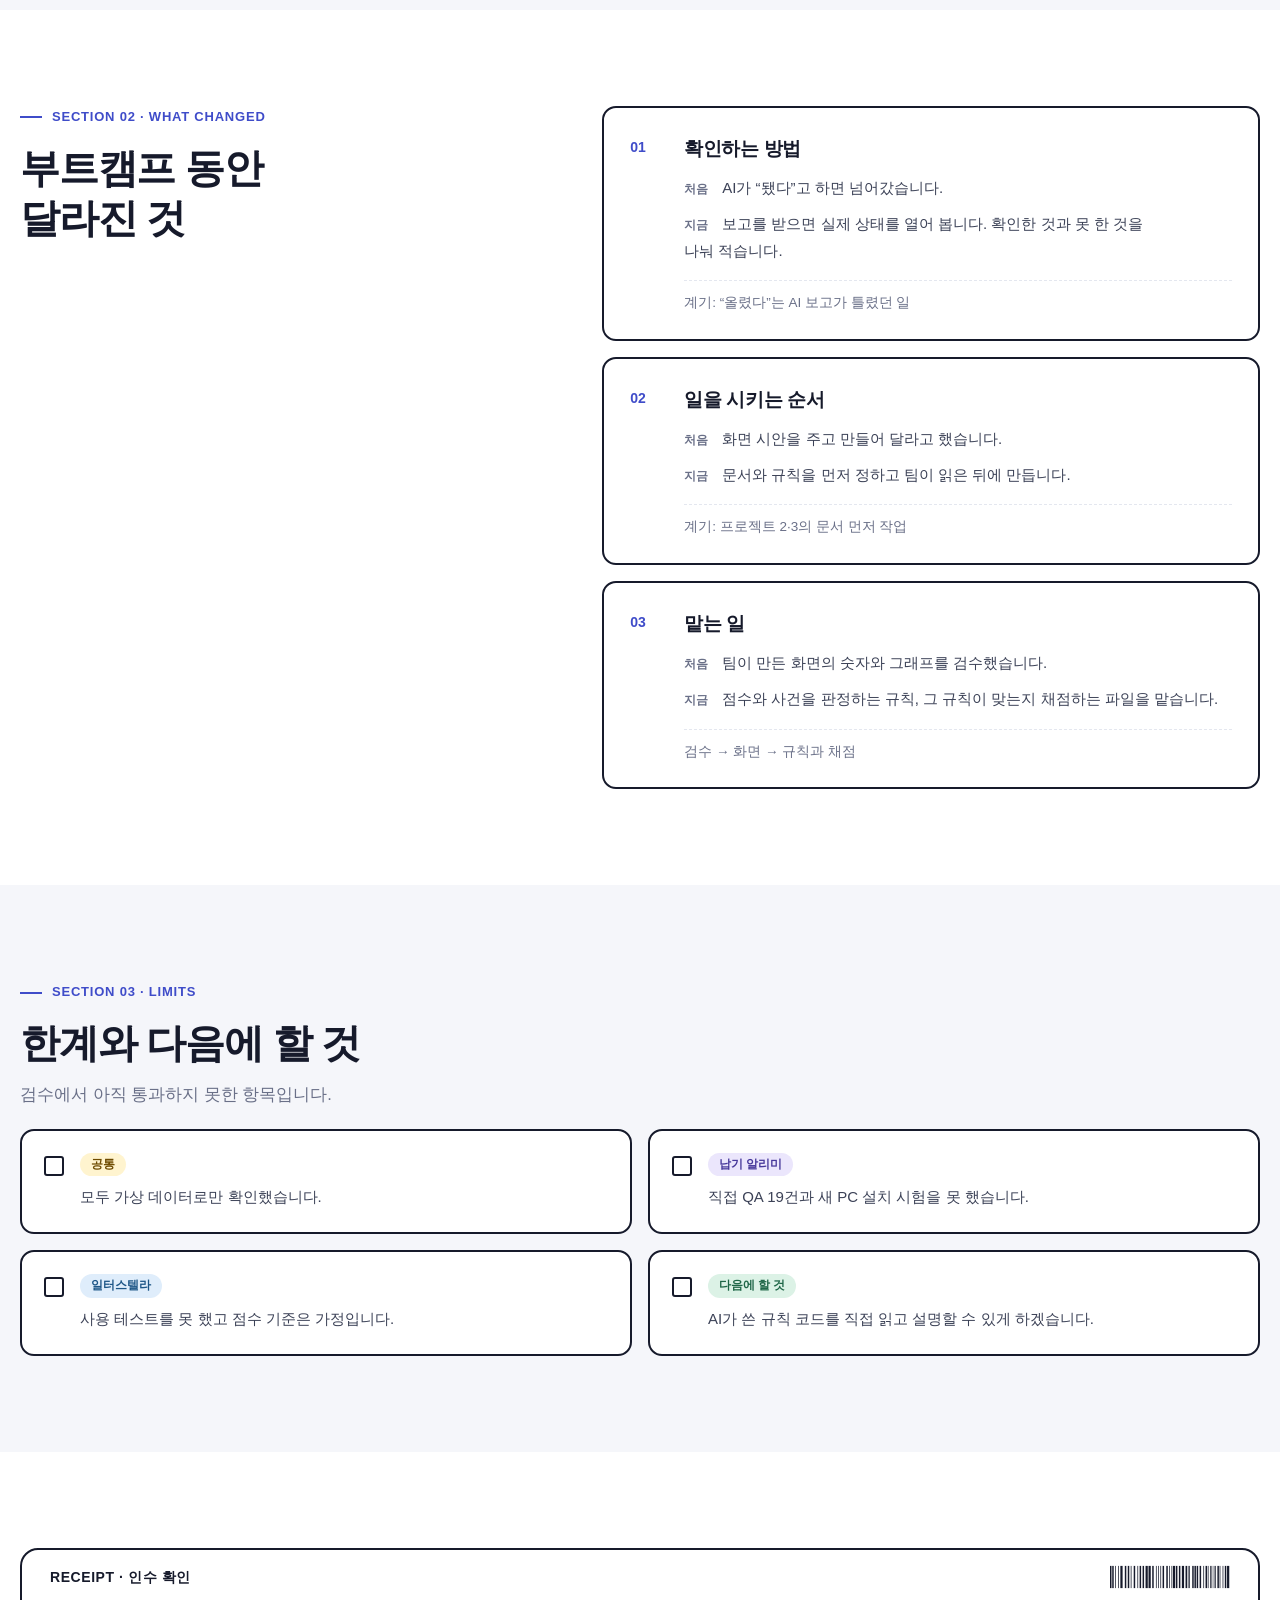
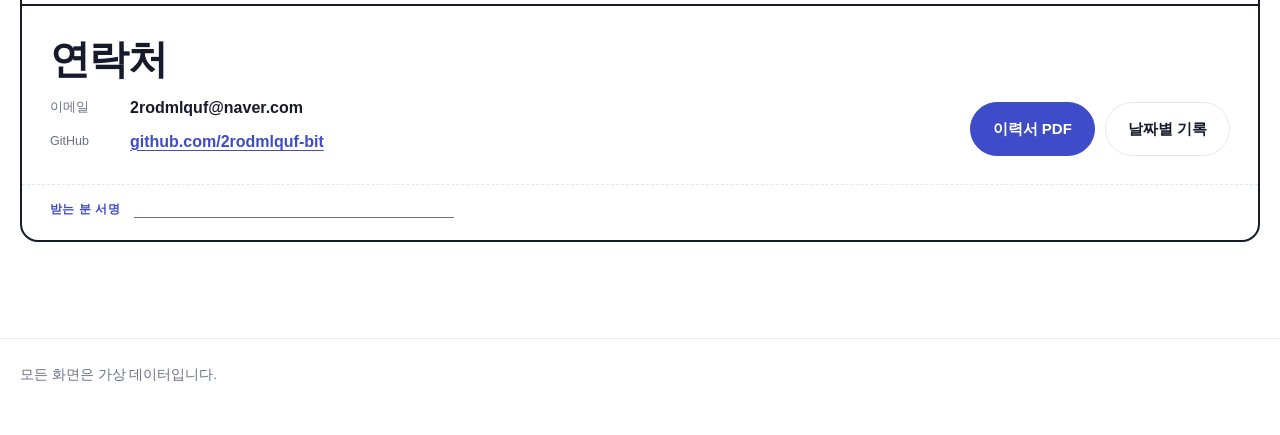
==== commit 985920c0: "일터스텔라 '내가 한 일'을 PR 기록대로 넓힘 점수·사건 규칙과 채점만 적혀 있었는데, 실제 PR에는 공식 자료 수집 연결(#2 #16 #18 #31)과 기록 찾기·관리자 화면(" ====
--- a/index.html
+++ b/index.html
@@ -255,7 +255,7 @@
         <footer>사람 인터뷰에서 들은 말 · <a href="https://github.com/jhk4308/LS-VibeCoding-Project2/blob/main/interviews/2026-11-18-%EC%9D%B8%ED%84%B0%EB%B7%B0-%EC%A2%85%ED%95%A9.md">인터뷰 종합</a></footer>
       </blockquote>
       <dl class="rows">
-        <div><dt>내가 한 일</dt><dd>점수·사건·결정·새 공고 규칙과 채점 파일</dd></div>
+        <div><dt>내가 한 일</dt><dd>점수·사건·결정·새 공고 규칙(중심), 공식 자료 수집 연결, 기록 찾기·관리자 화면, 채점 파일</dd></div>
         <div><dt>AI가 한 일</dt><dd>규칙·시험 코드 (Claude). 서브에이전트가 짠 코드는 직접 읽지 못함</dd></div>
         <div><dt>팀이 한 일</dt><dd>A: 화면 / B: 수집·서버·DB / C: 기획·발표</dd></div>
         <div><dt>결과</dt><dd>PR 22 · 리뷰 21. 채점 23개 중 놓친 사건 0</dd></div>
